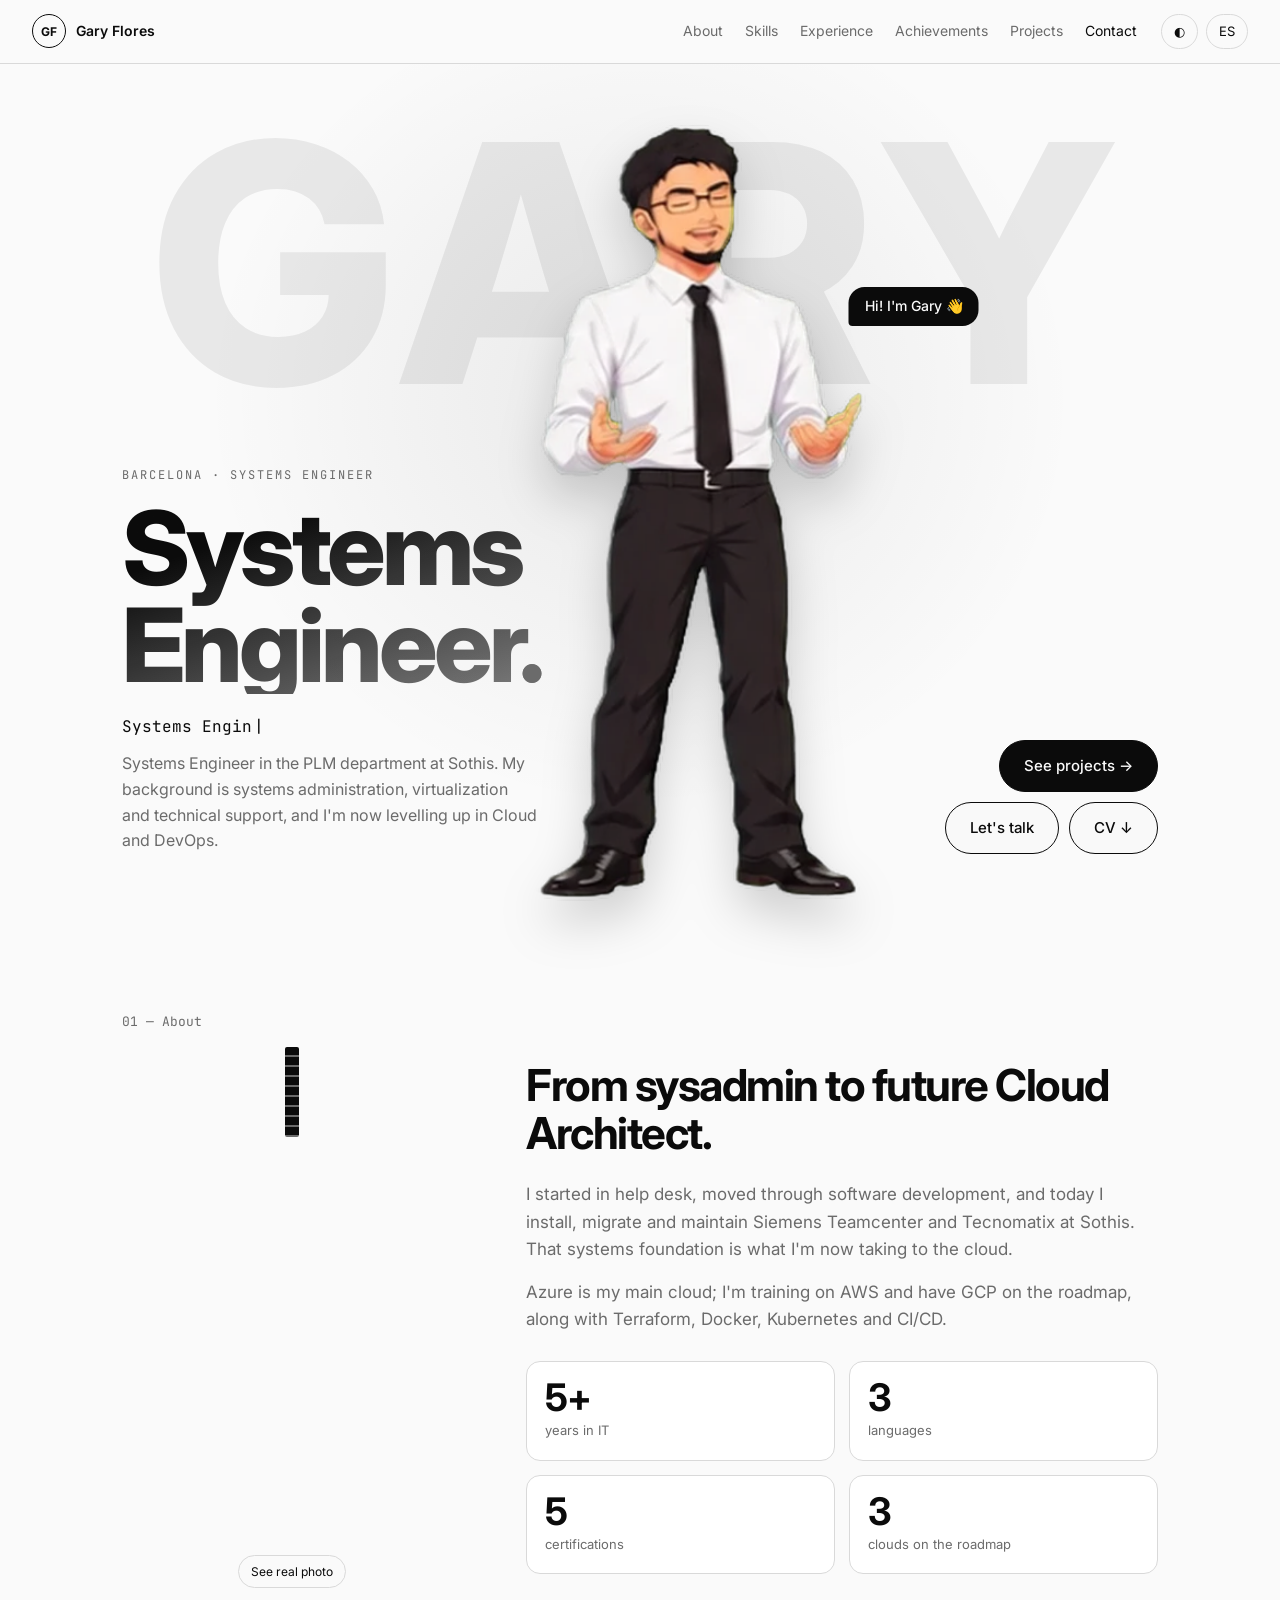
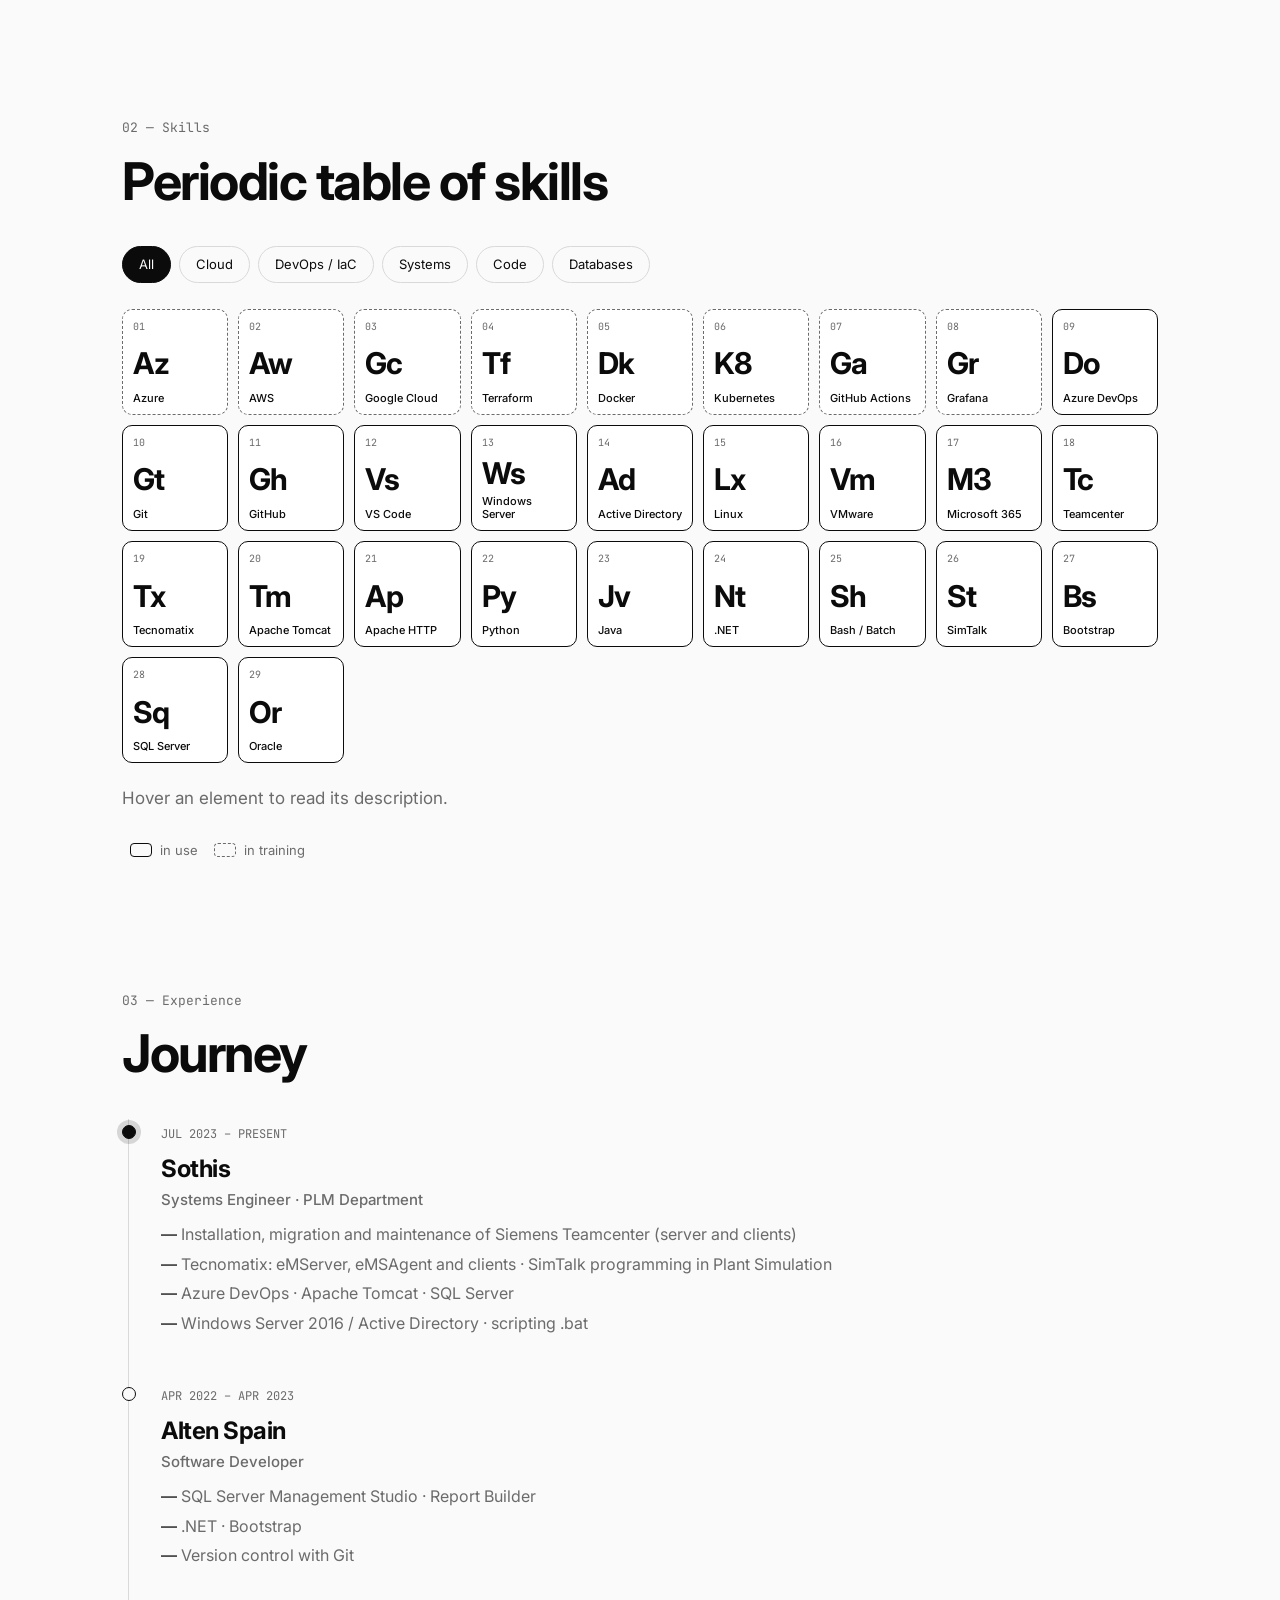
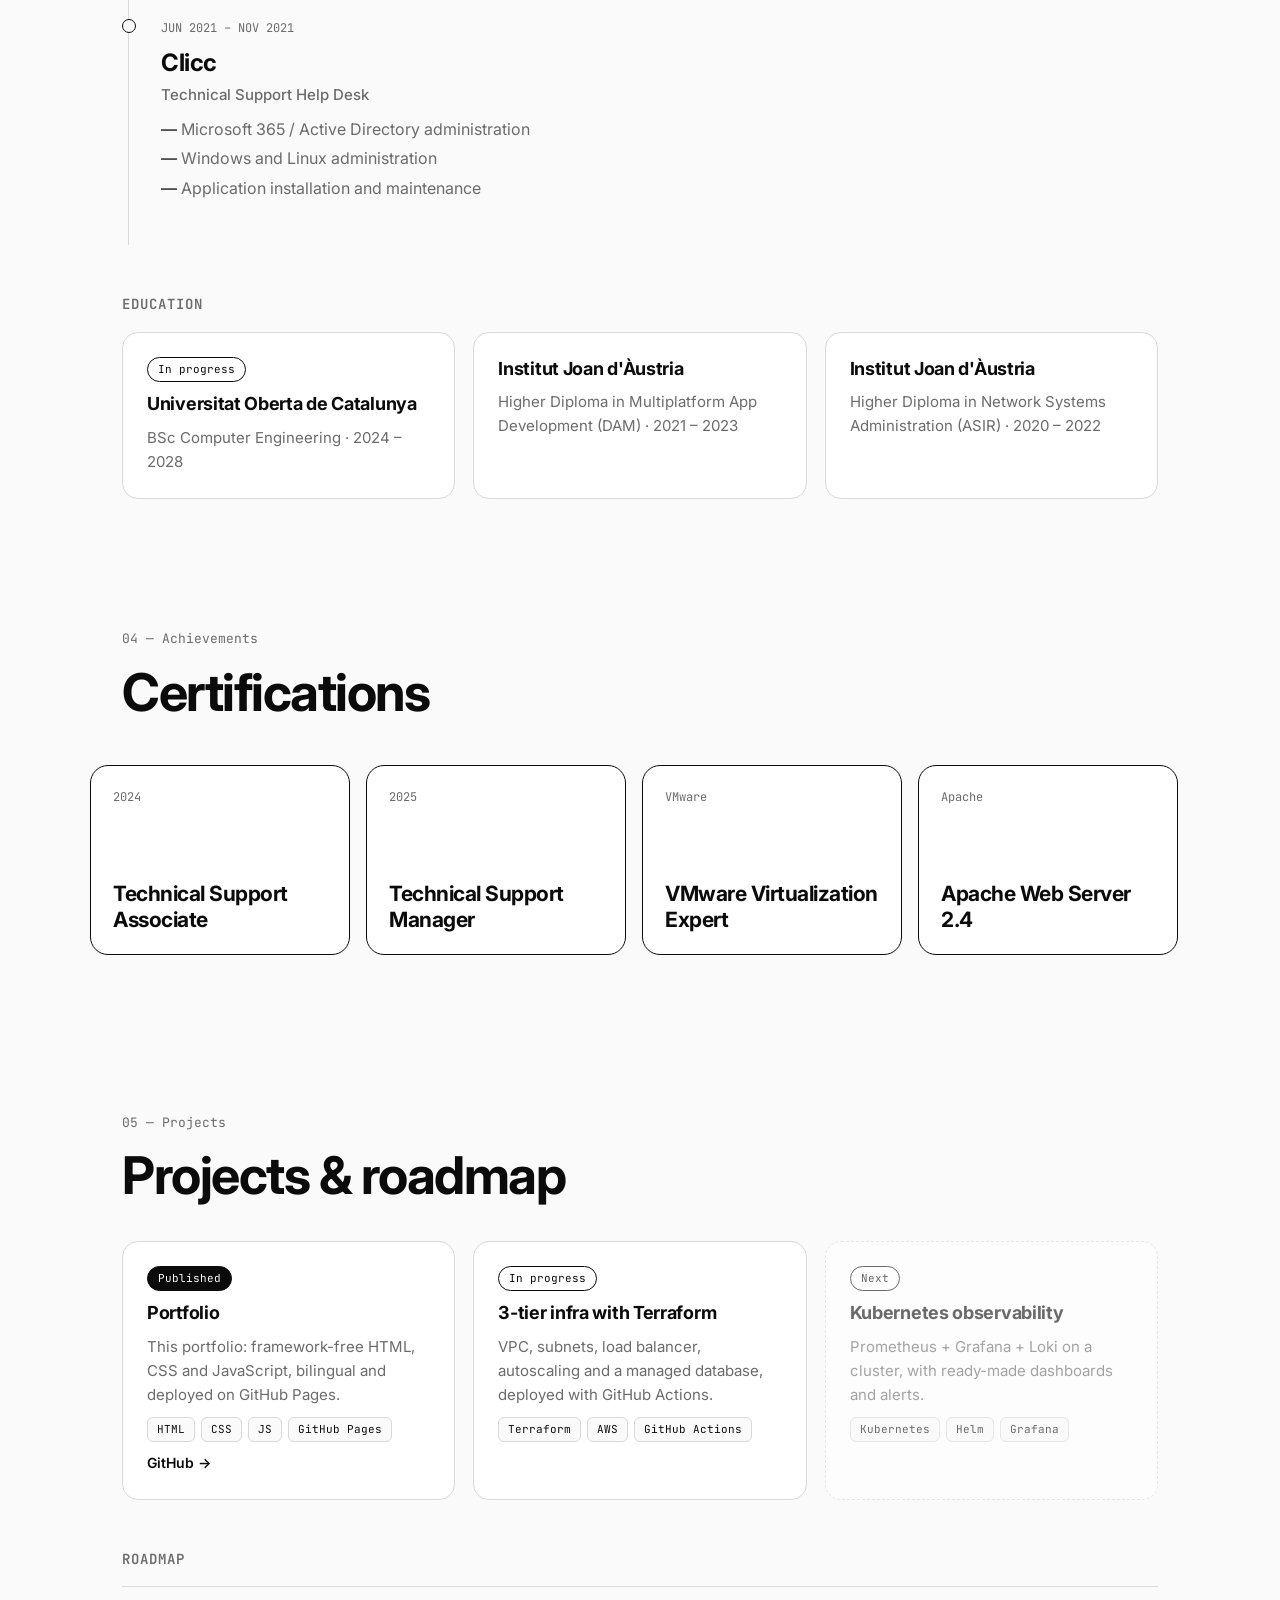
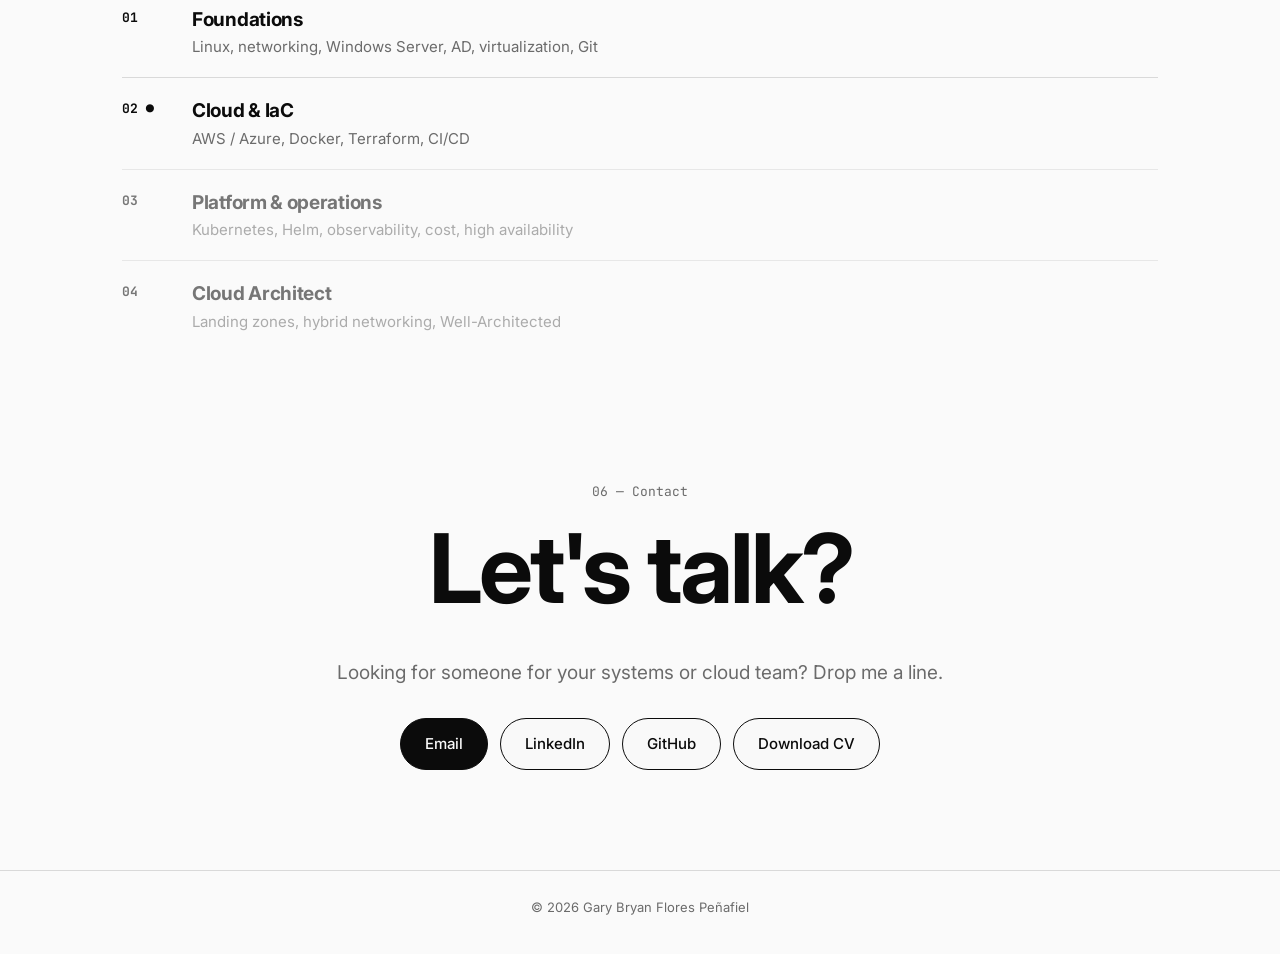
==== index.html @ 950c578e "Versiona recursos para evitar caché antigua en la tarjeta ID Co-Authored-By: Claude Sonnet 5.5 <nore" ====
<!DOCTYPE html>
<html lang="es">
<head>
  <meta charset="UTF-8" />
  <meta name="viewport" content="width=device-width, initial-scale=1.0" />
  <title>Gary Flores — Systems Engineer</title>
  <meta name="description" content="Portafolio de Gary Bryan Flores Peñafiel — Systems Engineer camino a Cloud Architect." />
  <link rel="icon" href="data:image/svg+xml,<svg xmlns='http://www.w3.org/2000/svg' viewBox='0 0 32 32'><rect width='32' height='32' rx='7' fill='%23111'/><text x='16' y='22' font-size='16' font-family='sans-serif' font-weight='700' text-anchor='middle' fill='%23fff'>G</text></svg>" />
  <link rel="preconnect" href="https://fonts.googleapis.com" />
  <link rel="preconnect" href="https://fonts.gstatic.com" crossorigin />
  <link href="https://fonts.googleapis.com/css2?family=Inter:wght@400;500;600;700;800&family=Playfair+Display:ital,wght@1,500&family=JetBrains+Mono:wght@400;600&display=swap" rel="stylesheet" />
  <link rel="stylesheet" href="styles.css?v=4" />
</head>
<body>
  <header class="nav">
    <a class="logo" href="#top"><span class="mark">GF</span><span class="who">Gary Flores</span></a>
    <nav aria-label="Secciones">
      <a href="#about" data-i18n="nav.about">Sobre mí</a>
      <a href="#skills" data-i18n="nav.skills">Skills</a>
      <a href="#experience" data-i18n="nav.exp">Experiencia</a>
      <a href="#achievements" data-i18n="nav.ach">Logros</a>
      <a href="#projects" data-i18n="nav.proj">Proyectos</a>
      <a href="#contact" data-i18n="nav.contact">Contacto</a>
    </nav>
    <div class="nav-actions">
      <button id="theme-btn" class="ghost" aria-label="Tema">◐</button>
      <button id="lang-btn" class="ghost" aria-label="Idioma">EN</button>
    </div>
  </header>

  <main id="top">
    <!-- HERO -->
    <section class="hero">
      <div class="ghost-name" aria-hidden="true">GARY</div>
      <div class="hero-stage" id="stage" aria-label="Gary">
        <canvas class="anim" id="anim" width="319" height="720" role="img" aria-label="Gary con los brazos cruzados"></canvas>
        <p class="bubble" id="bubble" aria-live="polite"></p>
      </div>
      <div class="hero-text">
        <p class="eyebrow" data-i18n="hero.eyebrow">Barcelona · Systems Engineer</p>
        <h1>Systems<br />Engineer<span class="dot">.</span></h1>
        <p class="role"><span id="typed"></span><span class="caret">|</span></p>
        <p class="lead" data-i18n="hero.lead">Systems Engineer en el departamento PLM de Sothis. Vengo de la administración de sistemas, la virtualización y el soporte técnico, y ahora subo de nivel en Cloud y DevOps.</p>
      </div>
      <div class="hero-cta">
        <a class="btn solid" href="#projects" data-i18n="hero.work">Ver proyectos →</a>
        <div class="row">
          <a class="btn" href="#contact" data-i18n="hero.contact">Hablemos</a>
          <a class="btn" href="cv-gary-flores.pdf" download data-i18n="cv.short">CV ↓</a>
        </div>
      </div>
    </section>

    <!-- ABOUT -->
    <section id="about" class="block">
      <p class="tag">01 — <span data-i18n="nav.about">Sobre mí</span></p>
      <div class="about">
        <div class="id-wrap">
          <div class="lanyard" aria-hidden="true"></div>
          <button class="id-card" id="id-card" aria-label="Girar tarjeta">
            <span class="id-inner">
              <span class="id-face id-front">
                <span class="id-top"><i></i><b>CLOUD ID</b></span>
                <span class="id-photo"><img id="id-img" src="assets/gary-id.webp?v=4" alt="Personaje de Gary" /></span>
                <span class="id-name">GARY BRYAN F. P.</span>
                <span class="id-sub">Systems Engineer</span>
                <span class="id-hint" data-i18n="id.hint">↻ toca para girar</span>
              </span>
              <span class="id-face id-back">
                <span class="id-top"><i></i><b>PROFILE</b></span>
                <dl>
                  <dt data-i18n="id.role">Rol</dt><dd>Systems Engineer · PLM</dd>
                  <dt data-i18n="id.at">Empresa</dt><dd>Sothis</dd>
                  <dt data-i18n="id.loc">Ubicación</dt><dd>Barcelona</dd>
                  <dt data-i18n="id.study">Estudio</dt><dd>Ing. Informática · UOC</dd>
                  <dt data-i18n="id.langs">Idiomas</dt><dd>ES · CA · EN</dd>
                  <dt data-i18n="id.next">Siguiente</dt><dd>Cloud Engineer → Architect</dd>
                </dl>
                <q data-i18n="id.quote">Siempre aprendiendo, siempre construyendo.</q>
              </span>
            </span>
          </button>
          <button id="photo-btn" class="ghost small" data-i18n="id.photo">Ver foto real</button>
        </div>
        <div>
          <h2 data-i18n="about.title">De sysadmin a futuro Cloud Architect.</h2>
          <p data-i18n="about.p1">Empecé en help desk, pasé por desarrollo de software y hoy instalo, migro y mantengo Siemens Teamcenter y Tecnomatix en Sothis. Esa base de sistemas es la que ahora llevo a la nube.</p>
          <p data-i18n="about.p2">Mi nube principal es Azure; entreno AWS y tengo GCP en la ruta, junto con Terraform, Docker, Kubernetes y CI/CD.</p>
          <ul class="stats">
            <li><b>5+</b><span data-i18n="st.years">años en IT</span></li>
            <li><b>3</b><span data-i18n="st.langs">idiomas</span></li>
            <li><b>5</b><span data-i18n="st.certs">certificaciones</span></li>
            <li><b>3</b><span data-i18n="st.clouds">nubes en la ruta</span></li>
          </ul>
        </div>
      </div>
    </section>

    <!-- SKILLS -->
    <section id="skills" class="block">
      <p class="tag">02 — Skills</p>
      <h2 data-i18n="sk.title">Tabla periódica de skills</h2>
      <div class="filters" id="filters" role="tablist"></div>
      <div class="periodic" id="periodic"></div>
      <p class="desc" id="sk-desc" aria-live="polite" data-i18n="sk.hint">Pasa el cursor por un elemento para ver su descripción.</p>
      <p class="legend"><span class="lg solid"></span><span data-i18n="sk.use">en uso</span> <span class="lg dashed"></span><span data-i18n="sk.train">en entrenamiento</span></p>
    </section>

    <!-- EXPERIENCE -->
    <section id="experience" class="block">
      <p class="tag">03 — <span data-i18n="nav.exp">Experiencia</span></p>
      <h2 data-i18n="exp.title">Recorrido</h2>
      <ol class="timeline">
        <li class="current">
          <time data-i18n="w3.date">JUL 2023 – ACTUALIDAD</time>
          <h3>Sothis <small data-i18n="w3.role">Systems Engineer · Departamento PLM</small></h3>
          <ul>
            <li data-i18n="w3.a">Instalación, migración y mantenimiento de Siemens Teamcenter (servidor y clientes)</li>
            <li data-i18n="w3.b">Tecnomatix: eMServer, eMSAgent y clientes · programación SimTalk en Plant Simulation</li>
            <li>Azure DevOps · Apache Tomcat · SQL Server</li>
            <li>Windows Server 2016 / Active Directory · scripting .bat</li>
          </ul>
        </li>
        <li>
          <time data-i18n="w2.date">ABR 2022 – ABR 2023</time>
          <h3>Alten Spain <small data-i18n="w2.role">Desarrollador de software</small></h3>
          <ul>
            <li>SQL Server Management Studio · Report Builder</li>
            <li>.NET · Bootstrap</li>
            <li data-i18n="w2.c">Control de versiones con Git</li>
          </ul>
        </li>
        <li>
          <time data-i18n="w1.date">JUN 2021 – NOV 2021</time>
          <h3>Clicc <small>Technical Support Help Desk</small></h3>
          <ul>
            <li data-i18n="w1.a">Administración de Microsoft 365 / Active Directory</li>
            <li data-i18n="w1.b">Administración de Windows y Linux</li>
            <li data-i18n="w1.c">Instalación y mantenimiento de aplicaciones</li>
          </ul>
        </li>
      </ol>

      <h3 class="sub" data-i18n="edu.title">Formación</h3>
      <div class="grid3">
        <div class="card"><span class="pill" data-i18n="badge.progress">En curso</span><h4>Universitat Oberta de Catalunya</h4><p data-i18n="edu.uoc">Grado en Ingeniería Informática · 2024 – 2028</p></div>
        <div class="card"><h4>Institut Joan d'Àustria</h4><p data-i18n="edu.dam">CFGS Desarrollo de Aplicaciones Multiplataforma (DAM) · 2021 – 2023</p></div>
        <div class="card"><h4>Institut Joan d'Àustria</h4><p data-i18n="edu.asir">CFGS Administración de Sistemas Informáticos en Red (ASIR) · 2020 – 2022</p></div>
      </div>
    </section>

    <!-- ACHIEVEMENTS -->
    <section id="achievements" class="block wide">
      <div class="inner">
        <p class="tag">04 — <span data-i18n="nav.ach">Logros</span></p>
        <h2 data-i18n="ach.title">Certificaciones</h2>
      </div>
      <div class="scroller" id="scroller">
        <div class="ach"><span>2024</span><h4>Technical Support Associate</h4></div>
        <div class="ach"><span>2025</span><h4>Technical Support Manager</h4></div>
        <div class="ach"><span>VMware</span><h4 data-i18n="cert.vmware">Experto en Virtualización VMware</h4></div>
        <div class="ach"><span>Apache</span><h4 data-i18n="cert.apache">Servidor Web Apache 2.4</h4></div>
        <div class="ach"><span>Backup</span><h4 data-i18n="cert.backup">Cómo planificar copias de seguridad</h4></div>
        <div class="ach next"><span data-i18n="cert.next">PRÓXIMO OBJETIVO</span><h4>AWS Cloud Practitioner</h4></div>
        <div class="ach next"><span data-i18n="cert.route">EN LA RUTA</span><h4>Azure AZ-104</h4></div>
        <div class="ach next"><span data-i18n="cert.route">EN LA RUTA</span><h4>HashiCorp Terraform Associate</h4></div>
      </div>
    </section>

    <!-- PROJECTS -->
    <section id="projects" class="block">
      <p class="tag">05 — <span data-i18n="nav.proj">Proyectos</span></p>
      <h2 data-i18n="q.title">Proyectos y roadmap</h2>
      <div class="grid3">
        <article class="card"><span class="pill dark" data-i18n="q.done">Publicado</span><h4>Portfolio</h4><p data-i18n="q1.desc">Este portafolio: HTML, CSS y JavaScript sin frameworks, bilingüe y desplegado en GitHub Pages.</p><div class="chips"><span>HTML</span><span>CSS</span><span>JS</span><span>GitHub Pages</span></div><a class="link" href="https://github.com/RyanCloudOps" target="_blank" rel="noopener">GitHub →</a></article>
        <article class="card"><span class="pill" data-i18n="badge.progress">En curso</span><h4 data-i18n="q2.title">Infra 3-tier con Terraform</h4><p data-i18n="q2.desc">VPC, subredes, balanceador, autoescalado y base de datos gestionada, desplegados con GitHub Actions.</p><div class="chips"><span>Terraform</span><span>AWS</span><span>GitHub Actions</span></div></article>
        <article class="card dim"><span class="pill" data-i18n="q.next">Próximo</span><h4 data-i18n="q3.title">Observabilidad en Kubernetes</h4><p data-i18n="q3.desc">Prometheus + Grafana + Loki en un clúster, con dashboards y alertas listos.</p><div class="chips"><span>Kubernetes</span><span>Helm</span><span>Grafana</span></div></article>
      </div>

      <h3 class="sub" data-i18n="q.roadmap">Roadmap</h3>
      <ol class="roadmap">
        <li class="done"><b>01</b><div><strong data-i18n="rm1.t">Fundamentos</strong><p data-i18n="rm1.d">Linux, redes, Windows Server, AD, virtualización, Git</p></div></li>
        <li class="now"><b>02</b><div><strong data-i18n="rm2.t">Nube &amp; IaC</strong><p data-i18n="rm2.d">AWS / Azure, Docker, Terraform, CI/CD</p></div></li>
        <li><b>03</b><div><strong data-i18n="rm3.t">Plataforma &amp; operación</strong><p data-i18n="rm3.d">Kubernetes, Helm, observabilidad, costes, alta disponibilidad</p></div></li>
        <li><b>04</b><div><strong data-i18n="rm4.t">Cloud Architect</strong><p data-i18n="rm4.d">Landing zones, redes híbridas, Well-Architected</p></div></li>
      </ol>
    </section>

    <!-- CONTACT -->
    <section id="contact" class="block contact">
      <p class="tag">06 — <span data-i18n="nav.contact">Contacto</span></p>
      <h2 data-i18n="c.title">¿Hablamos?</h2>
      <p class="lead" data-i18n="c.lead">¿Buscas a alguien para tu equipo de sistemas o cloud? Escríbeme.</p>
      <div class="cta center">
        <a class="btn solid" href="mailto:pflores.gary@gmail.com">Email</a>
        <a class="btn" href="https://www.linkedin.com/in/gary-bryan-flores-pe%C3%B1afiel" target="_blank" rel="noopener">LinkedIn</a>
        <a class="btn" href="https://github.com/RyanCloudOps" target="_blank" rel="noopener">GitHub</a>
        <a class="btn" href="cv-gary-flores.pdf" download data-i18n="cv">Descargar CV</a>
      </div>
    </section>
  </main>

  <footer class="footer">© 2026 Gary Bryan Flores Peñafiel</footer>
  <script src="script.js?v=4"></script>
</body>
</html>
---- styles.css ----
/* ====== Portfolio — Gary Flores (minimal black & white) ====== */
:root {
  --bg: #fafafa;
  --ink: #0b0b0b;
  --muted: #6b6b6b;
  --line: #d9d9d9;
  --card: #ffffff;
  --inv: #0b0b0b;
  --inv-ink: #ffffff;
  --sans: "Inter", system-ui, sans-serif;
  --serif: "Playfair Display", Georgia, serif;
  --mono: "JetBrains Mono", ui-monospace, monospace;
}
:root[data-theme="dark"] {
  --bg: #0b0b0b; --ink: #f2f2f2; --muted: #9a9a9a; --line: #2a2a2a;
  --card: #141414; --inv: #f2f2f2; --inv-ink: #0b0b0b;
}
* { box-sizing: border-box; margin: 0; padding: 0; }
html { scroll-behavior: smooth; scroll-padding-top: 76px; }
body { overflow-x: clip; background: var(--bg); color: var(--ink); font-family: var(--sans); font-size: 17px; line-height: 1.6; -webkit-font-smoothing: antialiased; }
a { color: inherit; }
button { font: inherit; color: inherit; cursor: pointer; }
:focus-visible { outline: 2px solid var(--ink); outline-offset: 3px; }

/* NAV */
.nav { position: sticky; top: 0; z-index: 50; display: flex; align-items: center; gap: 24px; padding: 14px 32px; background: color-mix(in srgb, var(--bg) 88%, transparent); backdrop-filter: blur(10px); border-bottom: 1px solid var(--line); }
.logo { display: flex; align-items: center; gap: 10px; text-decoration: none; font-weight: 600; font-size: 14px; }
.logo .mark { display: grid; place-items: center; width: 34px; height: 34px; border: 1px solid var(--ink); border-radius: 50%; font-size: 12px; font-weight: 700; }
.nav nav { display: flex; gap: 22px; margin-left: auto; }
.nav nav a { font-size: 14px; text-decoration: none; color: var(--muted); transition: color .15s; }
.nav nav a:hover, .nav nav a.active { color: var(--ink); }
.nav-actions { display: flex; gap: 8px; }
.ghost { background: none; border: 1px solid var(--line); border-radius: 999px; padding: 6px 12px; font-size: 13px; }
.ghost:hover { border-color: var(--ink); }
.ghost.small { font-size: 12px; margin-top: 18px; }

/* LAYOUT */
main { max-width: 1100px; margin: 0 auto; padding: 0 32px; }
.block { padding: 110px 0 20px; }
.tag { font-family: var(--mono); font-size: 13px; color: var(--muted); margin-bottom: 14px; }
h2 { font-size: clamp(30px, 4.6vw, 52px); line-height: 1.1; letter-spacing: -1.5px; font-weight: 700; margin-bottom: 36px; max-width: 16em; }
.sub { font-size: 14px; font-family: var(--mono); font-weight: 600; text-transform: uppercase; letter-spacing: 1px; color: var(--muted); margin: 48px 0 16px; }
.lead { font-size: 19px; color: var(--muted); max-width: 34em; }

/* HERO */
.hero { position: relative; min-height: calc(100vh - 62px); display: grid; grid-template-columns: 1fr 1fr; grid-template-rows: 1fr auto; align-items: end; padding: 0 0 48px; overflow: visible; isolation: isolate; }
.hero::before { content: ""; position: absolute; inset: 0; z-index: -3; background: radial-gradient(ellipse 60% 70% at 50% 40%, color-mix(in srgb, var(--ink) 7%, transparent), transparent 70%); }
.ghost-name { position: absolute; left: 50%; top: 4%; transform: translateX(-50%); z-index: -2; font-size: clamp(140px, 26vw, 380px); font-weight: 800; letter-spacing: .04em; line-height: 1; color: color-mix(in srgb, var(--ink) 7%, transparent); white-space: nowrap; user-select: none; }
.hero-stage { position: absolute; left: 56%; bottom: 0; transform: translateX(-50%); z-index: -1; height: min(94%, 880px); aspect-ratio: 319 / 720; animation: rise 1s cubic-bezier(.2,.8,.2,1) both; cursor: pointer; pointer-events: auto; }
@keyframes rise { from { opacity: 0; transform: translateX(-50%) translateY(60px); } to { opacity: 1; transform: translateX(-50%) translateY(0); } }
.anim { display: block; width: 100%; height: 100%; transform-origin: 50% 100%; animation: breathe 4.5s ease-in-out infinite; filter: drop-shadow(0 24px 24px rgba(0,0,0,.18)); }
@keyframes breathe { 50% { transform: scale(1.008, 1.012); } }
.bubble { position: absolute; left: 92%; top: 22%; width: max-content; max-width: 230px; margin: 0; padding: 10px 16px; background: var(--ink); color: var(--bg); font-size: 14px; font-weight: 500; line-height: 1.35; border-radius: 16px 16px 16px 4px; opacity: 0; transform: translateY(8px) scale(.94); transform-origin: 0 100%; transition: opacity .3s, transform .35s cubic-bezier(.2,.8,.2,1); pointer-events: none; }
.bubble.show { opacity: 1; transform: none; }
.hero-text { grid-column: 1; grid-row: 2; align-self: end; }
.eyebrow { font-family: var(--mono); font-size: 12px; letter-spacing: 2px; text-transform: uppercase; color: var(--muted); margin-bottom: 14px; }
h1 { font-size: clamp(48px, 8vw, 112px); line-height: .95; letter-spacing: -4px; font-weight: 800; background: linear-gradient(160deg, var(--ink) 20%, color-mix(in srgb, var(--ink) 45%, transparent)); -webkit-background-clip: text; background-clip: text; color: transparent; }
h1 .dot { color: var(--muted); -webkit-text-fill-color: var(--muted); }
.role { font-family: var(--mono); font-size: 16px; margin: 20px 0 10px; min-height: 1.7em; }
.hero .lead { font-size: 16px; max-width: 26em; }
.caret { animation: blink 1s steps(1) infinite; margin-left: 2px; }
@keyframes blink { 50% { opacity: 0; } }
.hero-cta { grid-column: 2; grid-row: 2; justify-self: end; align-self: end; display: grid; gap: 10px; justify-items: end; }
.hero-cta .row { display: flex; gap: 10px; }
.cta { display: flex; flex-wrap: wrap; gap: 12px; margin-top: 30px; }
.cta.center { justify-content: center; }
.btn { display: inline-block; padding: 13px 24px; border: 1px solid var(--ink); border-radius: 999px; text-decoration: none; font-weight: 500; font-size: 15px; background: color-mix(in srgb, var(--bg) 70%, transparent); transition: transform .12s, background .15s, color .15s; }
.btn:hover { transform: translateY(-2px); background: var(--ink); color: var(--bg); }
.btn.solid { background: var(--ink); color: var(--bg); }
.btn.solid:hover { background: transparent; color: var(--ink); }

/* ID CARD */
.id-wrap { display: grid; justify-items: center; }
.lanyard { width: 14px; height: 90px; background: repeating-linear-gradient(180deg, var(--ink) 0 8px, var(--muted) 8px 10px); border-radius: 2px; transform-origin: top center; animation: sway 4s ease-in-out infinite; }
@keyframes sway { 50% { transform: rotate(2deg); } }
.id-card { width: 280px; height: 400px; background: none; border: 0; perspective: 1100px; animation: sway 4s ease-in-out infinite; transform-origin: top center; }
.id-inner { display: block; position: relative; width: 100%; height: 100%; transform-style: preserve-3d; transition: transform .8s cubic-bezier(.4, .2, .2, 1); }
.id-card.flipped .id-inner { transform: rotateY(180deg); }
.id-face { position: absolute; inset: 0; display: flex; flex-direction: column; align-items: center; gap: 4px; padding: 18px 18px 16px; background: var(--card); border: 1.5px solid var(--ink); border-radius: 18px; box-shadow: 10px 10px 0 var(--ink); backface-visibility: hidden; -webkit-backface-visibility: hidden; text-align: center; }
.id-back { transform: rotateY(180deg); align-items: stretch; text-align: left; }
.id-top { display: flex; align-items: center; gap: 10px; width: 100%; font-family: var(--mono); font-size: 11px; letter-spacing: 2px; margin-bottom: 10px; }
.id-top i { flex: 0 0 38px; height: 7px; background: var(--ink); border-radius: 4px; }
.id-photo { width: 100%; height: 250px; border-radius: 12px; background: #fff; border: 1px solid var(--line); overflow: hidden; display: block; }
.id-photo img { width: 100%; height: 100%; object-fit: cover; object-position: 50% 12%; display: block; }
.id-name { font-weight: 800; font-size: 17px; letter-spacing: .5px; margin-top: 10px; }
.id-sub { font-family: var(--mono); font-size: 12px; color: var(--muted); }
.id-hint { font-size: 11px; color: var(--muted); margin-top: auto; }
.id-back dl { display: grid; grid-template-columns: auto 1fr; gap: 10px 12px; font-size: 13px; margin-top: 6px; }
.id-back dt { font-family: var(--mono); font-size: 11px; color: var(--muted); text-transform: uppercase; padding-top: 2px; }
.id-back dd { font-weight: 500; }
.id-back q { margin-top: auto; font-family: var(--serif); font-style: italic; font-size: 17px; line-height: 1.35; }

/* ABOUT */
.about { display: grid; grid-template-columns: 340px 1fr; gap: 64px; align-items: center; }
.about h2 { margin: 0 0 24px; font-size: clamp(28px, 4vw, 44px); }
.about p { color: var(--muted); margin-bottom: 16px; }
.stats { list-style: none; display: grid; grid-template-columns: repeat(2, 1fr); gap: 14px; margin-top: 28px; }
.stats li { border: 1px solid var(--line); border-radius: 14px; padding: 16px 18px; background: var(--card); }
.stats b { display: block; font-size: 38px; line-height: 1; letter-spacing: -1.5px; }
.stats span { font-size: 13px; color: var(--muted); }

/* SKILLS — periodic table */
.filters { display: flex; flex-wrap: wrap; gap: 8px; margin-bottom: 26px; }
.filter { background: none; border: 1px solid var(--line); border-radius: 999px; padding: 7px 16px; font-size: 13px; }
.filter:hover { border-color: var(--ink); }
.filter.active { background: var(--ink); color: var(--bg); border-color: var(--ink); }
.periodic { display: grid; grid-template-columns: repeat(auto-fill, minmax(104px, 1fr)); gap: 10px; }
.el { position: relative; aspect-ratio: 1; display: flex; flex-direction: column; justify-content: space-between; padding: 9px 10px; text-align: left; background: var(--card); border: 1.5px solid var(--ink); border-radius: 10px; transition: transform .12s, background .15s, color .15s, opacity .2s; }
.el:hover, .el:focus-visible { transform: translateY(-4px); background: var(--inv); color: var(--inv-ink); }
.el.train { border-style: dashed; border-color: var(--muted); }
.el.off { opacity: .18; }
.el .n { font-family: var(--mono); font-size: 10px; color: var(--muted); }
.el:hover .n { color: inherit; opacity: .7; }
.el .s { font-size: 30px; font-weight: 700; letter-spacing: -1px; line-height: 1; }
.el .m { font-size: 11px; line-height: 1.2; font-weight: 500; }
.desc { margin-top: 22px; min-height: 3.2em; color: var(--muted); }
.desc strong { color: var(--ink); }
.legend { font-size: 13px; color: var(--muted); display: flex; align-items: center; gap: 8px; flex-wrap: wrap; }
.lg { width: 22px; height: 14px; border-radius: 4px; border: 1.5px solid var(--ink); margin-left: 8px; }
.lg.dashed { border-style: dashed; border-color: var(--muted); }

/* TIMELINE */
.timeline { list-style: none; border-left: 1.5px solid var(--line); margin-left: 6px; }
.timeline > li { position: relative; padding: 0 0 44px 32px; }
.timeline > li::before { content: ""; position: absolute; left: -7px; top: 6px; width: 12px; height: 12px; border-radius: 50%; background: var(--bg); border: 1.5px solid var(--ink); }
.timeline > li.current::before { background: var(--ink); box-shadow: 0 0 0 5px color-mix(in srgb, var(--ink) 15%, transparent); }
.timeline time { font-family: var(--mono); font-size: 12px; color: var(--muted); }
.timeline h3 { font-size: 24px; letter-spacing: -.5px; margin: 4px 0 10px; }
.timeline h3 small { display: block; font-size: 15px; font-weight: 500; color: var(--muted); letter-spacing: 0; }
.timeline ul { list-style: none; display: grid; gap: 4px; color: var(--muted); font-size: 16px; }
.timeline ul li::before { content: "— "; color: var(--ink); }

.grid3 { display: grid; grid-template-columns: repeat(3, 1fr); gap: 18px; }
.card { background: var(--card); border: 1px solid var(--line); border-radius: 16px; padding: 24px; display: flex; flex-direction: column; gap: 10px; transition: transform .15s, border-color .15s; }
.card:hover { transform: translateY(-3px); border-color: var(--ink); }
.card h4 { font-size: 18px; letter-spacing: -.3px; line-height: 1.3; }
.card p { color: var(--muted); font-size: 15px; }
.card.dim { opacity: .6; border-style: dashed; }
.pill { align-self: flex-start; font-family: var(--mono); font-size: 11px; padding: 3px 10px; border: 1px solid var(--ink); border-radius: 999px; }
.pill.dark { background: var(--ink); color: var(--bg); }
.chips { display: flex; flex-wrap: wrap; gap: 6px; }
.chips span { font-family: var(--mono); font-size: 11px; padding: 3px 9px; background: var(--bg); border: 1px solid var(--line); border-radius: 6px; }
.link { margin-top: auto; font-weight: 600; font-size: 14px; text-decoration: none; }
.link:hover { text-decoration: underline; }

/* ACHIEVEMENTS — horizontal scroll */
.block.wide { max-width: none; margin: 0 -32px; padding-left: 0; padding-right: 0; }
.block.wide .inner { max-width: 1100px; margin: 0 auto; padding: 0 32px; }
.scroller { display: flex; gap: 16px; overflow-x: auto; scroll-snap-type: x mandatory; padding: 8px max(32px, calc((100vw - 1100px) / 2 + 32px)) 28px; scrollbar-width: thin; cursor: grab; }
.scroller.drag { cursor: grabbing; scroll-snap-type: none; }
.ach { flex: 0 0 260px; scroll-snap-align: start; min-height: 190px; display: flex; flex-direction: column; justify-content: space-between; padding: 22px; border: 1.5px solid var(--ink); border-radius: 18px; background: var(--card); user-select: none; }
.ach span { font-family: var(--mono); font-size: 12px; color: var(--muted); }
.ach h4 { font-size: 21px; line-height: 1.2; letter-spacing: -.5px; }
.ach.next { border-style: dashed; border-color: var(--muted); background: transparent; }
.ach.next h4 { color: var(--muted); }

/* ROADMAP */
.roadmap { list-style: none; display: grid; gap: 0; }
.roadmap li { display: grid; grid-template-columns: 56px 1fr; gap: 14px; padding: 18px 0; border-top: 1px solid var(--line); opacity: .55; }
.roadmap li.done, .roadmap li.now { opacity: 1; }
.roadmap b { font-family: var(--mono); font-size: 13px; padding-top: 3px; }
.roadmap li.now b::after { content: " ●"; }
.roadmap strong { font-size: 19px; letter-spacing: -.3px; }
.roadmap p { color: var(--muted); font-size: 15px; }

/* CONTACT */
.contact { text-align: center; padding-bottom: 100px; }
.contact h2 { margin-left: auto; margin-right: auto; font-size: clamp(40px, 8vw, 96px); letter-spacing: -3px; }
.contact .lead { margin: 0 auto; }
.footer { border-top: 1px solid var(--line); text-align: center; padding: 26px 16px 36px; font-size: 13px; color: var(--muted); }

/* reveal */
.reveal { opacity: 0; transform: translateY(24px); transition: opacity .7s, transform .7s; }
.reveal.in { opacity: 1; transform: none; }

/* RESPONSIVE */
@media (max-width: 900px) {
  .nav nav { display: none; }
  .nav-actions { margin-left: auto; }
  .hero { grid-template-columns: 1fr; grid-template-rows: auto; min-height: 0; padding-top: 40px; gap: 18px; }
  .ghost-name { top: 0; }
  .hero-stage { position: relative; left: auto; bottom: auto; transform: none; grid-row: 1; justify-self: center; height: 420px; animation: none; }
  .bubble { left: 78%; top: 16%; max-width: 170px; font-size: 12px; }
  .hero-text { grid-row: 2; }
  .hero-cta { grid-column: 1; grid-row: 3; justify-self: start; justify-items: start; }
  .about { grid-template-columns: 1fr; gap: 28px; }
  .grid3 { grid-template-columns: 1fr; }
  .block { padding-top: 80px; }
  .lanyard { height: 50px; }
}
@media (max-width: 560px) {
  main, .nav { padding-left: 18px; padding-right: 18px; }
  .block.wide { margin: 0 -18px; }
  .block.wide .inner { padding: 0 18px; }
  .scroller { padding-left: 18px; padding-right: 18px; }
  .periodic { grid-template-columns: repeat(auto-fill, minmax(86px, 1fr)); gap: 8px; }
  .el .s { font-size: 24px; }
  .id-card { width: 250px; height: 380px; }
  .id-photo { height: 230px; }
}
@media (prefers-reduced-motion: reduce) {
  *, *::before, *::after { animation: none !important; transition: none !important; }
  html { scroll-behavior: auto; }
  .reveal { opacity: 1; transform: none; }
  .hero-stage { transform: translateX(-50%); }
}
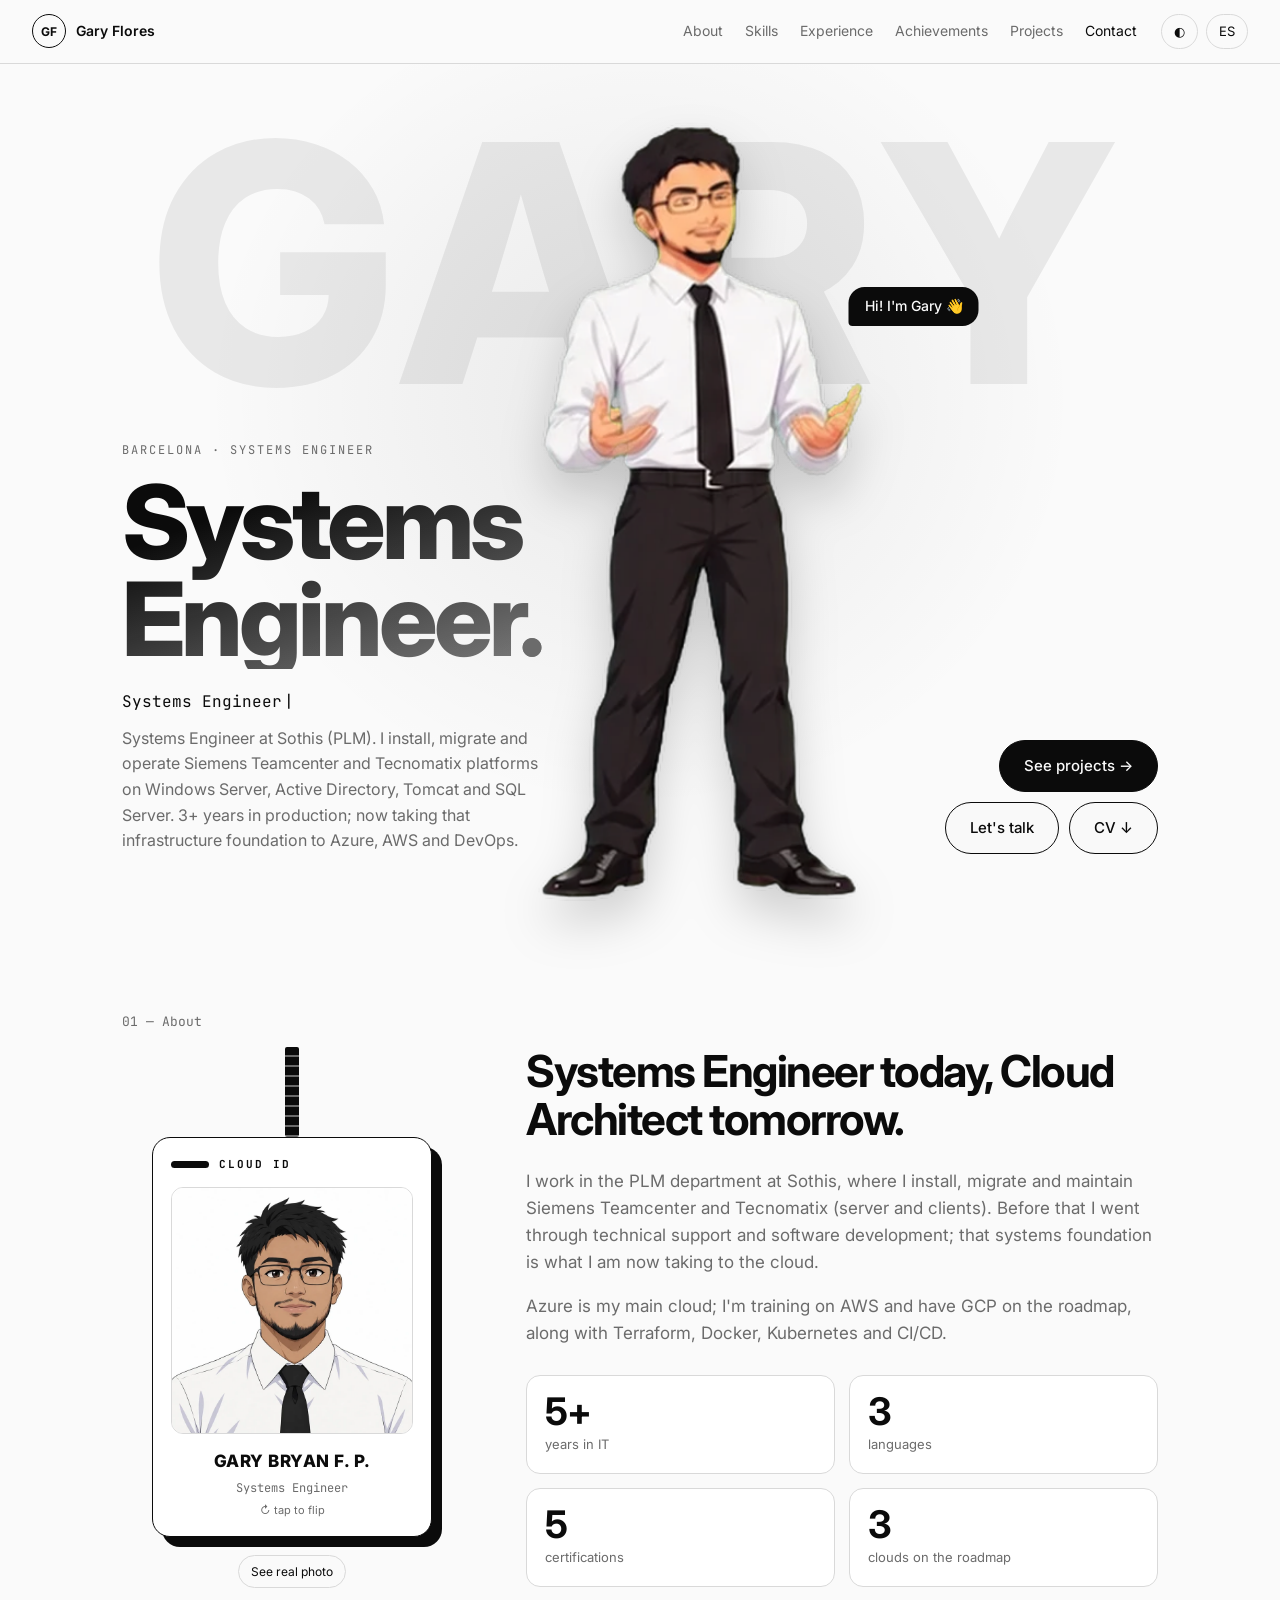
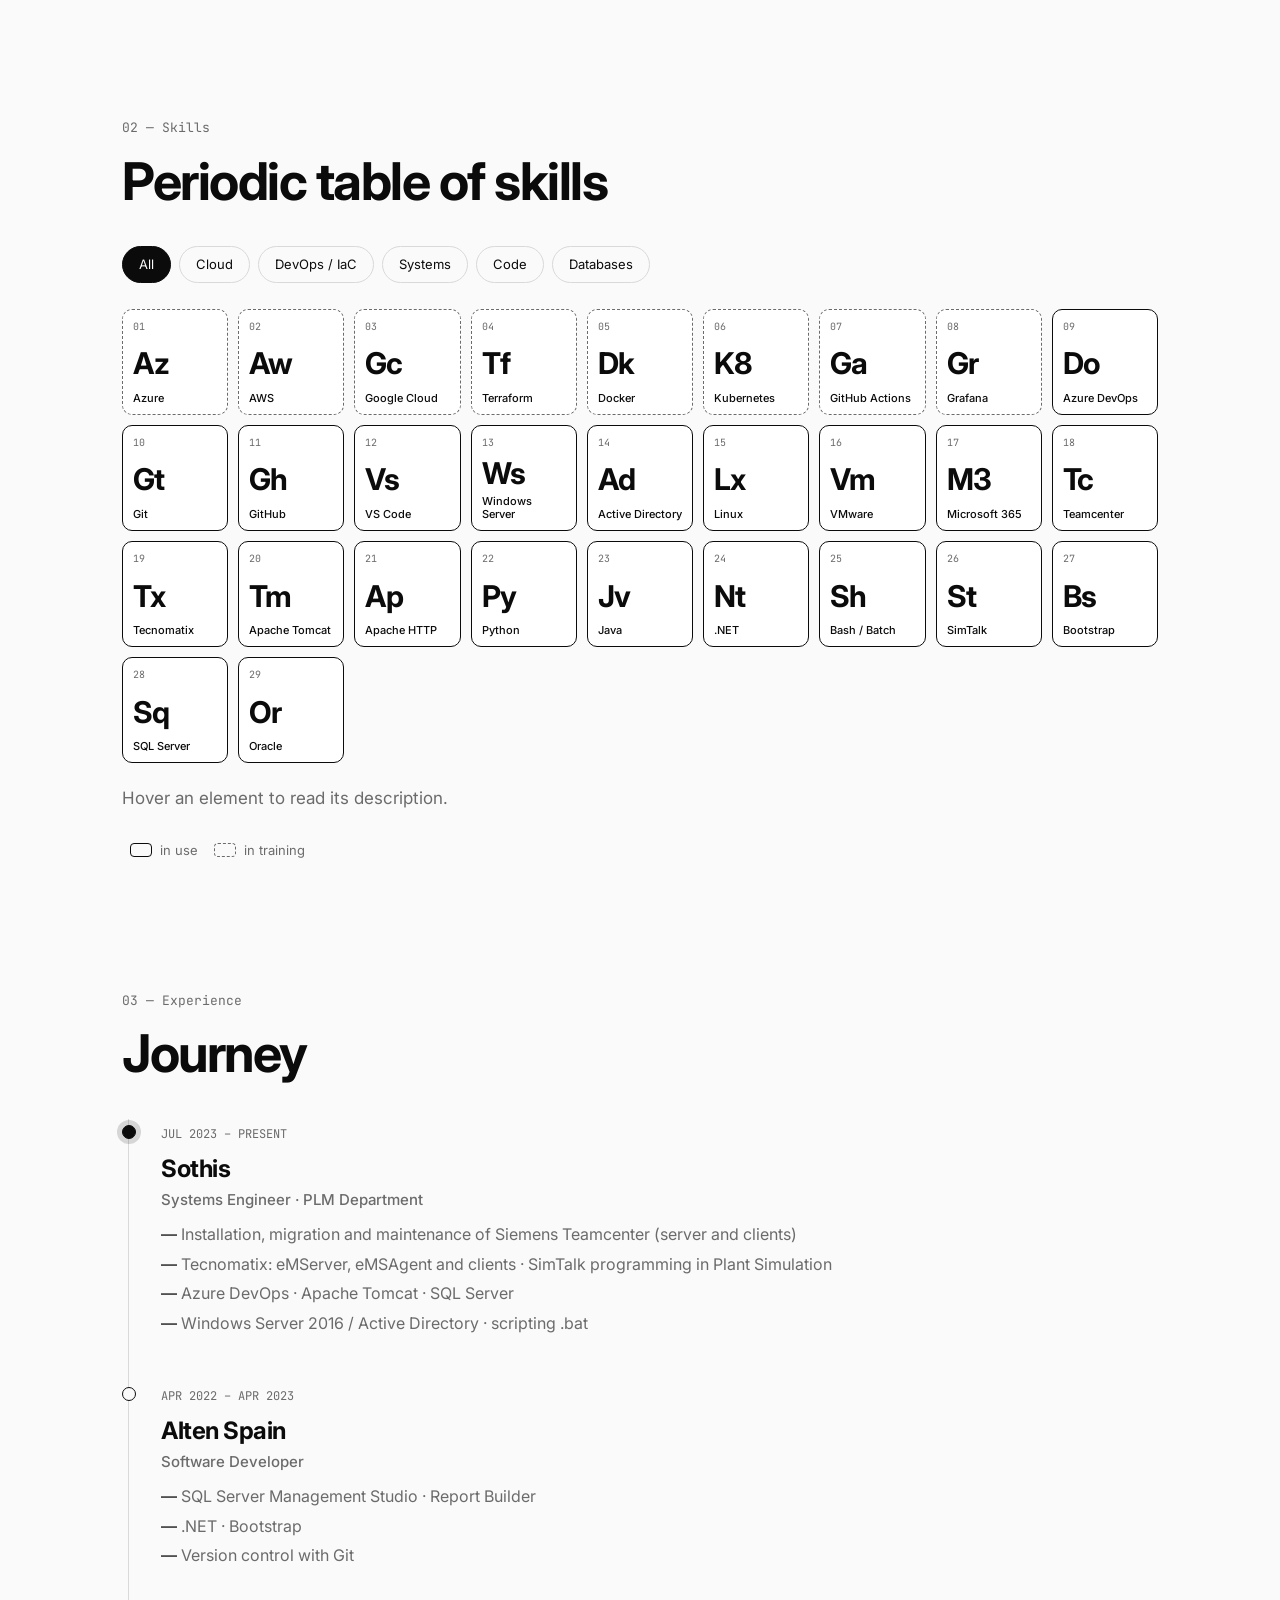
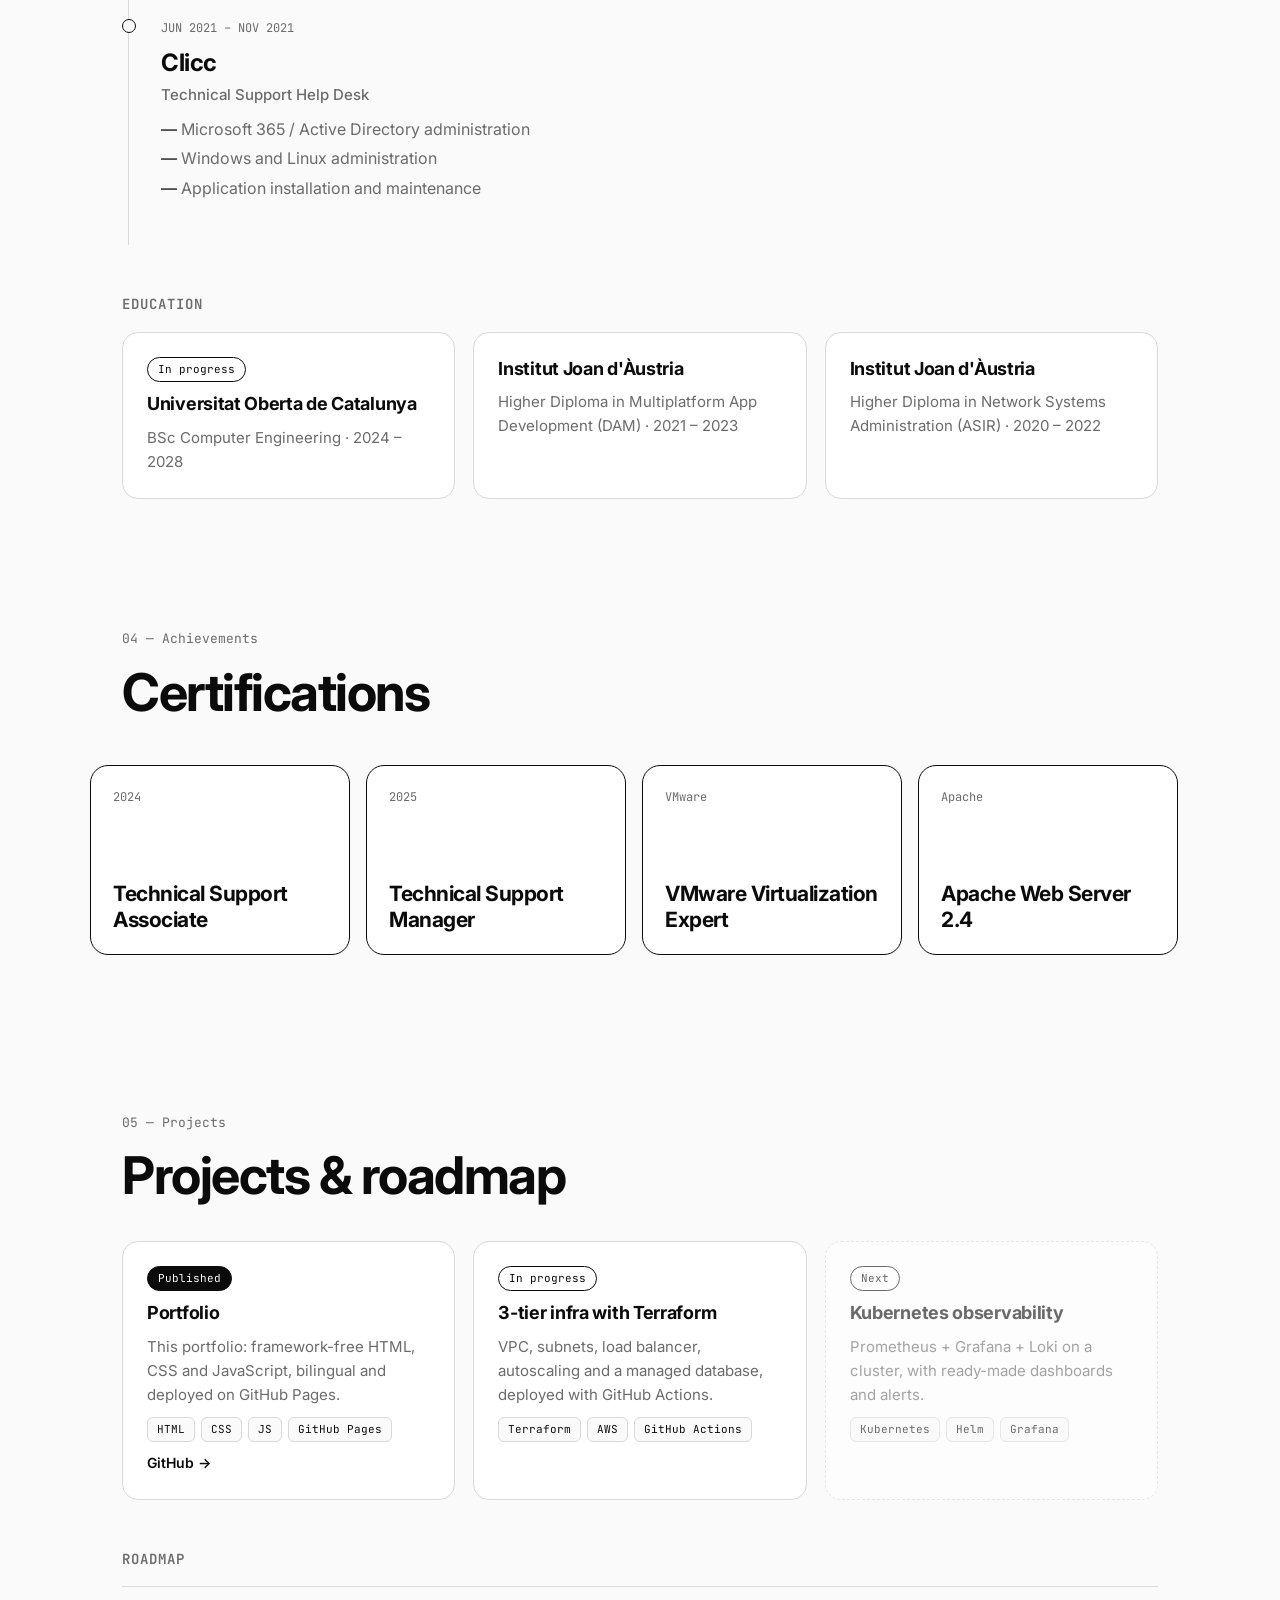
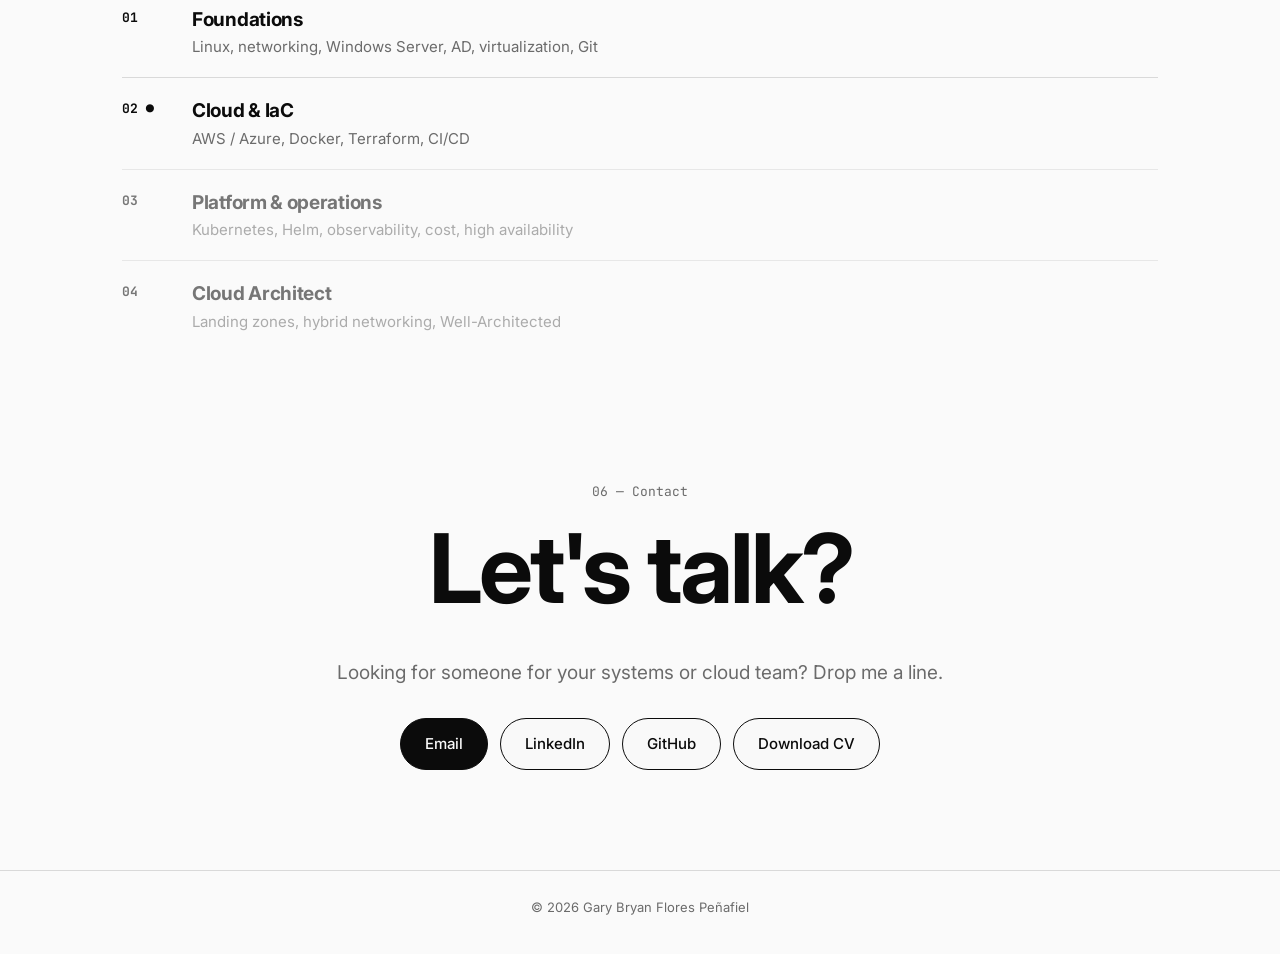
==== commit 09f16217: "Textos: presentación como Systems Engineer (hero, sobre mí, bocadillo) Co-Authored-By: Claude Sonnet" ====
--- a/index.html
+++ b/index.html
@@ -9,7 +9,7 @@
   <link rel="preconnect" href="https://fonts.googleapis.com" />
   <link rel="preconnect" href="https://fonts.gstatic.com" crossorigin />
   <link href="https://fonts.googleapis.com/css2?family=Inter:wght@400;500;600;700;800&family=Playfair+Display:ital,wght@1,500&family=JetBrains+Mono:wght@400;600&display=swap" rel="stylesheet" />
-  <link rel="stylesheet" href="styles.css?v=4" />
+  <link rel="stylesheet" href="styles.css?v=5" />
 </head>
 <body>
   <header class="nav">
@@ -40,7 +40,7 @@
         <p class="eyebrow" data-i18n="hero.eyebrow">Barcelona · Systems Engineer</p>
         <h1>Systems<br />Engineer<span class="dot">.</span></h1>
         <p class="role"><span id="typed"></span><span class="caret">|</span></p>
-        <p class="lead" data-i18n="hero.lead">Systems Engineer en el departamento PLM de Sothis. Vengo de la administración de sistemas, la virtualización y el soporte técnico, y ahora subo de nivel en Cloud y DevOps.</p>
+        <p class="lead" data-i18n="hero.lead">Systems Engineer en Sothis (PLM). Instalo, migro y opero plataformas Siemens Teamcenter y Tecnomatix sobre Windows Server, Active Directory, Tomcat y SQL Server. Más de 3 años en producción; ahora llevo esa base de infraestructura a Azure, AWS y DevOps.</p>
       </div>
       <div class="hero-cta">
         <a class="btn solid" href="#projects" data-i18n="hero.work">Ver proyectos →</a>
@@ -83,8 +83,8 @@
           <button id="photo-btn" class="ghost small" data-i18n="id.photo">Ver foto real</button>
         </div>
         <div>
-          <h2 data-i18n="about.title">De sysadmin a futuro Cloud Architect.</h2>
-          <p data-i18n="about.p1">Empecé en help desk, pasé por desarrollo de software y hoy instalo, migro y mantengo Siemens Teamcenter y Tecnomatix en Sothis. Esa base de sistemas es la que ahora llevo a la nube.</p>
+          <h2 data-i18n="about.title">Systems Engineer hoy, Cloud Architect mañana.</h2>
+          <p data-i18n="about.p1">Trabajo en el departamento PLM de Sothis, donde instalo, migro y mantengo Siemens Teamcenter y Tecnomatix (servidor y clientes). Antes pasé por soporte técnico y desarrollo de software; esa base de sistemas es la que ahora llevo a la nube.</p>
           <p data-i18n="about.p2">Mi nube principal es Azure; entreno AWS y tengo GCP en la ruta, junto con Terraform, Docker, Kubernetes y CI/CD.</p>
           <ul class="stats">
             <li><b>5+</b><span data-i18n="st.years">años en IT</span></li>
@@ -201,6 +201,6 @@
   </main>
 
   <footer class="footer">© 2026 Gary Bryan Flores Peñafiel</footer>
-  <script src="script.js?v=4"></script>
+  <script src="script.js?v=5"></script>
 </body>
 </html>
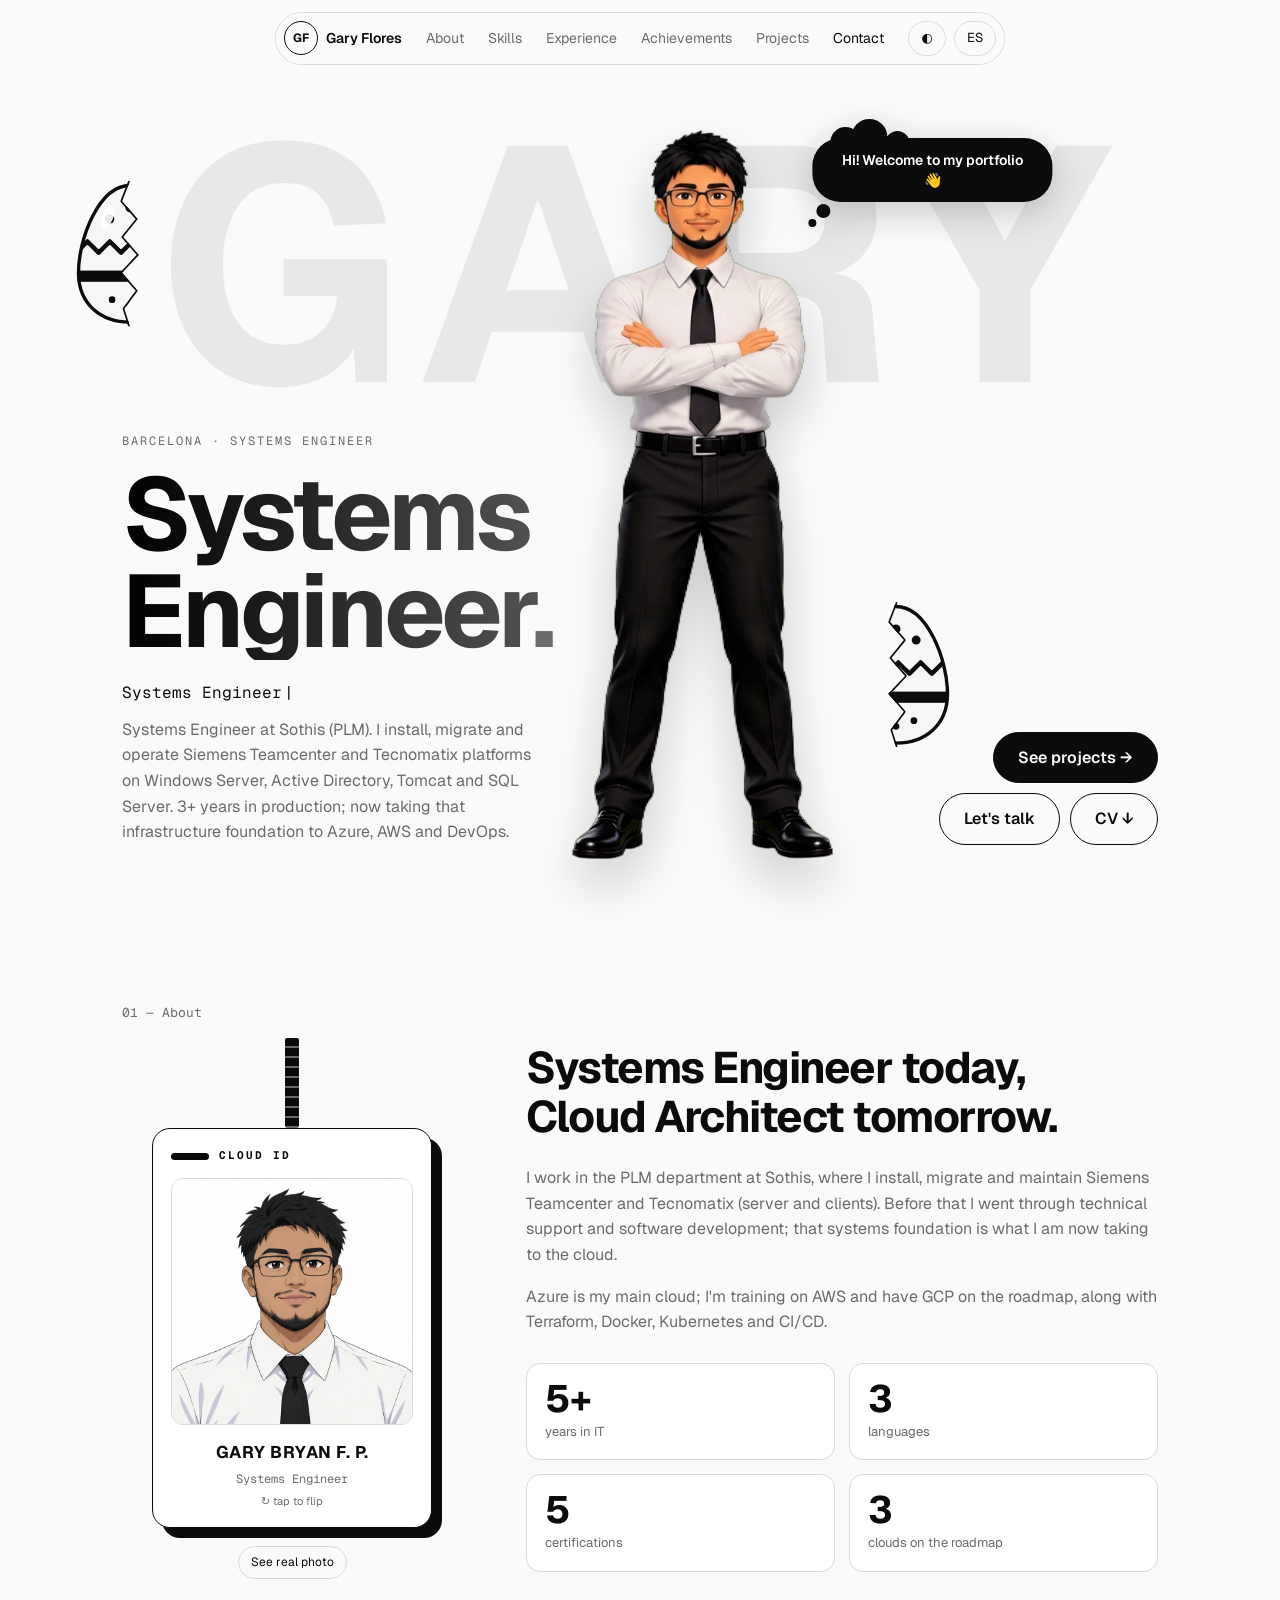
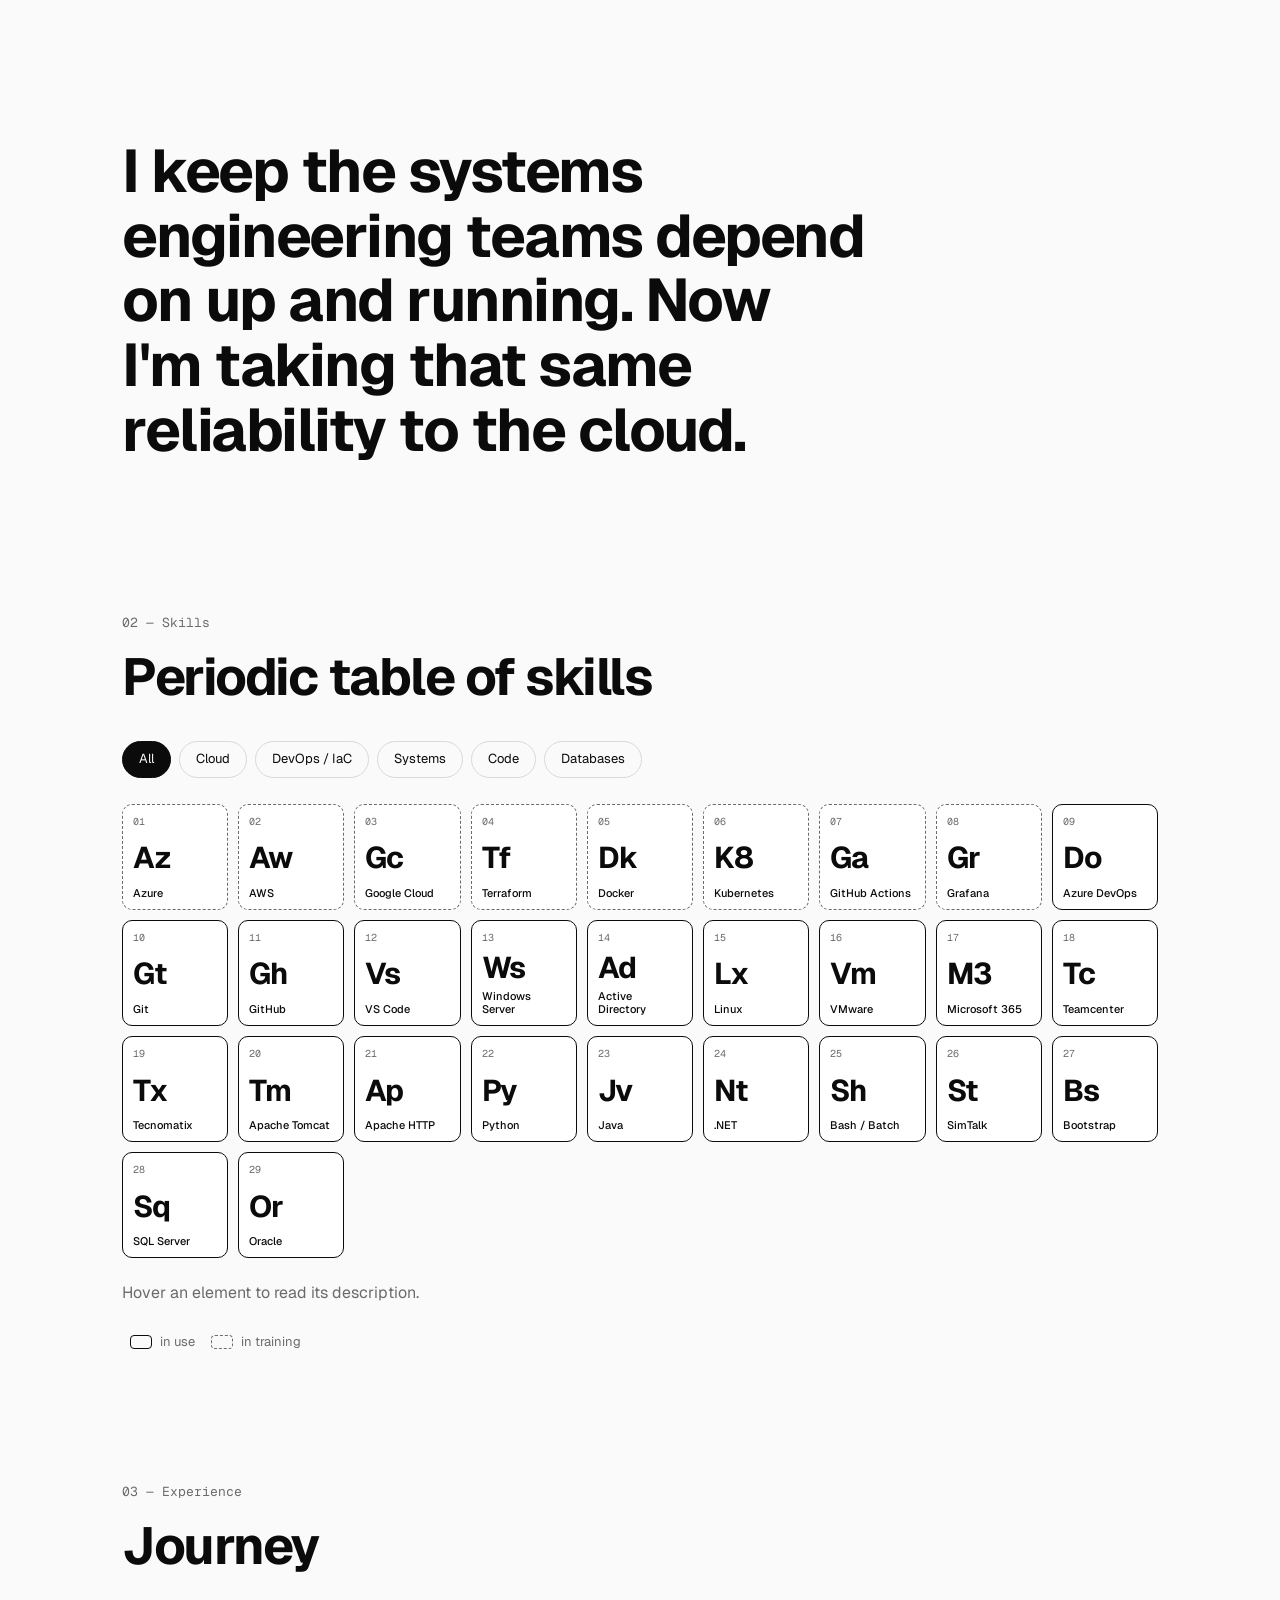
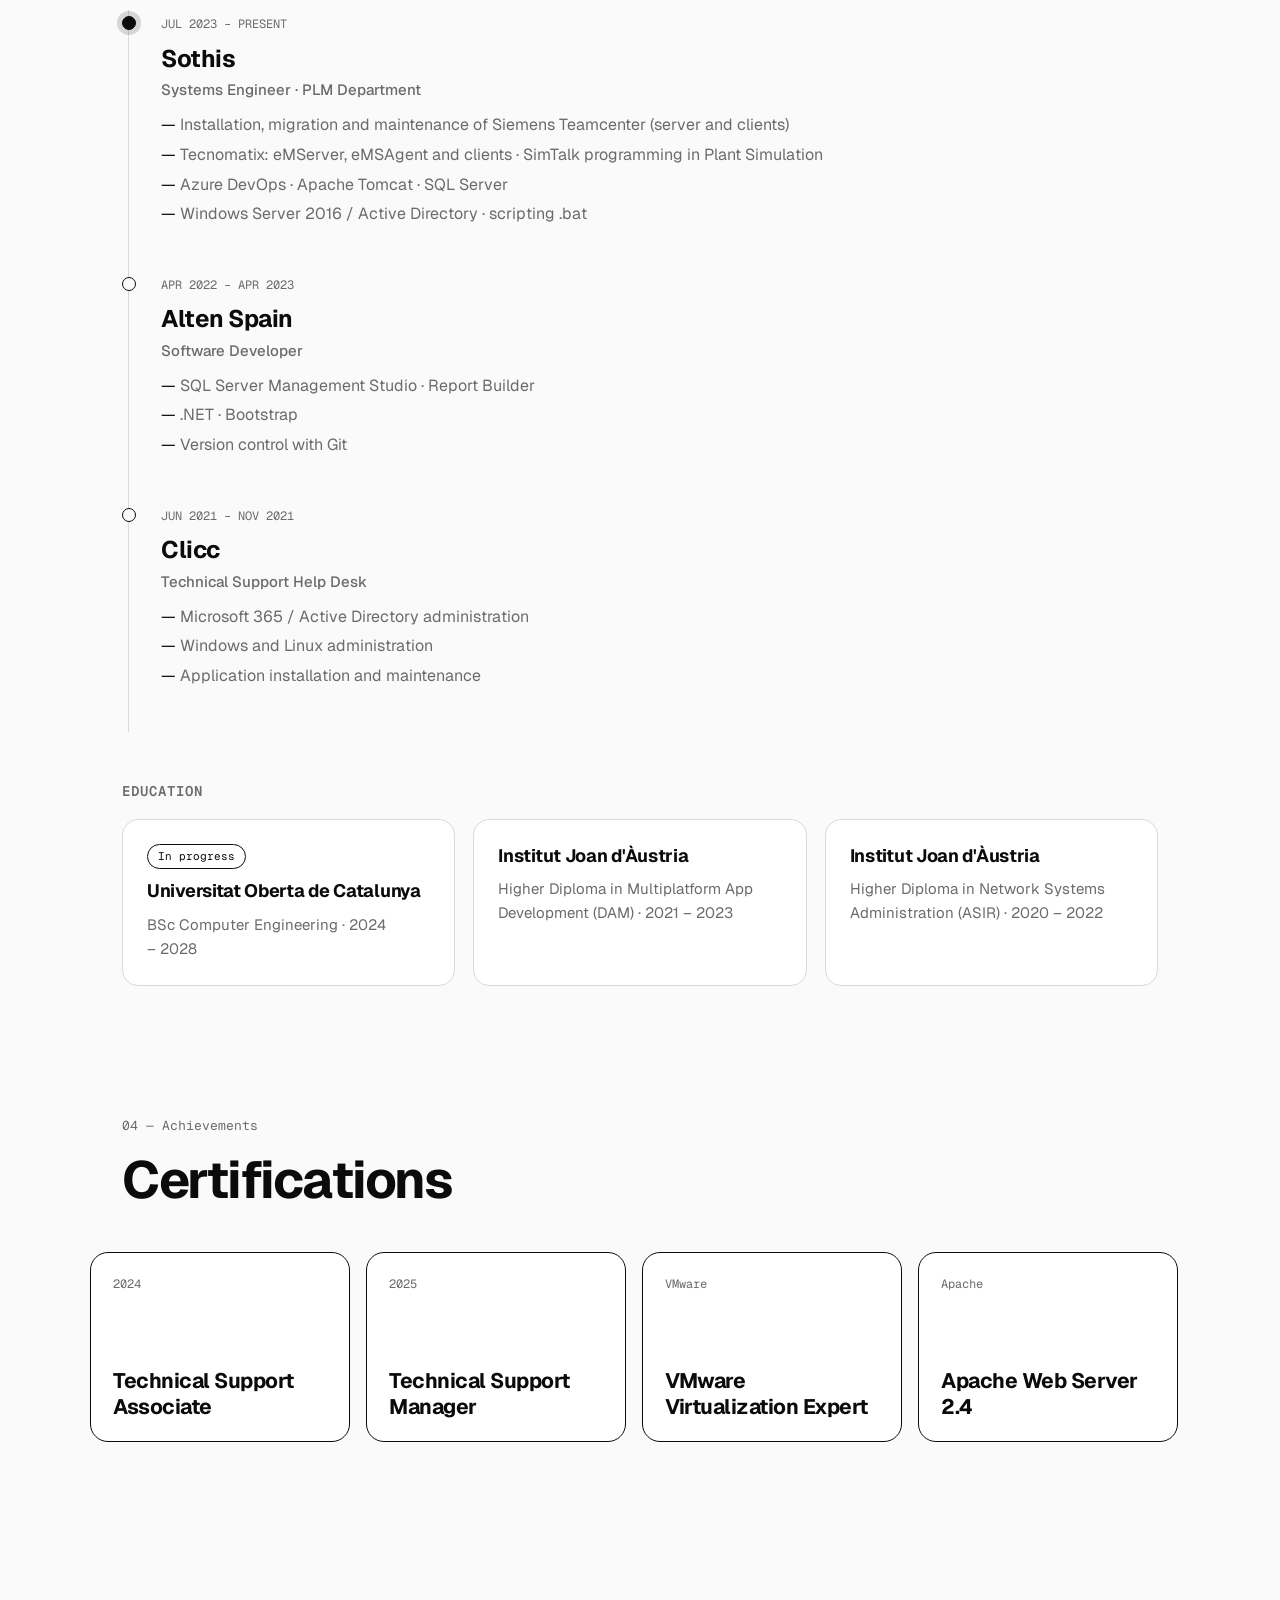
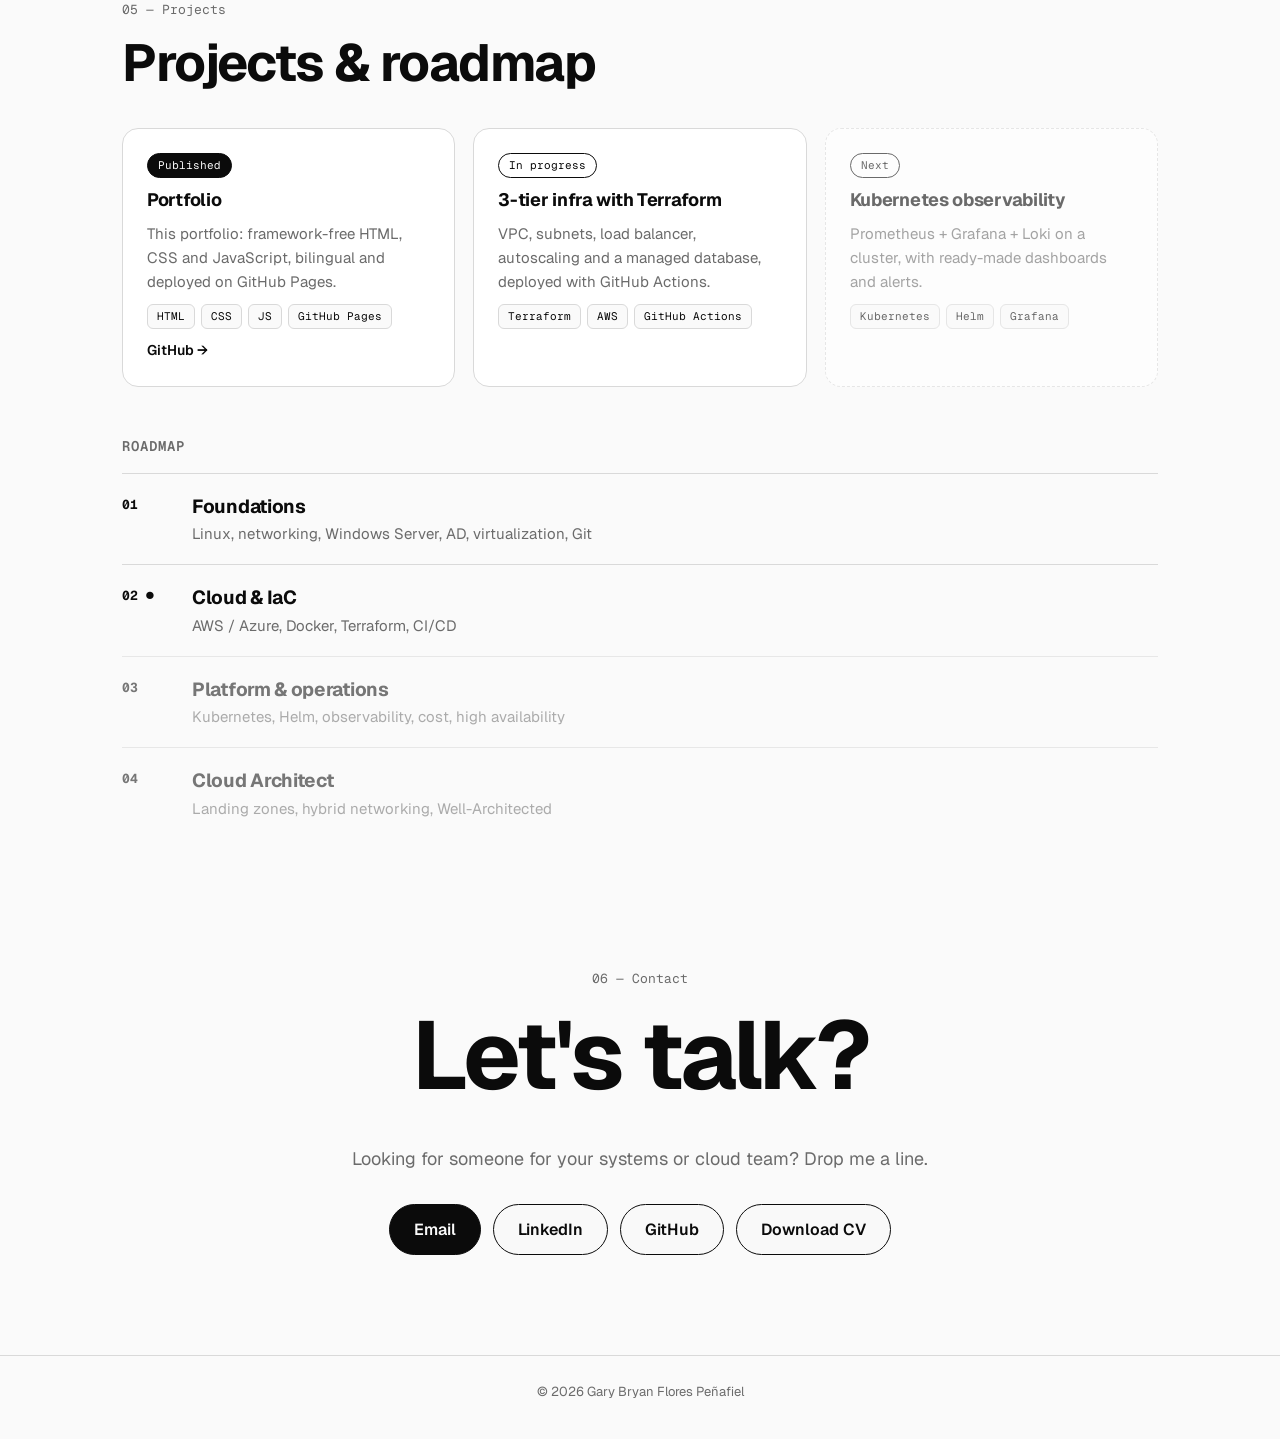
==== commit f9bf4b4d: "Hero 3D con vídeo recortado, nubes sincronizadas y huevo de Pascua - Personaje 3D (clip de vídeo) re" ====
--- a/index.html
+++ b/index.html
@@ -8,13 +8,18 @@
   <link rel="icon" href="data:image/svg+xml,<svg xmlns='http://www.w3.org/2000/svg' viewBox='0 0 32 32'><rect width='32' height='32' rx='7' fill='%23111'/><text x='16' y='22' font-size='16' font-family='sans-serif' font-weight='700' text-anchor='middle' fill='%23fff'>G</text></svg>" />
   <link rel="preconnect" href="https://fonts.googleapis.com" />
   <link rel="preconnect" href="https://fonts.gstatic.com" crossorigin />
-  <link href="https://fonts.googleapis.com/css2?family=Inter:wght@400;500;600;700;800&family=Playfair+Display:ital,wght@1,500&family=JetBrains+Mono:wght@400;600&display=swap" rel="stylesheet" />
-  <link rel="stylesheet" href="styles.css?v=5" />
+  <meta property="og:title" content="Gary Flores — Systems Engineer" />
+  <meta property="og:description" content="Systems Engineer en Sothis (PLM), camino a Cloud Architect." />
+  <meta property="og:image" content="https://ryancloudops.github.io/Page/assets/gary-hero.webp" />
+  <meta property="og:type" content="website" />
+  <link href="https://fonts.googleapis.com/css2?family=Geist:wght@400;500;600;700&family=Geist+Mono:wght@400;600&display=swap" rel="stylesheet" />
+  <link rel="stylesheet" href="styles.css?v=9" />
 </head>
 <body>
-  <header class="nav">
+  <a class="skip" href="#top" data-i18n="skip">Saltar al contenido</a>
+  <header class="nav" id="nav">
     <a class="logo" href="#top"><span class="mark">GF</span><span class="who">Gary Flores</span></a>
-    <nav aria-label="Secciones">
+    <nav id="menu" aria-label="Secciones">
       <a href="#about" data-i18n="nav.about">Sobre mí</a>
       <a href="#skills" data-i18n="nav.skills">Skills</a>
       <a href="#experience" data-i18n="nav.exp">Experiencia</a>
@@ -25,15 +30,27 @@
     <div class="nav-actions">
       <button id="theme-btn" class="ghost" aria-label="Tema">◐</button>
       <button id="lang-btn" class="ghost" aria-label="Idioma">EN</button>
+      <button id="menu-btn" class="ghost menu-btn" aria-label="Menú" aria-expanded="false" aria-controls="menu"><i></i><i></i></button>
     </div>
   </header>
 
   <main id="top">
     <!-- HERO -->
-    <section class="hero">
+    <section class="hero" id="hero">
       <div class="ghost-name" aria-hidden="true">GARY</div>
-      <div class="hero-stage" id="stage" aria-label="Gary">
-        <canvas class="anim" id="anim" width="319" height="720" role="img" aria-label="Gary con los brazos cruzados"></canvas>
+
+      <!-- Easter egg: two halves to join, then break with the hammer -->
+      <button class="egg-half egg-l" id="egg-l" type="button" data-i18n-label="egg.half" aria-label="Mitad de un huevo de Pascua: arrástrala hasta la otra"></button>
+      <button class="egg-half egg-r" id="egg-r" type="button" data-i18n-label="egg.half" aria-label="Mitad de un huevo de Pascua: arrástrala hasta la otra"></button>
+      <p class="egg-tip" id="egg-tip" data-i18n="egg.tip" hidden>¡Rómpelo!</p>
+      <button class="hammer" id="hammer" type="button" data-i18n-label="egg.hammer" aria-label="Martillo: golpea el huevo" hidden>
+        <svg viewBox="0 0 64 64" aria-hidden="true"><rect x="28" y="24" width="8" height="38" rx="3" fill="#9a6a3a" stroke="#0b0b0b" stroke-width="2" /><rect x="10" y="8" width="44" height="18" rx="4" fill="#3b3b3b" stroke="#0b0b0b" stroke-width="2" /><rect x="14" y="11" width="18" height="4" rx="2" fill="#8a8a8a" /></svg>
+      </button>
+
+      <div class="hero-stage" id="stage">
+        <img class="anim poster" id="hero-poster" src="assets/gary-hero.webp?v=9" alt="" />
+        <canvas class="anim" id="anim" width="640" height="1080" role="img" aria-label="Gary, personaje 3D"></canvas>
+        <video class="vid-src" id="hero-vid" src="assets/gary-hero.mp4?v=9" muted playsinline loop preload="auto" aria-hidden="true"></video>
         <p class="bubble" id="bubble" aria-live="polite"></p>
       </div>
       <div class="hero-text">
@@ -61,7 +78,7 @@
             <span class="id-inner">
               <span class="id-face id-front">
                 <span class="id-top"><i></i><b>CLOUD ID</b></span>
-                <span class="id-photo"><img id="id-img" src="assets/gary-id.webp?v=4" alt="Personaje de Gary" /></span>
+                <span class="id-photo"><img id="id-img" src="assets/gary-id.webp?v=9" alt="Personaje de Gary" /></span>
                 <span class="id-name">GARY BRYAN F. P.</span>
                 <span class="id-sub">Systems Engineer</span>
                 <span class="id-hint" data-i18n="id.hint">↻ toca para girar</span>
@@ -96,6 +113,11 @@
       </div>
     </section>
 
+    <!-- TAGLINE -->
+    <section class="block tagline" aria-label="Tagline">
+      <p class="tagline-text" id="tagline" data-i18n="tagline">Mantengo en pie los sistemas de los que dependen equipos de ingeniería. Ahora llevo esa misma fiabilidad a la nube.</p>
+    </section>
+
     <!-- SKILLS -->
     <section id="skills" class="block">
       <p class="tag">02 — Skills</p>
@@ -201,6 +223,16 @@
   </main>
 
   <footer class="footer">© 2026 Gary Bryan Flores Peñafiel</footer>
-  <script src="script.js?v=5"></script>
+
+  <!-- Easter egg reward -->
+  <div class="egg-reveal" id="egg-reveal" role="dialog" aria-modal="true" aria-labelledby="egg-quote" hidden>
+    <button class="ghost egg-close" id="egg-close" data-i18n-label="egg.close" aria-label="Cerrar">✕</button>
+    <div class="egg-card">
+      <span class="egg-chick" aria-hidden="true">🐣</span>
+      <p class="egg-quote" id="egg-quote">Si puedes imaginarlo, puedes programarlo.</p>
+      <a class="btn solid egg-link" href="https://www.youtube.com/channel/UC7QoKU6bj1QbXQuNIjan82Q" target="_blank" rel="noopener">▶ Programación ATS</a>
+    </div>
+  </div>
+  <script src="script.js?v=9"></script>
 </body>
 </html>
--- a/styles.css
+++ b/styles.css
@@ -7,31 +7,47 @@
   --card: #ffffff;
   --inv: #0b0b0b;
   --inv-ink: #ffffff;
-  --sans: "Inter", system-ui, sans-serif;
-  --serif: "Playfair Display", Georgia, serif;
-  --mono: "JetBrains Mono", ui-monospace, monospace;
+  --sans: "Geist", system-ui, sans-serif;
+  --mono: "Geist Mono", ui-monospace, monospace;
+  --ease: cubic-bezier(.22, 1, .36, 1);
+  --h-from: #000000; --h-to: #666666;
+  --gut: max(32px, calc((100vw - 1100px) / 2 + 32px));   /* distance from viewport edge to main content */
 }
 :root[data-theme="dark"] {
-  --bg: #0b0b0b; --ink: #f2f2f2; --muted: #9a9a9a; --line: #2a2a2a;
-  --card: #141414; --inv: #f2f2f2; --inv-ink: #0b0b0b;
+  --bg: #000000; --ink: #f2f2f2; --muted: #9a9a9a; --line: #272727;
+  --card: #181818; --inv: #f2f2f2; --inv-ink: #0b0b0b;
+  --h-from: #ffffff; --h-to: #9b9b9b;
 }
 * { box-sizing: border-box; margin: 0; padding: 0; }
-html { scroll-behavior: smooth; scroll-padding-top: 76px; }
-body { overflow-x: clip; background: var(--bg); color: var(--ink); font-family: var(--sans); font-size: 17px; line-height: 1.6; -webkit-font-smoothing: antialiased; }
+html { scroll-behavior: smooth; scroll-padding-top: 88px; }
+body { overflow-x: clip; background: var(--bg); color: var(--ink); font-family: var(--sans); font-size: 16px; line-height: 1.6; -webkit-font-smoothing: antialiased; }
+body.lock { overflow: hidden; }
 a { color: inherit; }
 button { font: inherit; color: inherit; cursor: pointer; }
 :focus-visible { outline: 2px solid var(--ink); outline-offset: 3px; }
-
-/* NAV */
-.nav { position: sticky; top: 0; z-index: 50; display: flex; align-items: center; gap: 24px; padding: 14px 32px; background: color-mix(in srgb, var(--bg) 88%, transparent); backdrop-filter: blur(10px); border-bottom: 1px solid var(--line); }
-.logo { display: flex; align-items: center; gap: 10px; text-decoration: none; font-weight: 600; font-size: 14px; }
+h1, h2, h3 { text-wrap: balance; }
+p, li { text-wrap: pretty; }
+.skip { position: absolute; left: 16px; top: -60px; z-index: 100; padding: 8px 12px; border-radius: 8px; background: var(--ink); color: var(--bg); font-size: 14px; font-weight: 600; text-decoration: none; transition: transform .3s var(--ease); }
+.skip:focus { transform: translateY(76px); }
+
+/* NAV — floating pill */
+.nav { position: sticky; top: 12px; z-index: 50; display: flex; align-items: center; gap: 24px; width: fit-content; max-width: calc(100% - 32px); margin: 12px auto 0; padding: 8px 8px 8px 8px; border: 1px solid var(--line); border-radius: 999px; }
+.nav::before { content: ""; position: absolute; inset: 0; z-index: -1; border-radius: inherit; background: color-mix(in srgb, var(--bg) 72%, transparent); backdrop-filter: blur(14px); -webkit-backdrop-filter: blur(14px); }
+.logo { display: flex; align-items: center; gap: 8px; text-decoration: none; font-weight: 600; font-size: 14px; }
 .logo .mark { display: grid; place-items: center; width: 34px; height: 34px; border: 1px solid var(--ink); border-radius: 50%; font-size: 12px; font-weight: 700; }
-.nav nav { display: flex; gap: 22px; margin-left: auto; }
-.nav nav a { font-size: 14px; text-decoration: none; color: var(--muted); transition: color .15s; }
+.nav nav { display: flex; gap: 24px; }
+.nav nav a { font-size: 14px; text-decoration: none; color: var(--muted); transition: color .3s var(--ease); }
 .nav nav a:hover, .nav nav a.active { color: var(--ink); }
 .nav-actions { display: flex; gap: 8px; }
-.ghost { background: none; border: 1px solid var(--line); border-radius: 999px; padding: 6px 12px; font-size: 13px; }
+.ghost { background: none; border: 1px solid var(--line); border-radius: 999px; padding: 6px 12px; font-size: 13px; transition: border-color .3s var(--ease), transform .2s var(--ease); }
 .ghost:hover { border-color: var(--ink); }
+.ghost:active { transform: scale(.98); }
+.menu-btn { display: none; position: relative; width: 36px; }
+.menu-btn i { position: absolute; left: 11px; right: 11px; height: 1.5px; background: currentColor; border-radius: 2px; transition: transform .5s var(--ease); }
+.menu-btn i:first-child { transform: translateY(-3px); }
+.menu-btn i:last-child { transform: translateY(3px); }
+.nav.open .menu-btn i:first-child { transform: rotate(45deg); }
+.nav.open .menu-btn i:last-child { transform: rotate(-45deg); }
 .ghost.small { font-size: 12px; margin-top: 18px; }
 
 /* LAYOUT */
@@ -40,21 +56,81 @@
 .tag { font-family: var(--mono); font-size: 13px; color: var(--muted); margin-bottom: 14px; }
 h2 { font-size: clamp(30px, 4.6vw, 52px); line-height: 1.1; letter-spacing: -1.5px; font-weight: 700; margin-bottom: 36px; max-width: 16em; }
 .sub { font-size: 14px; font-family: var(--mono); font-weight: 600; text-transform: uppercase; letter-spacing: 1px; color: var(--muted); margin: 48px 0 16px; }
-.lead { font-size: 19px; color: var(--muted); max-width: 34em; }
+.lead { font-size: 18px; color: var(--muted); max-width: 34em; }
 
 /* HERO */
-.hero { position: relative; min-height: calc(100vh - 62px); display: grid; grid-template-columns: 1fr 1fr; grid-template-rows: 1fr auto; align-items: end; padding: 0 0 48px; overflow: visible; isolation: isolate; }
-.hero::before { content: ""; position: absolute; inset: 0; z-index: -3; background: radial-gradient(ellipse 60% 70% at 50% 40%, color-mix(in srgb, var(--ink) 7%, transparent), transparent 70%); }
-.ghost-name { position: absolute; left: 50%; top: 4%; transform: translateX(-50%); z-index: -2; font-size: clamp(140px, 26vw, 380px); font-weight: 800; letter-spacing: .04em; line-height: 1; color: color-mix(in srgb, var(--ink) 7%, transparent); white-space: nowrap; user-select: none; }
-.hero-stage { position: absolute; left: 56%; bottom: 0; transform: translateX(-50%); z-index: -1; height: min(94%, 880px); aspect-ratio: 319 / 720; animation: rise 1s cubic-bezier(.2,.8,.2,1) both; cursor: pointer; pointer-events: auto; }
+.hero { position: relative; min-height: calc(100vh - 72px); display: grid; grid-template-columns: 1fr 1fr; grid-template-rows: 1fr auto; align-items: end; padding: 0 0 48px; overflow: visible; isolation: isolate; }
+.ghost-name { position: absolute; left: 50%; top: 4%; transform: translateX(-50%); z-index: -2; font-size: clamp(140px, 26vw, 380px); font-weight: 700; letter-spacing: .04em; line-height: 1; color: color-mix(in srgb, var(--ink) 7%, transparent); white-space: nowrap; user-select: none; }
+.hero-stage { position: absolute; left: 56%; bottom: 0; transform: translateX(-50%); z-index: -1; height: min(94%, 880px); aspect-ratio: 640 / 1080; animation: rise 1s var(--ease) both; }
 @keyframes rise { from { opacity: 0; transform: translateX(-50%) translateY(60px); } to { opacity: 1; transform: translateX(-50%) translateY(0); } }
-.anim { display: block; width: 100%; height: 100%; transform-origin: 50% 100%; animation: breathe 4.5s ease-in-out infinite; filter: drop-shadow(0 24px 24px rgba(0,0,0,.18)); }
-@keyframes breathe { 50% { transform: scale(1.008, 1.012); } }
-.bubble { position: absolute; left: 92%; top: 22%; width: max-content; max-width: 230px; margin: 0; padding: 10px 16px; background: var(--ink); color: var(--bg); font-size: 14px; font-weight: 500; line-height: 1.35; border-radius: 16px 16px 16px 4px; opacity: 0; transform: translateY(8px) scale(.94); transform-origin: 0 100%; transition: opacity .3s, transform .35s cubic-bezier(.2,.8,.2,1); pointer-events: none; }
+.anim { position: absolute; inset: 0; display: block; width: 100%; height: 100%; filter: drop-shadow(0 24px 24px rgba(0,0,0,.18)); }
+.poster { object-fit: contain; transition: opacity .4s var(--ease); }
+.hero.live .poster { opacity: 0; }
+.vid-src { position: absolute; width: 1px; height: 1px; opacity: 0; pointer-events: none; }
+
+/* Speech clouds: a rounded body, puffs on top and a trail of two dots towards the speaker */
+.bubble { --c: var(--inv); position: absolute; z-index: 2; left: 74%; top: 3%; width: max-content; max-width: 240px; margin: 0; padding: 12px 20px; background: var(--c); color: var(--inv-ink); font-size: 14px; font-weight: 600; line-height: 20px; text-align: center; border-radius: 28px; opacity: 0; transform: translateY(8px) scale(.9); transform-origin: 0 100%; transition: opacity .3s var(--ease), transform .5s var(--ease); pointer-events: none; filter: drop-shadow(0 10px 18px rgba(0,0,0,.2)); }
+.bubble::before { content: ""; position: absolute; z-index: -1; left: 18px; top: -11px; width: 30px; height: 30px; border-radius: 50%; background: var(--c); box-shadow: 24px -5px 0 3px var(--c), 52px 1px 0 -3px var(--c); }
+.bubble::after { content: ""; position: absolute; left: 4px; bottom: -16px; width: 14px; height: 14px; border-radius: 50%; background: var(--c); box-shadow: -11px 12px 0 -3px var(--c); }
 .bubble.show { opacity: 1; transform: none; }
+.bubble.b-down { left: auto; right: 74%; top: 22%; transform-origin: 100% 100%; }
+.bubble.b-down::after { left: auto; right: 4px; box-shadow: 11px 12px 0 -3px var(--c); }
+.bubble.b-egg { left: 84%; top: 13%; padding: 8px 16px; font-size: 13px; }
 .hero-text { grid-column: 1; grid-row: 2; align-self: end; }
 .eyebrow { font-family: var(--mono); font-size: 12px; letter-spacing: 2px; text-transform: uppercase; color: var(--muted); margin-bottom: 14px; }
-h1 { font-size: clamp(48px, 8vw, 112px); line-height: .95; letter-spacing: -4px; font-weight: 800; background: linear-gradient(160deg, var(--ink) 20%, color-mix(in srgb, var(--ink) 45%, transparent)); -webkit-background-clip: text; background-clip: text; color: transparent; }
+h1 { font-size: clamp(48px, 8vw, 112px); line-height: .95; letter-spacing: -4px; font-weight: 700; background: linear-gradient(90deg, var(--h-from), var(--h-to)); -webkit-background-clip: text; background-clip: text; color: transparent; }
+
+/* EASTER EGG */
+.egg-half { position: absolute; z-index: 3; width: 112px; aspect-ratio: 100 / 130; padding: 0; border: 0; background: none; touch-action: none; cursor: grab; animation: bob 3.4s var(--ease) infinite alternate; transition: filter .5s var(--ease); }
+.egg-half svg { display: block; width: 100%; height: 100%; overflow: visible; }
+.egg-l { left: max(-48px, calc(12px - var(--gut))); top: 14%; --tilt: -14deg; }
+.egg-r { right: max(-48px, calc(12px - var(--gut))); top: 8%; --tilt: 12deg; animation-delay: -1.7s; }
+@keyframes bob { from { transform: translateY(0) rotate(var(--tilt)); } to { transform: translateY(-10px) rotate(calc(var(--tilt) * .6)); } }
+.egg-half .shell { fill: #f6f6f6; }
+.egg-half .deco { fill: #0b0b0b; }
+.egg-half .zz { fill: none; stroke: #0b0b0b; stroke-width: 4; stroke-linejoin: round; }
+.egg-half .shine { fill: #ffffff; opacity: .9; }
+.egg-half .outline { fill: none; stroke: #0b0b0b; stroke-width: 3; }
+.egg-half .seam { fill: none; stroke: #0b0b0b; stroke-width: 3; stroke-linejoin: round; }
+.egg-half .crack { fill: none; stroke: #0b0b0b; stroke-width: 2.5; stroke-linecap: round; stroke-linejoin: round; opacity: 0; transition: opacity .15s; }
+.hero[data-cracks] .c1, .hero[data-cracks="2"] .c2, .hero[data-cracks="3"] .c2, .hero[data-cracks="3"] .c3 { opacity: 1; }
+.hero.peek .egg-half, .egg-half.near { filter: drop-shadow(0 0 16px color-mix(in srgb, var(--ink) 55%, transparent)); }
+.egg-half.dragging { z-index: 5; cursor: grabbing; animation-play-state: paused; }
+.egg-half.wiggle { animation: wiggle .5s var(--ease); }
+@keyframes wiggle { 25% { transform: rotate(calc(var(--tilt) - 12deg)); } 60% { transform: rotate(calc(var(--tilt) + 10deg)); } }
+.hero.egg-joined .egg-half { animation: none; transform: none; cursor: url("data:image/svg+xml,%3Csvg xmlns='http://www.w3.org/2000/svg' width='32' height='32' viewBox='0 0 64 64'%3E%3Crect x='28' y='24' width='8' height='38' rx='3' fill='%239a6a3a' stroke='%230b0b0b' stroke-width='3'/%3E%3Crect x='10' y='8' width='44' height='18' rx='4' fill='%233b3b3b' stroke='%230b0b0b' stroke-width='3'/%3E%3C/svg%3E") 16 8, pointer; }
+.egg-half.snap { transition: translate .4s var(--ease), filter .5s var(--ease); }
+.hero.egg-joined .egg-half.shake { animation: shake .3s var(--ease); }
+@keyframes shake { 25% { transform: translateX(-4px) rotate(-3deg); } 60% { transform: translateX(4px) rotate(3deg); } }
+.hero.egg-joined .egg-half.burst { pointer-events: none; transition: opacity .5s var(--ease), transform .6s var(--ease); opacity: 0; }
+.hero.egg-joined .egg-l.burst { transform: translate(-40px, 30px) rotate(-50deg); }
+.hero.egg-joined .egg-r.burst { transform: translate(40px, 30px) rotate(50deg); }
+.shard { position: absolute; z-index: 4; width: 14px; height: 12px; margin: -6px 0 0 -7px; background: #f6f6f6; border: 2px solid #0b0b0b; clip-path: polygon(50% 0, 100% 100%, 0 80%); pointer-events: none; animation: shard 1s var(--ease) forwards; }
+.shard:nth-child(odd) { background: #0b0b0b; }
+@keyframes shard { to { transform: translate(var(--dx), var(--dy)) rotate(var(--r)); opacity: 0; } }
+.egg-tip { position: absolute; z-index: 4; margin: 0; padding: 6px 14px; border-radius: 999px; background: var(--inv); color: var(--inv-ink); font-size: 14px; font-weight: 700; white-space: nowrap; opacity: 0; transform: translate(-50%, -100%) translateY(8px) scale(.9); transition: opacity .3s var(--ease), transform .5s var(--ease); pointer-events: none; }
+.egg-tip.show { opacity: 1; transform: translate(-50%, -100%); animation: pulse 1.2s var(--ease) .5s infinite alternate; }
+@keyframes pulse { to { transform: translate(-50%, -100%) scale(1.08); } }
+.hammer { position: absolute; z-index: 4; width: 56px; height: 56px; padding: 0; border: 0; background: none; opacity: 0; transition: opacity .3s var(--ease); }
+.hammer.show { opacity: 1; }
+.hammer.flip { transform: scaleX(-1); }
+.hammer svg { display: block; width: 100%; height: 100%; transform-origin: 50% 92%; transform: rotate(28deg); filter: drop-shadow(0 6px 8px rgba(0,0,0,.25)); }
+.hammer.show svg { animation: ready 1s var(--ease) infinite alternate; }
+@keyframes ready { to { transform: rotate(18deg); } }
+.hammer.swing svg { animation: swing .34s var(--ease); }
+@keyframes swing { 0% { transform: rotate(28deg); } 45% { transform: rotate(-62deg); } 100% { transform: rotate(28deg); } }
+
+/* Reward overlay */
+.egg-reveal { position: fixed; inset: 0; z-index: 90; display: grid; place-items: center; padding: 24px; background: color-mix(in srgb, var(--bg) 88%, transparent); backdrop-filter: blur(16px); -webkit-backdrop-filter: blur(16px); opacity: 0; transition: opacity .4s var(--ease); }
+.egg-reveal[hidden] { display: none; }
+.egg-reveal.open { opacity: 1; }
+.egg-card { display: grid; justify-items: center; gap: 24px; max-width: 760px; text-align: center; transform: translateY(32px) scale(.96); transition: transform .6s var(--ease); }
+.egg-reveal.open .egg-card { transform: none; }
+.egg-chick { font-size: 60px; line-height: 1; animation: hatch .8s var(--ease) both .2s; }
+@keyframes hatch { from { transform: scale(0) rotate(-30deg); } to { transform: none; } }
+.egg-quote { font-size: clamp(36px, 6vw, 60px); line-height: 1.05; font-weight: 700; letter-spacing: -1.5px; background: linear-gradient(90deg, var(--h-from), var(--h-to)); -webkit-background-clip: text; background-clip: text; color: transparent; text-wrap: balance; }
+.egg-link { font-size: 16px; font-weight: 600; }
+.egg-close { position: absolute; top: 16px; right: 16px; width: 40px; height: 40px; padding: 0; font-size: 16px; }
 h1 .dot { color: var(--muted); -webkit-text-fill-color: var(--muted); }
 .role { font-family: var(--mono); font-size: 16px; margin: 20px 0 10px; min-height: 1.7em; }
 .hero .lead { font-size: 16px; max-width: 26em; }
@@ -64,8 +140,9 @@
 .hero-cta .row { display: flex; gap: 10px; }
 .cta { display: flex; flex-wrap: wrap; gap: 12px; margin-top: 30px; }
 .cta.center { justify-content: center; }
-.btn { display: inline-block; padding: 13px 24px; border: 1px solid var(--ink); border-radius: 999px; text-decoration: none; font-weight: 500; font-size: 15px; background: color-mix(in srgb, var(--bg) 70%, transparent); transition: transform .12s, background .15s, color .15s; }
+.btn { display: inline-block; padding: 12px 24px; border: 1px solid var(--ink); border-radius: 999px; text-decoration: none; font-weight: 600; font-size: 16px; background: color-mix(in srgb, var(--bg) 70%, transparent); transition: transform .3s var(--ease), background .3s var(--ease), color .3s var(--ease); }
 .btn:hover { transform: translateY(-2px); background: var(--ink); color: var(--bg); }
+.btn:active { transform: translateY(1px); }
 .btn.solid { background: var(--ink); color: var(--bg); }
 .btn.solid:hover { background: transparent; color: var(--ink); }
 
@@ -82,13 +159,19 @@
 .id-top i { flex: 0 0 38px; height: 7px; background: var(--ink); border-radius: 4px; }
 .id-photo { width: 100%; height: 250px; border-radius: 12px; background: #fff; border: 1px solid var(--line); overflow: hidden; display: block; }
 .id-photo img { width: 100%; height: 100%; object-fit: cover; object-position: 50% 12%; display: block; }
-.id-name { font-weight: 800; font-size: 17px; letter-spacing: .5px; margin-top: 10px; }
+.id-name { font-weight: 700; font-size: 17px; letter-spacing: .5px; margin-top: 10px; }
 .id-sub { font-family: var(--mono); font-size: 12px; color: var(--muted); }
 .id-hint { font-size: 11px; color: var(--muted); margin-top: auto; }
 .id-back dl { display: grid; grid-template-columns: auto 1fr; gap: 10px 12px; font-size: 13px; margin-top: 6px; }
 .id-back dt { font-family: var(--mono); font-size: 11px; color: var(--muted); text-transform: uppercase; padding-top: 2px; }
 .id-back dd { font-weight: 500; }
-.id-back q { margin-top: auto; font-family: var(--serif); font-style: italic; font-size: 17px; line-height: 1.35; }
+.id-back q { margin-top: auto; font-size: 16px; font-weight: 600; line-height: 1.35; }
+
+/* TAGLINE — words light up one by one */
+.tagline { padding-top: 140px; padding-bottom: 40px; }
+.tagline-text { max-width: 820px; font-size: clamp(36px, 5.2vw, 60px); line-height: 1.08; font-weight: 700; letter-spacing: -1.5px; text-wrap: balance; }
+.tagline-text .w { opacity: .28; transition: opacity .6s var(--ease); }
+.tagline-text .w.on { opacity: 1; }
 
 /* ABOUT */
 .about { display: grid; grid-template-columns: 340px 1fr; gap: 64px; align-items: center; }
@@ -170,17 +253,27 @@
 .footer { border-top: 1px solid var(--line); text-align: center; padding: 26px 16px 36px; font-size: 13px; color: var(--muted); }
 
 /* reveal */
-.reveal { opacity: 0; transform: translateY(24px); transition: opacity .7s, transform .7s; }
+.reveal { opacity: 0; transform: translateY(32px); transition: opacity .7s var(--ease), transform .7s var(--ease); }
 .reveal.in { opacity: 1; transform: none; }
 
 /* RESPONSIVE */
 @media (max-width: 900px) {
-  .nav nav { display: none; }
+  .nav { width: calc(100% - 32px); padding-left: 8px; }
   .nav-actions { margin-left: auto; }
+  .menu-btn { display: block; }
+  .nav nav { position: fixed; inset: 0; z-index: -2; flex-direction: column; justify-content: center; align-items: center; gap: 24px; background: color-mix(in srgb, var(--bg) 94%, transparent); backdrop-filter: blur(24px); -webkit-backdrop-filter: blur(24px); opacity: 0; visibility: hidden; transition: opacity .4s var(--ease), visibility 0s .4s; }
+  .nav nav a { font-size: 30px; font-weight: 600; color: var(--ink); opacity: 0; transform: translateY(24px); transition: opacity .5s var(--ease), transform .5s var(--ease); }
+  .nav.open nav { opacity: 1; visibility: visible; transition: opacity .4s var(--ease); }
+  .nav.open nav a { opacity: 1; transform: none; transition-delay: calc(var(--i) * 60ms); }
   .hero { grid-template-columns: 1fr; grid-template-rows: auto; min-height: 0; padding-top: 40px; gap: 18px; }
   .ghost-name { top: 0; }
-  .hero-stage { position: relative; left: auto; bottom: auto; transform: none; grid-row: 1; justify-self: center; height: 420px; animation: none; }
-  .bubble { left: 78%; top: 16%; max-width: 170px; font-size: 12px; }
+  .hero-stage { position: relative; left: auto; bottom: auto; transform: none; grid-row: 1; justify-self: center; height: 440px; animation: none; }
+  .bubble, .bubble.b-down, .bubble.b-egg { left: 56%; right: auto; top: 0; max-width: min(170px, 44vw); padding: 8px 14px; font-size: 12px; line-height: 16px; transform-origin: 0 100%; }
+  .bubble.b-down::after { left: 4px; right: auto; box-shadow: -11px 12px 0 -3px var(--c); }
+  .bubble::before { width: 22px; height: 22px; top: -8px; left: 12px; box-shadow: 18px -4px 0 2px var(--c), 38px 1px 0 -3px var(--c); }
+  .egg-half { width: 72px; }
+  .egg-l { left: -6px; top: 210px; }
+  .egg-r { right: -6px; top: 310px; }
   .hero-text { grid-row: 2; }
   .hero-cta { grid-column: 1; grid-row: 3; justify-self: start; justify-items: start; }
   .about { grid-template-columns: 1fr; gap: 28px; }
@@ -204,3 +297,6 @@
   .reveal { opacity: 1; transform: none; }
   .hero-stage { transform: translateX(-50%); }
 }
+@media (prefers-reduced-motion: reduce) and (max-width: 900px) {
+  .hero-stage { transform: none; }
+}
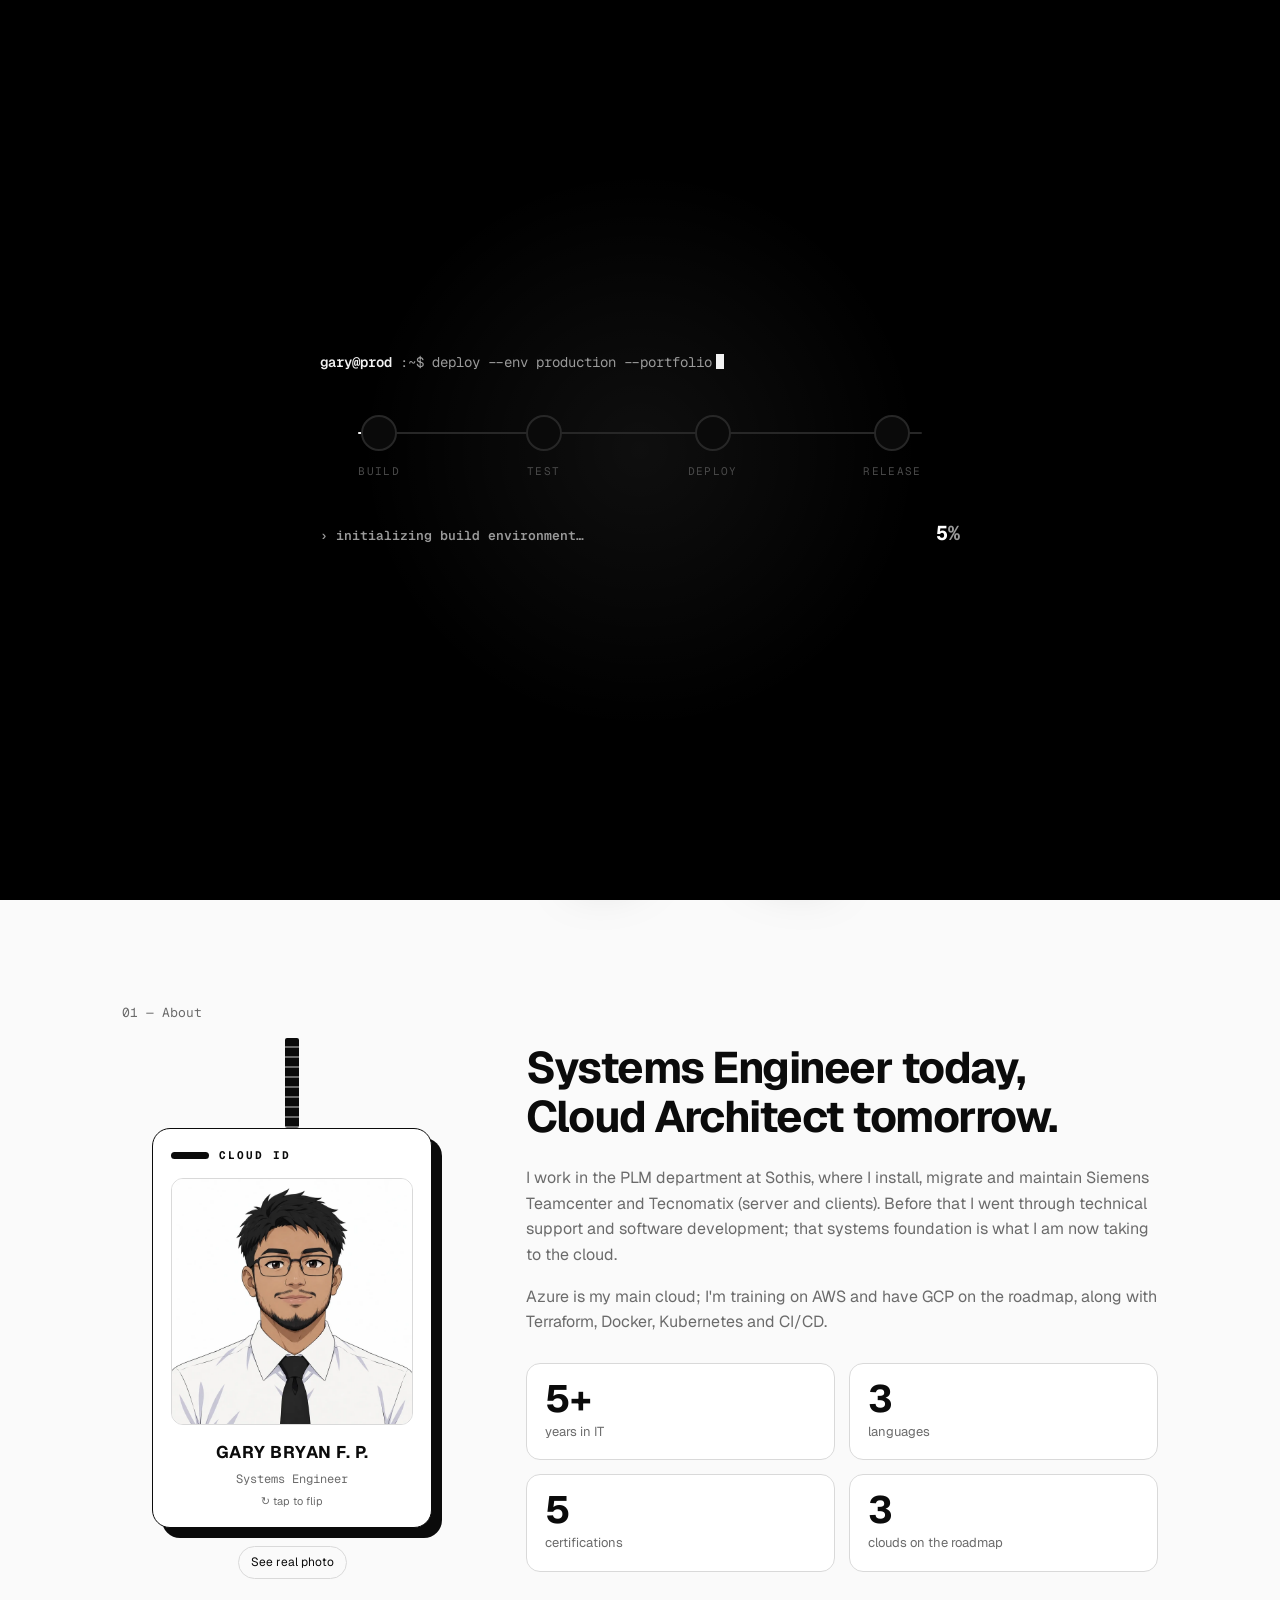
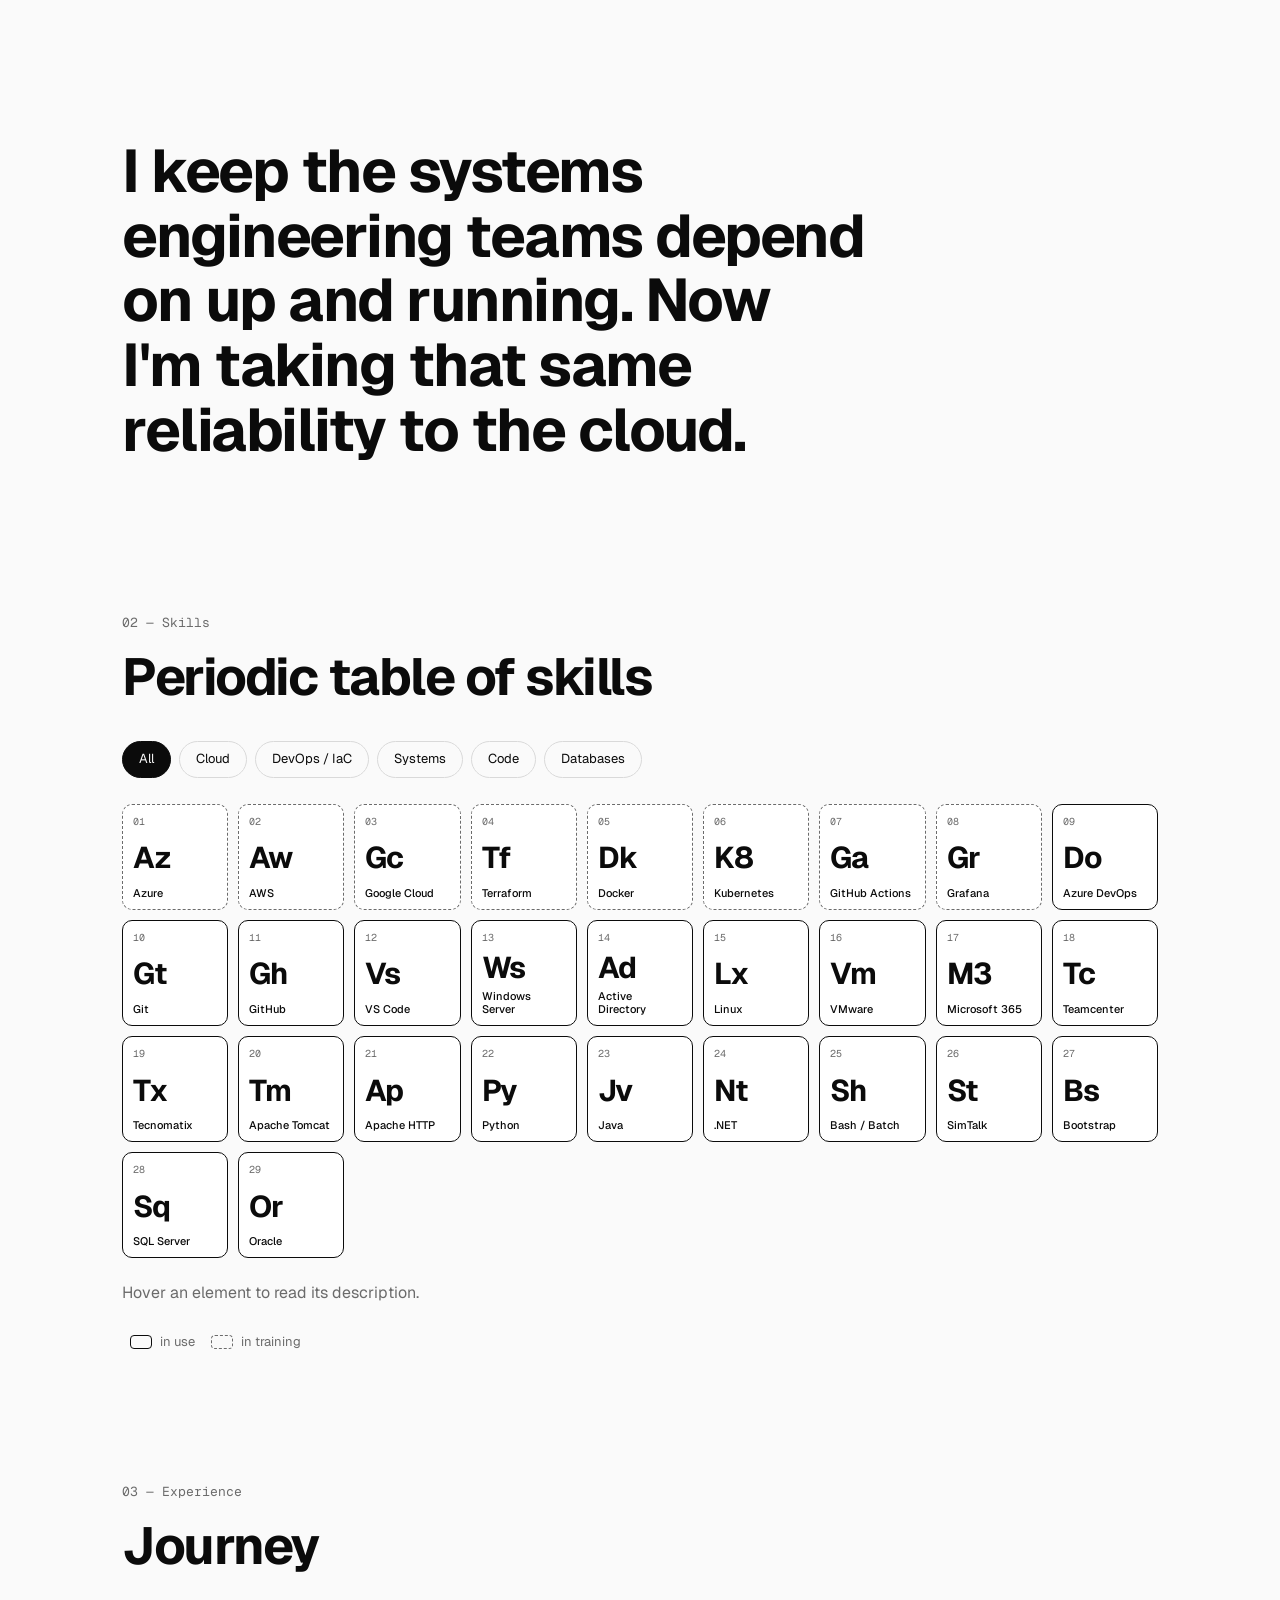
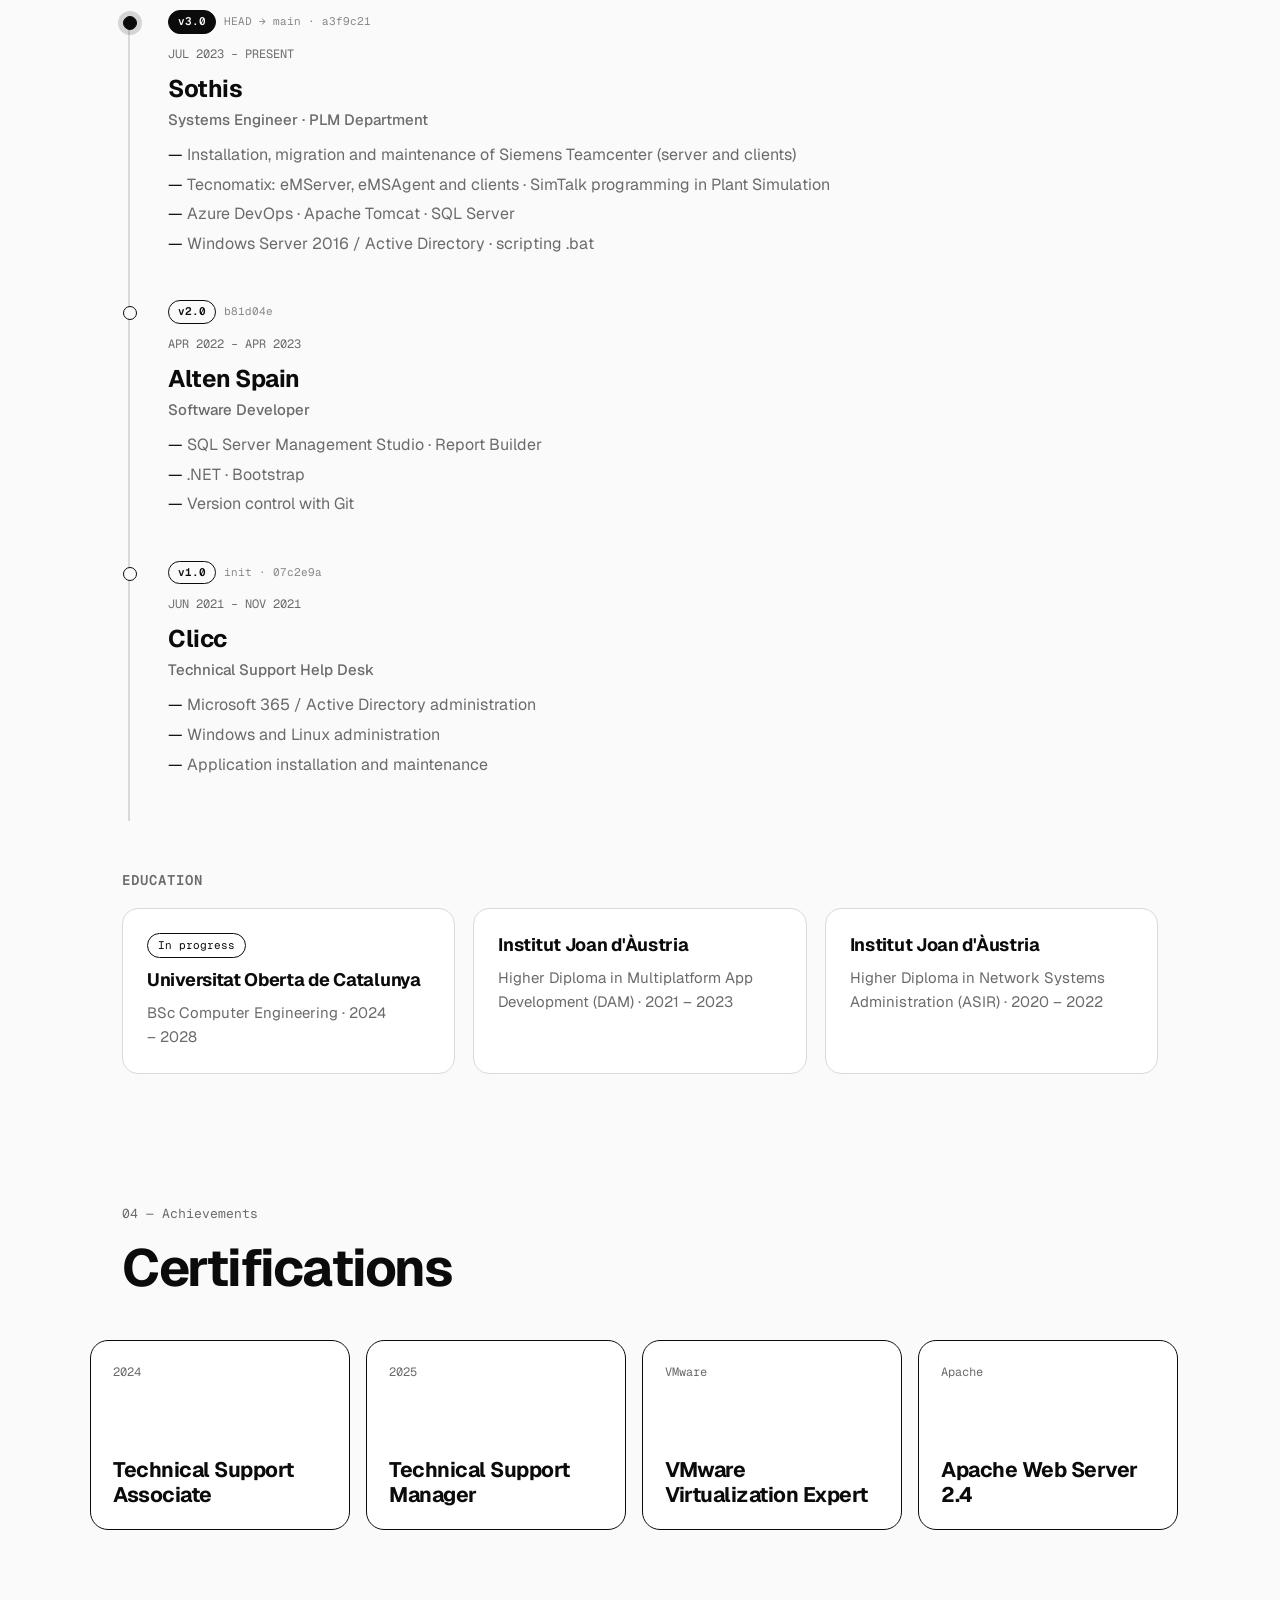
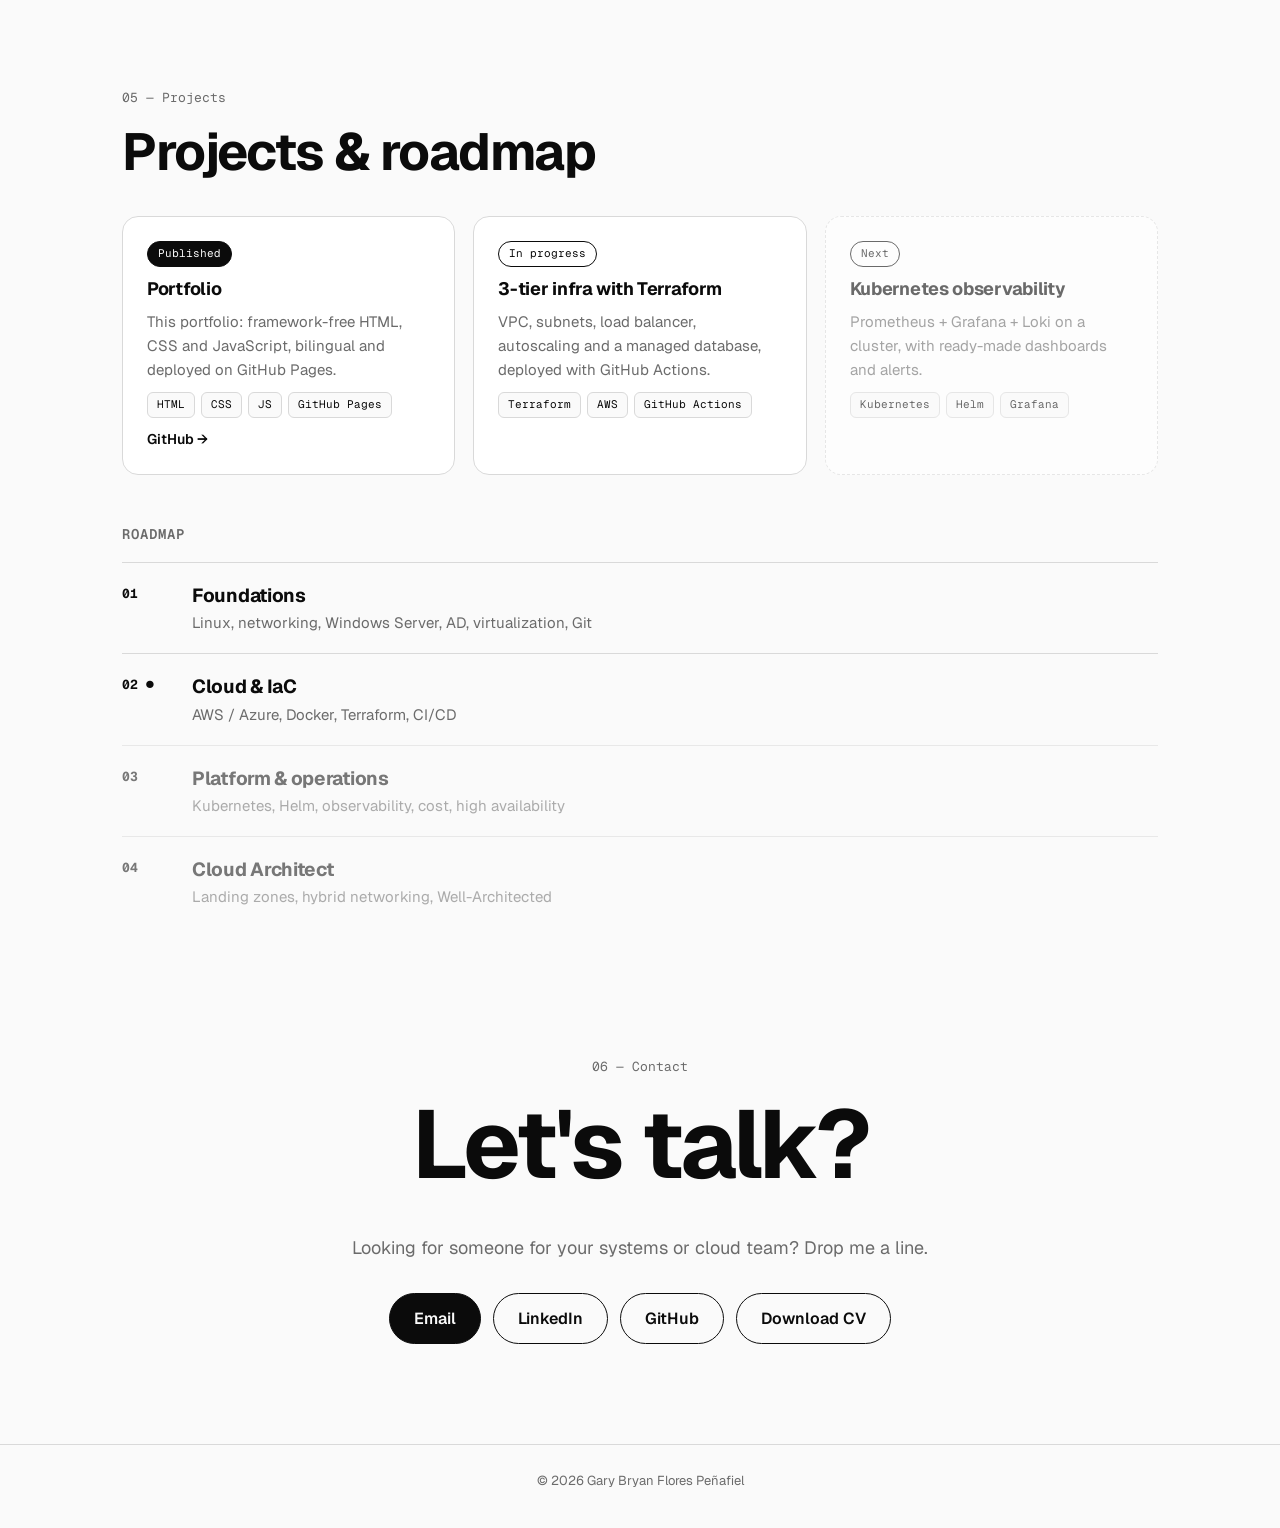
==== commit 7731ec27: "Intro tipo terminal, cursor y constelaciones, historial git, huevo de sistemas con homenaje y huevo " ====
--- a/index.html
+++ b/index.html
@@ -1,238 +1,260 @@
-<!DOCTYPE html>
-<html lang="es">
-<head>
-  <meta charset="UTF-8" />
-  <meta name="viewport" content="width=device-width, initial-scale=1.0" />
-  <title>Gary Flores — Systems Engineer</title>
-  <meta name="description" content="Portafolio de Gary Bryan Flores Peñafiel — Systems Engineer camino a Cloud Architect." />
-  <link rel="icon" href="data:image/svg+xml,<svg xmlns='http://www.w3.org/2000/svg' viewBox='0 0 32 32'><rect width='32' height='32' rx='7' fill='%23111'/><text x='16' y='22' font-size='16' font-family='sans-serif' font-weight='700' text-anchor='middle' fill='%23fff'>G</text></svg>" />
-  <link rel="preconnect" href="https://fonts.googleapis.com" />
-  <link rel="preconnect" href="https://fonts.gstatic.com" crossorigin />
-  <meta property="og:title" content="Gary Flores — Systems Engineer" />
-  <meta property="og:description" content="Systems Engineer en Sothis (PLM), camino a Cloud Architect." />
-  <meta property="og:image" content="https://ryancloudops.github.io/Page/assets/gary-hero.webp" />
-  <meta property="og:type" content="website" />
-  <link href="https://fonts.googleapis.com/css2?family=Geist:wght@400;500;600;700&family=Geist+Mono:wght@400;600&display=swap" rel="stylesheet" />
-  <link rel="stylesheet" href="styles.css?v=9" />
-</head>
-<body>
-  <a class="skip" href="#top" data-i18n="skip">Saltar al contenido</a>
-  <header class="nav" id="nav">
-    <a class="logo" href="#top"><span class="mark">GF</span><span class="who">Gary Flores</span></a>
-    <nav id="menu" aria-label="Secciones">
-      <a href="#about" data-i18n="nav.about">Sobre mí</a>
-      <a href="#skills" data-i18n="nav.skills">Skills</a>
-      <a href="#experience" data-i18n="nav.exp">Experiencia</a>
-      <a href="#achievements" data-i18n="nav.ach">Logros</a>
-      <a href="#projects" data-i18n="nav.proj">Proyectos</a>
-      <a href="#contact" data-i18n="nav.contact">Contacto</a>
-    </nav>
-    <div class="nav-actions">
-      <button id="theme-btn" class="ghost" aria-label="Tema">◐</button>
-      <button id="lang-btn" class="ghost" aria-label="Idioma">EN</button>
-      <button id="menu-btn" class="ghost menu-btn" aria-label="Menú" aria-expanded="false" aria-controls="menu"><i></i><i></i></button>
-    </div>
-  </header>
-
-  <main id="top">
-    <!-- HERO -->
-    <section class="hero" id="hero">
-      <div class="ghost-name" aria-hidden="true">GARY</div>
-
-      <!-- Easter egg: two halves to join, then break with the hammer -->
-      <button class="egg-half egg-l" id="egg-l" type="button" data-i18n-label="egg.half" aria-label="Mitad de un huevo de Pascua: arrástrala hasta la otra"></button>
-      <button class="egg-half egg-r" id="egg-r" type="button" data-i18n-label="egg.half" aria-label="Mitad de un huevo de Pascua: arrástrala hasta la otra"></button>
-      <p class="egg-tip" id="egg-tip" data-i18n="egg.tip" hidden>¡Rómpelo!</p>
-      <button class="hammer" id="hammer" type="button" data-i18n-label="egg.hammer" aria-label="Martillo: golpea el huevo" hidden>
-        <svg viewBox="0 0 64 64" aria-hidden="true"><rect x="28" y="24" width="8" height="38" rx="3" fill="#9a6a3a" stroke="#0b0b0b" stroke-width="2" /><rect x="10" y="8" width="44" height="18" rx="4" fill="#3b3b3b" stroke="#0b0b0b" stroke-width="2" /><rect x="14" y="11" width="18" height="4" rx="2" fill="#8a8a8a" /></svg>
-      </button>
-
-      <div class="hero-stage" id="stage">
-        <img class="anim poster" id="hero-poster" src="assets/gary-hero.webp?v=9" alt="" />
-        <canvas class="anim" id="anim" width="640" height="1080" role="img" aria-label="Gary, personaje 3D"></canvas>
-        <video class="vid-src" id="hero-vid" src="assets/gary-hero.mp4?v=9" muted playsinline loop preload="auto" aria-hidden="true"></video>
-        <p class="bubble" id="bubble" aria-live="polite"></p>
-      </div>
-      <div class="hero-text">
-        <p class="eyebrow" data-i18n="hero.eyebrow">Barcelona · Systems Engineer</p>
-        <h1>Systems<br />Engineer<span class="dot">.</span></h1>
-        <p class="role"><span id="typed"></span><span class="caret">|</span></p>
-        <p class="lead" data-i18n="hero.lead">Systems Engineer en Sothis (PLM). Instalo, migro y opero plataformas Siemens Teamcenter y Tecnomatix sobre Windows Server, Active Directory, Tomcat y SQL Server. Más de 3 años en producción; ahora llevo esa base de infraestructura a Azure, AWS y DevOps.</p>
-      </div>
-      <div class="hero-cta">
-        <a class="btn solid" href="#projects" data-i18n="hero.work">Ver proyectos →</a>
-        <div class="row">
-          <a class="btn" href="#contact" data-i18n="hero.contact">Hablemos</a>
-          <a class="btn" href="cv-gary-flores.pdf" download data-i18n="cv.short">CV ↓</a>
-        </div>
-      </div>
-    </section>
-
-    <!-- ABOUT -->
-    <section id="about" class="block">
-      <p class="tag">01 — <span data-i18n="nav.about">Sobre mí</span></p>
-      <div class="about">
-        <div class="id-wrap">
-          <div class="lanyard" aria-hidden="true"></div>
-          <button class="id-card" id="id-card" aria-label="Girar tarjeta">
-            <span class="id-inner">
-              <span class="id-face id-front">
-                <span class="id-top"><i></i><b>CLOUD ID</b></span>
-                <span class="id-photo"><img id="id-img" src="assets/gary-id.webp?v=9" alt="Personaje de Gary" /></span>
-                <span class="id-name">GARY BRYAN F. P.</span>
-                <span class="id-sub">Systems Engineer</span>
-                <span class="id-hint" data-i18n="id.hint">↻ toca para girar</span>
-              </span>
-              <span class="id-face id-back">
-                <span class="id-top"><i></i><b>PROFILE</b></span>
-                <dl>
-                  <dt data-i18n="id.role">Rol</dt><dd>Systems Engineer · PLM</dd>
-                  <dt data-i18n="id.at">Empresa</dt><dd>Sothis</dd>
-                  <dt data-i18n="id.loc">Ubicación</dt><dd>Barcelona</dd>
-                  <dt data-i18n="id.study">Estudio</dt><dd>Ing. Informática · UOC</dd>
-                  <dt data-i18n="id.langs">Idiomas</dt><dd>ES · CA · EN</dd>
-                  <dt data-i18n="id.next">Siguiente</dt><dd>Cloud Engineer → Architect</dd>
-                </dl>
-                <q data-i18n="id.quote">Siempre aprendiendo, siempre construyendo.</q>
-              </span>
-            </span>
-          </button>
-          <button id="photo-btn" class="ghost small" data-i18n="id.photo">Ver foto real</button>
-        </div>
-        <div>
-          <h2 data-i18n="about.title">Systems Engineer hoy, Cloud Architect mañana.</h2>
-          <p data-i18n="about.p1">Trabajo en el departamento PLM de Sothis, donde instalo, migro y mantengo Siemens Teamcenter y Tecnomatix (servidor y clientes). Antes pasé por soporte técnico y desarrollo de software; esa base de sistemas es la que ahora llevo a la nube.</p>
-          <p data-i18n="about.p2">Mi nube principal es Azure; entreno AWS y tengo GCP en la ruta, junto con Terraform, Docker, Kubernetes y CI/CD.</p>
-          <ul class="stats">
-            <li><b>5+</b><span data-i18n="st.years">años en IT</span></li>
-            <li><b>3</b><span data-i18n="st.langs">idiomas</span></li>
-            <li><b>5</b><span data-i18n="st.certs">certificaciones</span></li>
-            <li><b>3</b><span data-i18n="st.clouds">nubes en la ruta</span></li>
-          </ul>
-        </div>
-      </div>
-    </section>
-
-    <!-- TAGLINE -->
-    <section class="block tagline" aria-label="Tagline">
-      <p class="tagline-text" id="tagline" data-i18n="tagline">Mantengo en pie los sistemas de los que dependen equipos de ingeniería. Ahora llevo esa misma fiabilidad a la nube.</p>
-    </section>
-
-    <!-- SKILLS -->
-    <section id="skills" class="block">
-      <p class="tag">02 — Skills</p>
-      <h2 data-i18n="sk.title">Tabla periódica de skills</h2>
-      <div class="filters" id="filters" role="tablist"></div>
-      <div class="periodic" id="periodic"></div>
-      <p class="desc" id="sk-desc" aria-live="polite" data-i18n="sk.hint">Pasa el cursor por un elemento para ver su descripción.</p>
-      <p class="legend"><span class="lg solid"></span><span data-i18n="sk.use">en uso</span> <span class="lg dashed"></span><span data-i18n="sk.train">en entrenamiento</span></p>
-    </section>
-
-    <!-- EXPERIENCE -->
-    <section id="experience" class="block">
-      <p class="tag">03 — <span data-i18n="nav.exp">Experiencia</span></p>
-      <h2 data-i18n="exp.title">Recorrido</h2>
-      <ol class="timeline">
-        <li class="current">
-          <time data-i18n="w3.date">JUL 2023 – ACTUALIDAD</time>
-          <h3>Sothis <small data-i18n="w3.role">Systems Engineer · Departamento PLM</small></h3>
-          <ul>
-            <li data-i18n="w3.a">Instalación, migración y mantenimiento de Siemens Teamcenter (servidor y clientes)</li>
-            <li data-i18n="w3.b">Tecnomatix: eMServer, eMSAgent y clientes · programación SimTalk en Plant Simulation</li>
-            <li>Azure DevOps · Apache Tomcat · SQL Server</li>
-            <li>Windows Server 2016 / Active Directory · scripting .bat</li>
-          </ul>
-        </li>
-        <li>
-          <time data-i18n="w2.date">ABR 2022 – ABR 2023</time>
-          <h3>Alten Spain <small data-i18n="w2.role">Desarrollador de software</small></h3>
-          <ul>
-            <li>SQL Server Management Studio · Report Builder</li>
-            <li>.NET · Bootstrap</li>
-            <li data-i18n="w2.c">Control de versiones con Git</li>
-          </ul>
-        </li>
-        <li>
-          <time data-i18n="w1.date">JUN 2021 – NOV 2021</time>
-          <h3>Clicc <small>Technical Support Help Desk</small></h3>
-          <ul>
-            <li data-i18n="w1.a">Administración de Microsoft 365 / Active Directory</li>
-            <li data-i18n="w1.b">Administración de Windows y Linux</li>
-            <li data-i18n="w1.c">Instalación y mantenimiento de aplicaciones</li>
-          </ul>
-        </li>
-      </ol>
-
-      <h3 class="sub" data-i18n="edu.title">Formación</h3>
-      <div class="grid3">
-        <div class="card"><span class="pill" data-i18n="badge.progress">En curso</span><h4>Universitat Oberta de Catalunya</h4><p data-i18n="edu.uoc">Grado en Ingeniería Informática · 2024 – 2028</p></div>
-        <div class="card"><h4>Institut Joan d'Àustria</h4><p data-i18n="edu.dam">CFGS Desarrollo de Aplicaciones Multiplataforma (DAM) · 2021 – 2023</p></div>
-        <div class="card"><h4>Institut Joan d'Àustria</h4><p data-i18n="edu.asir">CFGS Administración de Sistemas Informáticos en Red (ASIR) · 2020 – 2022</p></div>
-      </div>
-    </section>
-
-    <!-- ACHIEVEMENTS -->
-    <section id="achievements" class="block wide">
-      <div class="inner">
-        <p class="tag">04 — <span data-i18n="nav.ach">Logros</span></p>
-        <h2 data-i18n="ach.title">Certificaciones</h2>
-      </div>
-      <div class="scroller" id="scroller">
-        <div class="ach"><span>2024</span><h4>Technical Support Associate</h4></div>
-        <div class="ach"><span>2025</span><h4>Technical Support Manager</h4></div>
-        <div class="ach"><span>VMware</span><h4 data-i18n="cert.vmware">Experto en Virtualización VMware</h4></div>
-        <div class="ach"><span>Apache</span><h4 data-i18n="cert.apache">Servidor Web Apache 2.4</h4></div>
-        <div class="ach"><span>Backup</span><h4 data-i18n="cert.backup">Cómo planificar copias de seguridad</h4></div>
-        <div class="ach next"><span data-i18n="cert.next">PRÓXIMO OBJETIVO</span><h4>AWS Cloud Practitioner</h4></div>
-        <div class="ach next"><span data-i18n="cert.route">EN LA RUTA</span><h4>Azure AZ-104</h4></div>
-        <div class="ach next"><span data-i18n="cert.route">EN LA RUTA</span><h4>HashiCorp Terraform Associate</h4></div>
-      </div>
-    </section>
-
-    <!-- PROJECTS -->
-    <section id="projects" class="block">
-      <p class="tag">05 — <span data-i18n="nav.proj">Proyectos</span></p>
-      <h2 data-i18n="q.title">Proyectos y roadmap</h2>
-      <div class="grid3">
-        <article class="card"><span class="pill dark" data-i18n="q.done">Publicado</span><h4>Portfolio</h4><p data-i18n="q1.desc">Este portafolio: HTML, CSS y JavaScript sin frameworks, bilingüe y desplegado en GitHub Pages.</p><div class="chips"><span>HTML</span><span>CSS</span><span>JS</span><span>GitHub Pages</span></div><a class="link" href="https://github.com/RyanCloudOps" target="_blank" rel="noopener">GitHub →</a></article>
-        <article class="card"><span class="pill" data-i18n="badge.progress">En curso</span><h4 data-i18n="q2.title">Infra 3-tier con Terraform</h4><p data-i18n="q2.desc">VPC, subredes, balanceador, autoescalado y base de datos gestionada, desplegados con GitHub Actions.</p><div class="chips"><span>Terraform</span><span>AWS</span><span>GitHub Actions</span></div></article>
-        <article class="card dim"><span class="pill" data-i18n="q.next">Próximo</span><h4 data-i18n="q3.title">Observabilidad en Kubernetes</h4><p data-i18n="q3.desc">Prometheus + Grafana + Loki en un clúster, con dashboards y alertas listos.</p><div class="chips"><span>Kubernetes</span><span>Helm</span><span>Grafana</span></div></article>
-      </div>
-
-      <h3 class="sub" data-i18n="q.roadmap">Roadmap</h3>
-      <ol class="roadmap">
-        <li class="done"><b>01</b><div><strong data-i18n="rm1.t">Fundamentos</strong><p data-i18n="rm1.d">Linux, redes, Windows Server, AD, virtualización, Git</p></div></li>
-        <li class="now"><b>02</b><div><strong data-i18n="rm2.t">Nube &amp; IaC</strong><p data-i18n="rm2.d">AWS / Azure, Docker, Terraform, CI/CD</p></div></li>
-        <li><b>03</b><div><strong data-i18n="rm3.t">Plataforma &amp; operación</strong><p data-i18n="rm3.d">Kubernetes, Helm, observabilidad, costes, alta disponibilidad</p></div></li>
-        <li><b>04</b><div><strong data-i18n="rm4.t">Cloud Architect</strong><p data-i18n="rm4.d">Landing zones, redes híbridas, Well-Architected</p></div></li>
-      </ol>
-    </section>
-
-    <!-- CONTACT -->
-    <section id="contact" class="block contact">
-      <p class="tag">06 — <span data-i18n="nav.contact">Contacto</span></p>
-      <h2 data-i18n="c.title">¿Hablamos?</h2>
-      <p class="lead" data-i18n="c.lead">¿Buscas a alguien para tu equipo de sistemas o cloud? Escríbeme.</p>
-      <div class="cta center">
-        <a class="btn solid" href="mailto:pflores.gary@gmail.com">Email</a>
-        <a class="btn" href="https://www.linkedin.com/in/gary-bryan-flores-pe%C3%B1afiel" target="_blank" rel="noopener">LinkedIn</a>
-        <a class="btn" href="https://github.com/RyanCloudOps" target="_blank" rel="noopener">GitHub</a>
-        <a class="btn" href="cv-gary-flores.pdf" download data-i18n="cv">Descargar CV</a>
-      </div>
-    </section>
-  </main>
-
-  <footer class="footer">© 2026 Gary Bryan Flores Peñafiel</footer>
-
-  <!-- Easter egg reward -->
-  <div class="egg-reveal" id="egg-reveal" role="dialog" aria-modal="true" aria-labelledby="egg-quote" hidden>
-    <button class="ghost egg-close" id="egg-close" data-i18n-label="egg.close" aria-label="Cerrar">✕</button>
-    <div class="egg-card">
-      <span class="egg-chick" aria-hidden="true">🐣</span>
-      <p class="egg-quote" id="egg-quote">Si puedes imaginarlo, puedes programarlo.</p>
-      <a class="btn solid egg-link" href="https://www.youtube.com/channel/UC7QoKU6bj1QbXQuNIjan82Q" target="_blank" rel="noopener">▶ Programación ATS</a>
-    </div>
-  </div>
-  <script src="script.js?v=9"></script>
-</body>
-</html>
+<!DOCTYPE html>
+<html lang="es">
+<head>
+  <meta charset="UTF-8" />
+  <meta name="viewport" content="width=device-width, initial-scale=1.0" />
+  <title>Gary Flores — Systems Engineer</title>
+  <meta name="description" content="Portafolio de Gary Bryan Flores Peñafiel — Systems Engineer camino a Cloud Architect." />
+  <link rel="icon" href="data:image/svg+xml,<svg xmlns='http://www.w3.org/2000/svg' viewBox='0 0 32 32'><rect width='32' height='32' rx='7' fill='%23111'/><text x='16' y='22' font-size='16' font-family='sans-serif' font-weight='700' text-anchor='middle' fill='%23fff'>G</text></svg>" />
+  <link rel="preconnect" href="https://fonts.googleapis.com" />
+  <link rel="preconnect" href="https://fonts.gstatic.com" crossorigin />
+  <meta property="og:title" content="Gary Flores — Systems Engineer" />
+  <meta property="og:description" content="Systems Engineer en Sothis (PLM), camino a Cloud Architect." />
+  <meta property="og:image" content="https://ryancloudops.github.io/Page/assets/gary-hero.webp" />
+  <meta property="og:type" content="website" />
+  <link href="https://fonts.googleapis.com/css2?family=Geist:wght@400;500;600;700&family=Geist+Mono:wght@400;600&display=swap" rel="stylesheet" />
+  <link rel="stylesheet" href="styles.css?v=13" />
+  <script>try{if(sessionStorage.getItem("intro"))document.documentElement.classList.add("no-intro")}catch(e){}</script>
+</head>
+<body>
+  <div class="intro" id="intro" role="status" aria-label="Cargando">
+    <div class="intro-box">
+      <p class="intro-cmd"><span class="u">gary@prod</span><span class="d"> :~$ </span><span id="intro-typed"></span><i class="caret"></i></p>
+      <ol class="intro-steps" id="intro-steps">
+        <li><b><svg viewBox="0 0 16 16"><path d="M3 8.5l3.2 3L13 4.5"/></svg></b><span>BUILD</span></li>
+        <li><b><svg viewBox="0 0 16 16"><path d="M3 8.5l3.2 3L13 4.5"/></svg></b><span>TEST</span></li>
+        <li><b><svg viewBox="0 0 16 16"><path d="M3 8.5l3.2 3L13 4.5"/></svg></b><span>DEPLOY</span></li>
+        <li><b><svg viewBox="0 0 16 16"><path d="M3 8.5l3.2 3L13 4.5"/></svg></b><span>RELEASE</span></li>
+      </ol>
+      <div class="intro-line"><span id="intro-status">› initializing build environment…</span><strong><span id="intro-pct">0</span><em>%</em></strong></div>
+    </div>
+  </div>
+  <canvas class="stars" id="stars" aria-hidden="true"></canvas>
+  <div class="cur-ring" id="cur-ring" aria-hidden="true"></div>
+  <div class="cur-dot" id="cur-dot" aria-hidden="true"></div>
+    <a class="skip" href="#top" data-i18n="skip">Saltar al contenido</a>
+  <header class="nav" id="nav">
+    <a class="logo" href="#top"><span class="mark">GF</span><span class="who">Gary Flores</span></a>
+    <nav id="menu" aria-label="Secciones">
+      <a href="#about" data-i18n="nav.about">Sobre mí</a>
+      <a href="#skills" data-i18n="nav.skills">Skills</a>
+      <a href="#experience" data-i18n="nav.exp">Experiencia</a>
+      <a href="#achievements" data-i18n="nav.ach">Logros</a>
+      <a href="#projects" data-i18n="nav.proj">Proyectos</a>
+      <a href="#contact" data-i18n="nav.contact">Contacto</a>
+    </nav>
+    <div class="nav-actions">
+      <button id="theme-btn" class="ghost" aria-label="Tema">◐</button>
+      <button id="lang-btn" class="ghost" aria-label="Idioma">EN</button>
+      <button id="menu-btn" class="ghost menu-btn" aria-label="Menú" aria-expanded="false" aria-controls="menu"><i></i><i></i></button>
+    </div>
+  </header>
+
+  <main id="top">
+    <!-- HERO -->
+    <section class="hero" id="hero">
+      <div class="ghost-name" aria-hidden="true">GARY</div>
+
+      <!-- Easter egg: two halves to join, then break with the hammer -->
+      <button class="egg-half egg-l" id="egg-l" type="button" data-i18n-label="egg.half" aria-label="Mitad de un huevo de Pascua: arrástrala hasta la otra"></button>
+      <button class="egg-half egg-r" id="egg-r" type="button" data-i18n-label="egg.half" aria-label="Mitad de un huevo de Pascua: arrástrala hasta la otra"></button>
+      <p class="egg-tip" id="egg-tip" data-i18n="egg.tip" hidden>¡Rómpelo!</p>
+      <button class="hammer" id="hammer" type="button" data-i18n-label="egg.hammer" aria-label="Martillo: golpea el huevo" hidden>
+        <svg viewBox="0 0 64 64" aria-hidden="true"><rect x="28" y="24" width="8" height="38" rx="3" fill="#9a6a3a" stroke="#0b0b0b" stroke-width="2" /><rect x="10" y="8" width="44" height="18" rx="4" fill="#3b3b3b" stroke="#0b0b0b" stroke-width="2" /><rect x="14" y="11" width="18" height="4" rx="2" fill="#8a8a8a" /></svg>
+      </button>
+
+      <div class="hero-stage" id="stage">
+        <img class="anim poster" id="hero-poster" src="assets/gary-hero.webp?v=9" alt="" />
+        <canvas class="anim" id="anim" width="640" height="1080" role="img" aria-label="Gary, personaje 3D"></canvas>
+        <video class="vid-src" id="hero-vid" src="assets/gary-hero.mp4?v=9" muted playsinline loop preload="auto" aria-hidden="true"></video>
+        <p class="bubble" id="bubble" aria-live="polite"></p>
+      </div>
+      <div class="hero-text">
+        <p class="eyebrow" data-i18n="hero.eyebrow">Barcelona · Systems Engineer</p>
+        <h1>Systems<br />Engineer<span class="dot">.</span></h1>
+        <p class="role"><span id="typed"></span><span class="caret">|</span></p>
+        <p class="lead" data-i18n="hero.lead">Systems Engineer en Sothis (PLM). Instalo, migro y opero plataformas Siemens Teamcenter y Tecnomatix sobre Windows Server, Active Directory, Tomcat y SQL Server. Más de 3 años en producción; ahora llevo esa base de infraestructura a Azure, AWS y DevOps.</p>
+      </div>
+      <div class="hero-cta">
+        <a class="btn solid" href="#projects" data-i18n="hero.work">Ver proyectos →</a>
+        <div class="row">
+          <a class="btn" href="#contact" data-i18n="hero.contact">Hablemos</a>
+          <a class="btn" href="cv-gary-flores.pdf" download data-i18n="cv.short">CV ↓</a>
+        </div>
+      </div>
+    </section>
+
+    <!-- ABOUT -->
+    <section id="about" class="block">
+      <p class="tag">01 — <span data-i18n="nav.about">Sobre mí</span></p>
+      <div class="about">
+        <div class="id-wrap">
+          <div class="lanyard" aria-hidden="true"></div>
+          <button class="id-card" id="id-card" aria-label="Girar tarjeta">
+            <span class="id-inner">
+              <span class="id-face id-front">
+                <span class="id-top"><i></i><b>CLOUD ID</b></span>
+                <span class="id-photo"><img id="id-img" src="assets/gary-id.webp?v=9" alt="Personaje de Gary" /></span>
+                <span class="id-name">GARY BRYAN F. P.</span>
+                <span class="id-sub">Systems Engineer</span>
+                <span class="id-hint" data-i18n="id.hint">↻ toca para girar</span>
+              </span>
+              <span class="id-face id-back">
+                <span class="id-top"><i></i><b>PROFILE</b></span>
+                <dl>
+                  <dt data-i18n="id.role">Rol</dt><dd>Systems Engineer · PLM</dd>
+                  <dt data-i18n="id.at">Empresa</dt><dd>Sothis</dd>
+                  <dt data-i18n="id.loc">Ubicación</dt><dd>Barcelona</dd>
+                  <dt data-i18n="id.study">Estudio</dt><dd>Ing. Informática · UOC</dd>
+                  <dt data-i18n="id.langs">Idiomas</dt><dd>ES · CA · EN</dd>
+                  <dt data-i18n="id.next">Siguiente</dt><dd>Cloud Engineer → Architect</dd>
+                </dl>
+                <q data-i18n="id.quote">Siempre aprendiendo, siempre construyendo.</q>
+              </span>
+            </span>
+          </button>
+          <button id="photo-btn" class="ghost small" data-i18n="id.photo">Ver foto real</button>
+        </div>
+        <div>
+          <h2 data-i18n="about.title">Systems Engineer hoy, Cloud Architect mañana.</h2>
+          <p data-i18n="about.p1">Trabajo en el departamento PLM de Sothis, donde instalo, migro y mantengo Siemens Teamcenter y Tecnomatix (servidor y clientes). Antes pasé por soporte técnico y desarrollo de software; esa base de sistemas es la que ahora llevo a la nube.</p>
+          <p data-i18n="about.p2">Mi nube principal es Azure; entreno AWS y tengo GCP en la ruta, junto con Terraform, Docker, Kubernetes y CI/CD.</p>
+          <ul class="stats">
+            <li><b>5+</b><span data-i18n="st.years">años en IT</span></li>
+            <li><b>3</b><span data-i18n="st.langs">idiomas</span></li>
+            <li><b>5</b><span data-i18n="st.certs">certificaciones</span></li>
+            <li><b>3</b><span data-i18n="st.clouds">nubes en la ruta</span></li>
+          </ul>
+        </div>
+      </div>
+    </section>
+
+    <!-- TAGLINE -->
+    <section class="block tagline" aria-label="Tagline">
+      <p class="tagline-text" id="tagline" data-i18n="tagline">Mantengo en pie los sistemas de los que dependen equipos de ingeniería. Ahora llevo esa misma fiabilidad a la nube.</p>
+    </section>
+
+    <!-- SKILLS -->
+    <section id="skills" class="block">
+      <p class="tag">02 — Skills</p>
+      <h2 data-i18n="sk.title">Tabla periódica de skills</h2>
+      <div class="filters" id="filters" role="tablist"></div>
+      <div class="periodic" id="periodic"></div>
+      <p class="desc" id="sk-desc" aria-live="polite" data-i18n="sk.hint">Pasa el cursor por un elemento para ver su descripción.</p>
+      <p class="legend"><span class="lg solid"></span><span data-i18n="sk.use">en uso</span> <span class="lg dashed"></span><span data-i18n="sk.train">en entrenamiento</span></p>
+    </section>
+
+    <!-- EXPERIENCE -->
+    <section id="experience" class="block">
+      <p class="tag">03 — <span data-i18n="nav.exp">Experiencia</span></p>
+      <h2 data-i18n="exp.title">Recorrido</h2>
+      <ol class="timeline">
+        <li class="current">
+          <p class="git"><b>v3.0</b><span class="ref">HEAD → main · a3f9c21</span></p>
+          <time data-i18n="w3.date">JUL 2023 – ACTUALIDAD</time>
+          <h3>Sothis <small data-i18n="w3.role">Systems Engineer · Departamento PLM</small></h3>
+          <ul>
+            <li data-i18n="w3.a">Instalación, migración y mantenimiento de Siemens Teamcenter (servidor y clientes)</li>
+            <li data-i18n="w3.b">Tecnomatix: eMServer, eMSAgent y clientes · programación SimTalk en Plant Simulation</li>
+            <li>Azure DevOps · Apache Tomcat · SQL Server</li>
+            <li>Windows Server 2016 / Active Directory · scripting .bat</li>
+          </ul>
+        </li>
+        <li>
+          <p class="git"><b>v2.0</b><span class="ref">b81d04e</span></p>
+          <time data-i18n="w2.date">ABR 2022 – ABR 2023</time>
+          <h3>Alten Spain <small data-i18n="w2.role">Desarrollador de software</small></h3>
+          <ul>
+            <li>SQL Server Management Studio · Report Builder</li>
+            <li>.NET · Bootstrap</li>
+            <li data-i18n="w2.c">Control de versiones con Git</li>
+          </ul>
+        </li>
+        <li>
+          <p class="git"><b>v1.0</b><span class="ref">init · 07c2e9a</span></p>
+          <time data-i18n="w1.date">JUN 2021 – NOV 2021</time>
+          <h3>Clicc <small>Technical Support Help Desk</small></h3>
+          <ul>
+            <li data-i18n="w1.a">Administración de Microsoft 365 / Active Directory</li>
+            <li data-i18n="w1.b">Administración de Windows y Linux</li>
+            <li data-i18n="w1.c">Instalación y mantenimiento de aplicaciones</li>
+          </ul>
+        </li>
+      </ol>
+
+      <h3 class="sub" data-i18n="edu.title">Formación</h3>
+      <div class="grid3">
+        <div class="card"><span class="pill" data-i18n="badge.progress">En curso</span><h4>Universitat Oberta de Catalunya</h4><p data-i18n="edu.uoc">Grado en Ingeniería Informática · 2024 – 2028</p></div>
+        <div class="card"><h4>Institut Joan d'Àustria</h4><p data-i18n="edu.dam">CFGS Desarrollo de Aplicaciones Multiplataforma (DAM) · 2021 – 2023</p></div>
+        <div class="card"><h4>Institut Joan d'Àustria</h4><p data-i18n="edu.asir">CFGS Administración de Sistemas Informáticos en Red (ASIR) · 2020 – 2022</p></div>
+      </div>
+    </section>
+
+    <!-- ACHIEVEMENTS -->
+    <section id="achievements" class="block wide">
+      <div class="inner">
+        <p class="tag">04 — <span data-i18n="nav.ach">Logros</span></p>
+        <h2 data-i18n="ach.title">Certificaciones</h2>
+      </div>
+      <div class="scroller" id="scroller">
+        <div class="ach"><span>2024</span><h4>Technical Support Associate</h4></div>
+        <div class="ach"><span>2025</span><h4>Technical Support Manager</h4></div>
+        <div class="ach"><span>VMware</span><h4 data-i18n="cert.vmware">Experto en Virtualización VMware</h4></div>
+        <div class="ach"><span>Apache</span><h4 data-i18n="cert.apache">Servidor Web Apache 2.4</h4></div>
+        <div class="ach"><span>Backup</span><h4 data-i18n="cert.backup">Cómo planificar copias de seguridad</h4></div>
+        <div class="ach next"><span data-i18n="cert.next">PRÓXIMO OBJETIVO</span><h4>AWS Cloud Practitioner</h4></div>
+        <div class="ach next"><span data-i18n="cert.route">EN LA RUTA</span><h4>Azure AZ-104</h4></div>
+        <div class="ach next"><span data-i18n="cert.route">EN LA RUTA</span><h4>HashiCorp Terraform Associate</h4></div>
+      </div>
+    </section>
+
+    <!-- PROJECTS -->
+    <section id="projects" class="block">
+      <p class="tag">05 — <span data-i18n="nav.proj">Proyectos</span></p>
+      <h2 data-i18n="q.title">Proyectos y roadmap</h2>
+      <div class="grid3">
+        <article class="card"><span class="pill dark" data-i18n="q.done">Publicado</span><h4>Portfolio</h4><p data-i18n="q1.desc">Este portafolio: HTML, CSS y JavaScript sin frameworks, bilingüe y desplegado en GitHub Pages.</p><div class="chips"><span>HTML</span><span>CSS</span><span>JS</span><span>GitHub Pages</span></div><a class="link" href="https://github.com/RyanCloudOps" target="_blank" rel="noopener">GitHub →</a></article>
+        <article class="card"><span class="pill" data-i18n="badge.progress">En curso</span><h4 data-i18n="q2.title">Infra 3-tier con Terraform</h4><p data-i18n="q2.desc">VPC, subredes, balanceador, autoescalado y base de datos gestionada, desplegados con GitHub Actions.</p><div class="chips"><span>Terraform</span><span>AWS</span><span>GitHub Actions</span></div></article>
+        <article class="card dim"><span class="pill" data-i18n="q.next">Próximo</span><h4 data-i18n="q3.title">Observabilidad en Kubernetes</h4><p data-i18n="q3.desc">Prometheus + Grafana + Loki en un clúster, con dashboards y alertas listos.</p><div class="chips"><span>Kubernetes</span><span>Helm</span><span>Grafana</span></div></article>
+      </div>
+
+      <h3 class="sub" data-i18n="q.roadmap">Roadmap</h3>
+      <ol class="roadmap">
+        <li class="done"><b>01</b><div><strong data-i18n="rm1.t">Fundamentos</strong><p data-i18n="rm1.d">Linux, redes, Windows Server, AD, virtualización, Git</p></div></li>
+        <li class="now"><b>02</b><div><strong data-i18n="rm2.t">Nube &amp; IaC</strong><p data-i18n="rm2.d">AWS / Azure, Docker, Terraform, CI/CD</p></div></li>
+        <li><b>03</b><div><strong data-i18n="rm3.t">Plataforma &amp; operación</strong><p data-i18n="rm3.d">Kubernetes, Helm, observabilidad, costes, alta disponibilidad</p></div></li>
+        <li><b>04</b><div><strong data-i18n="rm4.t">Cloud Architect</strong><p data-i18n="rm4.d">Landing zones, redes híbridas, Well-Architected</p></div></li>
+      </ol>
+    </section>
+
+    <!-- CONTACT -->
+    <section id="contact" class="block contact">
+      <p class="tag">06 — <span data-i18n="nav.contact">Contacto</span></p>
+      <h2 data-i18n="c.title">¿Hablamos?</h2>
+      <p class="lead" data-i18n="c.lead">¿Buscas a alguien para tu equipo de sistemas o cloud? Escríbeme.</p>
+      <div class="cta center">
+        <a class="btn solid" href="mailto:pflores.gary@gmail.com">Email</a>
+        <a class="btn" href="https://www.linkedin.com/in/gary-bryan-flores-pe%C3%B1afiel" target="_blank" rel="noopener">LinkedIn</a>
+        <a class="btn" href="https://github.com/RyanCloudOps" target="_blank" rel="noopener">GitHub</a>
+        <a class="btn" href="cv-gary-flores.pdf" download data-i18n="cv">Descargar CV</a>
+      </div>
+    </section>
+  </main>
+
+  <footer class="footer">© 2026 Gary Bryan Flores Peñafiel</footer>
+
+  <!-- Easter egg reward -->
+  <div class="egg-reveal" id="egg-reveal" role="dialog" aria-modal="true" aria-labelledby="egg-quote" hidden>
+    <button class="ghost egg-close" id="egg-close" data-i18n-label="egg.close" aria-label="Cerrar">✕</button>
+    <div class="egg-card">
+      <svg class="egg-ribbon" viewBox="0 0 60 80" aria-hidden="true"><path d="M30 31C8 2 2 26 30 33C58 26 52 2 30 31Z"/><path d="M30 32L13 73L24 66L28 77L35 35Z"/><path d="M30 32L47 73L36 66L32 77L25 35Z"/></svg>
+      <p class="egg-tribute"><span data-i18n="egg.honor">En honor a</span> <strong>Alejandro Taboada Sánchez</strong></p>
+      <p class="egg-quote" id="egg-quote" data-i18n="egg.quote">Si puedes imaginarlo, puedes programarlo.</p>
+      <a class="btn solid egg-link" href="https://www.youtube.com/channel/UC7QoKU6bj1QbXQuNIjan82Q" target="_blank" rel="noopener">▶ Programación ATS</a>
+      <p class="egg-sig" aria-hidden="true">$ echo "gracias por enseñarnos a imaginar" <i class="caret"></i></p>
+    </div>
+  </div>
+  <script src="intro.js?v=13"></script>
+  <script src="script.js?v=13"></script>
+</body>
+</html>
--- a/styles.css
+++ b/styles.css
@@ -81,13 +81,17 @@
 h1 { font-size: clamp(48px, 8vw, 112px); line-height: .95; letter-spacing: -4px; font-weight: 700; background: linear-gradient(90deg, var(--h-from), var(--h-to)); -webkit-background-clip: text; background-clip: text; color: transparent; }
 
 /* EASTER EGG */
-.egg-half { position: absolute; z-index: 3; width: 112px; aspect-ratio: 100 / 130; padding: 0; border: 0; background: none; touch-action: none; cursor: grab; animation: bob 3.4s var(--ease) infinite alternate; transition: filter .5s var(--ease); }
+.egg-half { position: absolute; z-index: 3; width: 112px; aspect-ratio: 100 / 130; padding: 0; border: 0; background: none; touch-action: none; cursor: grab; animation: bob 3.4s var(--ease) infinite alternate; transition: filter .5s var(--ease), opacity .5s var(--ease); opacity: .16; }
+.egg-half:hover, .egg-half:focus-visible, .egg-half.dragging, .egg-half.near, .hero.egg-joined .egg-half { opacity: 1; }
+@media (hover: none) { .egg-half { opacity: .28; } }
 .egg-half svg { display: block; width: 100%; height: 100%; overflow: visible; }
 .egg-l { left: max(-48px, calc(12px - var(--gut))); top: 14%; --tilt: -14deg; }
 .egg-r { right: max(-48px, calc(12px - var(--gut))); top: 8%; --tilt: 12deg; animation-delay: -1.7s; }
 @keyframes bob { from { transform: translateY(0) rotate(var(--tilt)); } to { transform: translateY(-10px) rotate(calc(var(--tilt) * .6)); } }
 .egg-half .shell { fill: #f6f6f6; }
 .egg-half .deco { fill: #0b0b0b; }
+.egg-half .led { fill: #f6f6f6; }
+.egg-half .bin { fill: #0b0b0b; stroke: none; font: 700 13px "Geist Mono", ui-monospace, monospace; }
 .egg-half .zz { fill: none; stroke: #0b0b0b; stroke-width: 4; stroke-linejoin: round; }
 .egg-half .shine { fill: #ffffff; opacity: .9; }
 .egg-half .outline { fill: none; stroke: #0b0b0b; stroke-width: 3; }
@@ -121,7 +125,7 @@
 @keyframes swing { 0% { transform: rotate(28deg); } 45% { transform: rotate(-62deg); } 100% { transform: rotate(28deg); } }
 
 /* Reward overlay */
-.egg-reveal { position: fixed; inset: 0; z-index: 90; display: grid; place-items: center; padding: 24px; background: color-mix(in srgb, var(--bg) 88%, transparent); backdrop-filter: blur(16px); -webkit-backdrop-filter: blur(16px); opacity: 0; transition: opacity .4s var(--ease); }
+.egg-reveal { overflow: hidden; position: fixed; inset: 0; z-index: 90; display: grid; place-items: center; padding: 24px; background: color-mix(in srgb, var(--bg) 88%, transparent); backdrop-filter: blur(16px); -webkit-backdrop-filter: blur(16px); opacity: 0; transition: opacity .4s var(--ease); }
 .egg-reveal[hidden] { display: none; }
 .egg-reveal.open { opacity: 1; }
 .egg-card { display: grid; justify-items: center; gap: 24px; max-width: 760px; text-align: center; transform: translateY(32px) scale(.96); transition: transform .6s var(--ease); }
@@ -300,3 +304,67 @@
 @media (prefers-reduced-motion: reduce) and (max-width: 900px) {
   .hero-stage { transform: none; }
 }
+
+/* ====== Intro (terminal deploy) ====== */
+.intro { position: fixed; inset: 0; z-index: 200; display: grid; place-items: center; padding: 24px; background: #000; color: #9a9a9a; font-family: var(--mono); transition: opacity .6s var(--ease), visibility 0s .6s; }
+.intro::before { content: ""; position: absolute; width: 560px; height: 560px; max-width: 100%; border-radius: 50%; background: radial-gradient(closest-side, rgba(255, 255, 255, .06), transparent); pointer-events: none; }
+.intro.done { opacity: 0; visibility: hidden; }
+.no-intro .intro { display: none; }
+.intro-box { position: relative; width: min(640px, 100%); }
+.intro-cmd { font-size: 14px; min-height: 24px; white-space: nowrap; overflow: hidden; }
+.intro-cmd .u { color: #f2f2f2; font-weight: 600; }
+.intro-cmd .d { color: #9a9a9a; }
+.caret { display: inline-block; width: 8px; height: 15px; margin-left: 4px; vertical-align: -2px; background: #f2f2f2; animation: blink 1s steps(1) infinite; }
+@keyframes blink { 50% { opacity: 0; } }
+.intro-steps { position: relative; display: flex; justify-content: space-between; list-style: none; margin: 40px 0 36px; padding: 0 6%; }
+.intro-steps::before, .intro-steps::after { content: ""; position: absolute; left: 6%; top: 17px; height: 2px; border-radius: 2px; }
+.intro-steps::before { right: 6%; background: #272727; }
+.intro-steps::after { width: calc(var(--p, 0) * 88%); background: #f2f2f2; transition: width .3s linear; }
+.intro-steps li { position: relative; z-index: 1; display: flex; flex-direction: column; align-items: center; gap: 12px; font-size: 11px; letter-spacing: .12em; color: #4a4a4a; transition: color .4s var(--ease); }
+.intro-steps b { display: grid; place-items: center; width: 36px; height: 36px; border-radius: 50%; background: #0a0a0a; border: 2px solid #272727; transition: background .4s var(--ease), border-color .4s var(--ease), box-shadow .4s var(--ease); }
+.intro-steps svg { width: 16px; height: 16px; fill: none; stroke: #000; stroke-width: 2; stroke-linecap: round; stroke-linejoin: round; stroke-dasharray: 16; stroke-dashoffset: 16; transition: stroke-dashoffset .4s .1s var(--ease); }
+.intro-steps li.on { color: #f2f2f2; }
+.intro-steps li.on b { background: #f2f2f2; border-color: #f2f2f2; box-shadow: 0 0 0 5px rgba(255, 255, 255, .12); }
+.intro-steps li.on svg { stroke-dashoffset: 0; }
+.intro-line { display: flex; justify-content: space-between; align-items: baseline; gap: 16px; font-size: 13px; font-weight: 600; }
+.intro-line strong { font-size: 20px; color: #fff; }
+.intro-line em { font-style: normal; color: #9a9a9a; }
+html:not(.no-intro) body.loading { overflow: hidden; }
+@media (max-width: 520px) { .intro-cmd { font-size: 12px; } .intro-steps { padding: 0 2%; } .intro-steps::before, .intro-steps::after { left: 2%; } .intro-steps::before { right: 2%; } }
+
+/* ====== Custom cursor (mouse only) ====== */
+.cur-ring, .cur-dot { display: none; }
+@media (hover: hover) and (pointer: fine) {
+  html.has-cur, html.has-cur a, html.has-cur button, html.has-cur [role="button"] { cursor: none; }
+  html.has-cur .egg-half, html.has-cur .scroller, html.has-cur .hero.egg-joined .egg-half { cursor: auto; }
+  .cur-ring, .cur-dot { display: block; position: fixed; left: 0; top: 0; z-index: 300; pointer-events: none; border-radius: 50%; opacity: 0; transition: opacity .3s var(--ease); mix-blend-mode: difference; }
+  .cur-ring { width: 34px; height: 34px; margin: -17px 0 0 -17px; border: 1px solid #fff; transition: opacity .3s var(--ease), width .35s var(--ease), height .35s var(--ease), margin .35s var(--ease), background .35s var(--ease); }
+  .cur-dot { width: 6px; height: 6px; margin: -3px 0 0 -3px; background: #fff; }
+  html.has-cur.cur-on .cur-ring, html.has-cur.cur-on .cur-dot { opacity: 1; }
+  .cur-ring.link { width: 58px; height: 58px; margin: -29px 0 0 -29px; background: rgba(255, 255, 255, .9); }
+  .cur-ring.down { width: 24px; height: 24px; margin: -12px 0 0 -12px; }
+  .cur-ring.link.down { width: 46px; height: 46px; margin: -23px 0 0 -23px; }
+}
+
+/* ====== Constellations (fixed background) ====== */
+.stars { position: fixed; inset: 0; z-index: -1; width: 100%; height: 100%; pointer-events: none; opacity: .9; }
+
+/* ====== Experience as a git history ====== */
+.timeline { position: relative; border-left: 0; margin-left: 6px; }
+.timeline::before { content: ""; position: absolute; left: 0; top: 6px; bottom: 0; width: 1.5px; background: var(--line); }
+.timeline::after { content: ""; position: absolute; left: 0; top: 6px; width: 1.5px; height: calc(var(--tl, 0) * (100% - 6px)); background: var(--ink); }
+.timeline > li { padding-left: 40px; }
+.timeline > li::before { left: -5px; z-index: 1; transition: background .5s var(--ease), box-shadow .5s var(--ease); }
+.timeline > li.lit::before { background: var(--ink); }
+.git { display: flex; flex-wrap: wrap; align-items: center; gap: 8px; margin-bottom: 6px; font-family: var(--mono); font-size: 11px; color: var(--muted); }
+.git b { font-weight: 600; padding: 2px 9px; border-radius: 999px; border: 1px solid var(--ink); color: var(--ink); }
+.timeline > li.current .git b { background: var(--ink); color: var(--bg); }
+.git .ref { opacity: .8; }
+
+/* Tribute */
+.egg-ribbon { width: 54px; height: 72px; fill: #0b0b0b; stroke: var(--ink); stroke-width: 1.6; stroke-linejoin: round; animation: hatch .8s var(--ease) both .2s; }
+.egg-tribute { font-size: 15px; letter-spacing: .02em; color: var(--muted); margin-top: -8px; }
+.egg-tribute strong { display: block; margin-top: 2px; font-size: clamp(18px, 2.4vw, 24px); font-weight: 600; color: var(--ink); letter-spacing: -.3px; }
+.egg-sig { font-family: var(--mono); font-size: 12px; color: var(--muted); }
+.egg-sig .caret { background: var(--ink); width: 7px; height: 13px; }
+.egg-reveal::before { content: ""; position: absolute; top: 34px; left: -62px; width: 240px; height: 26px; background: #0b0b0b; border-block: 1px solid color-mix(in srgb, var(--ink) 40%, transparent); transform: rotate(-45deg); }
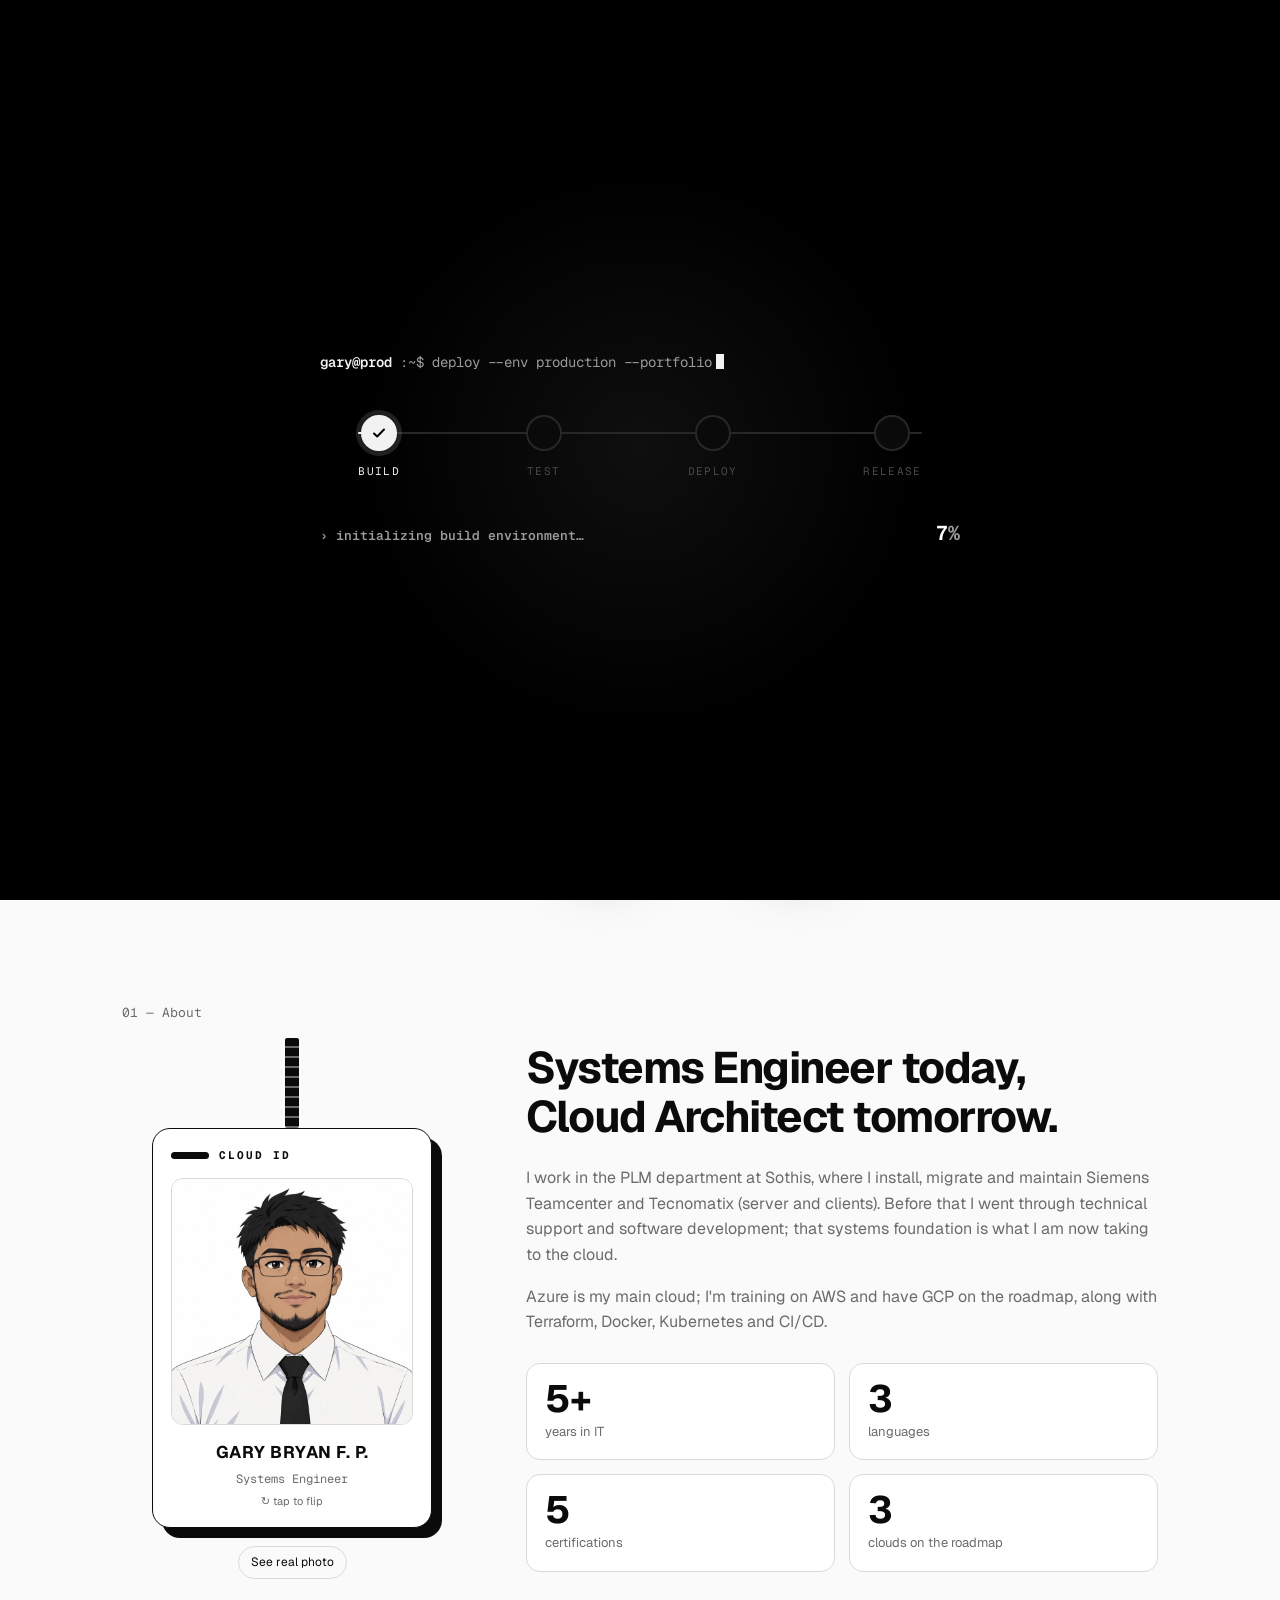
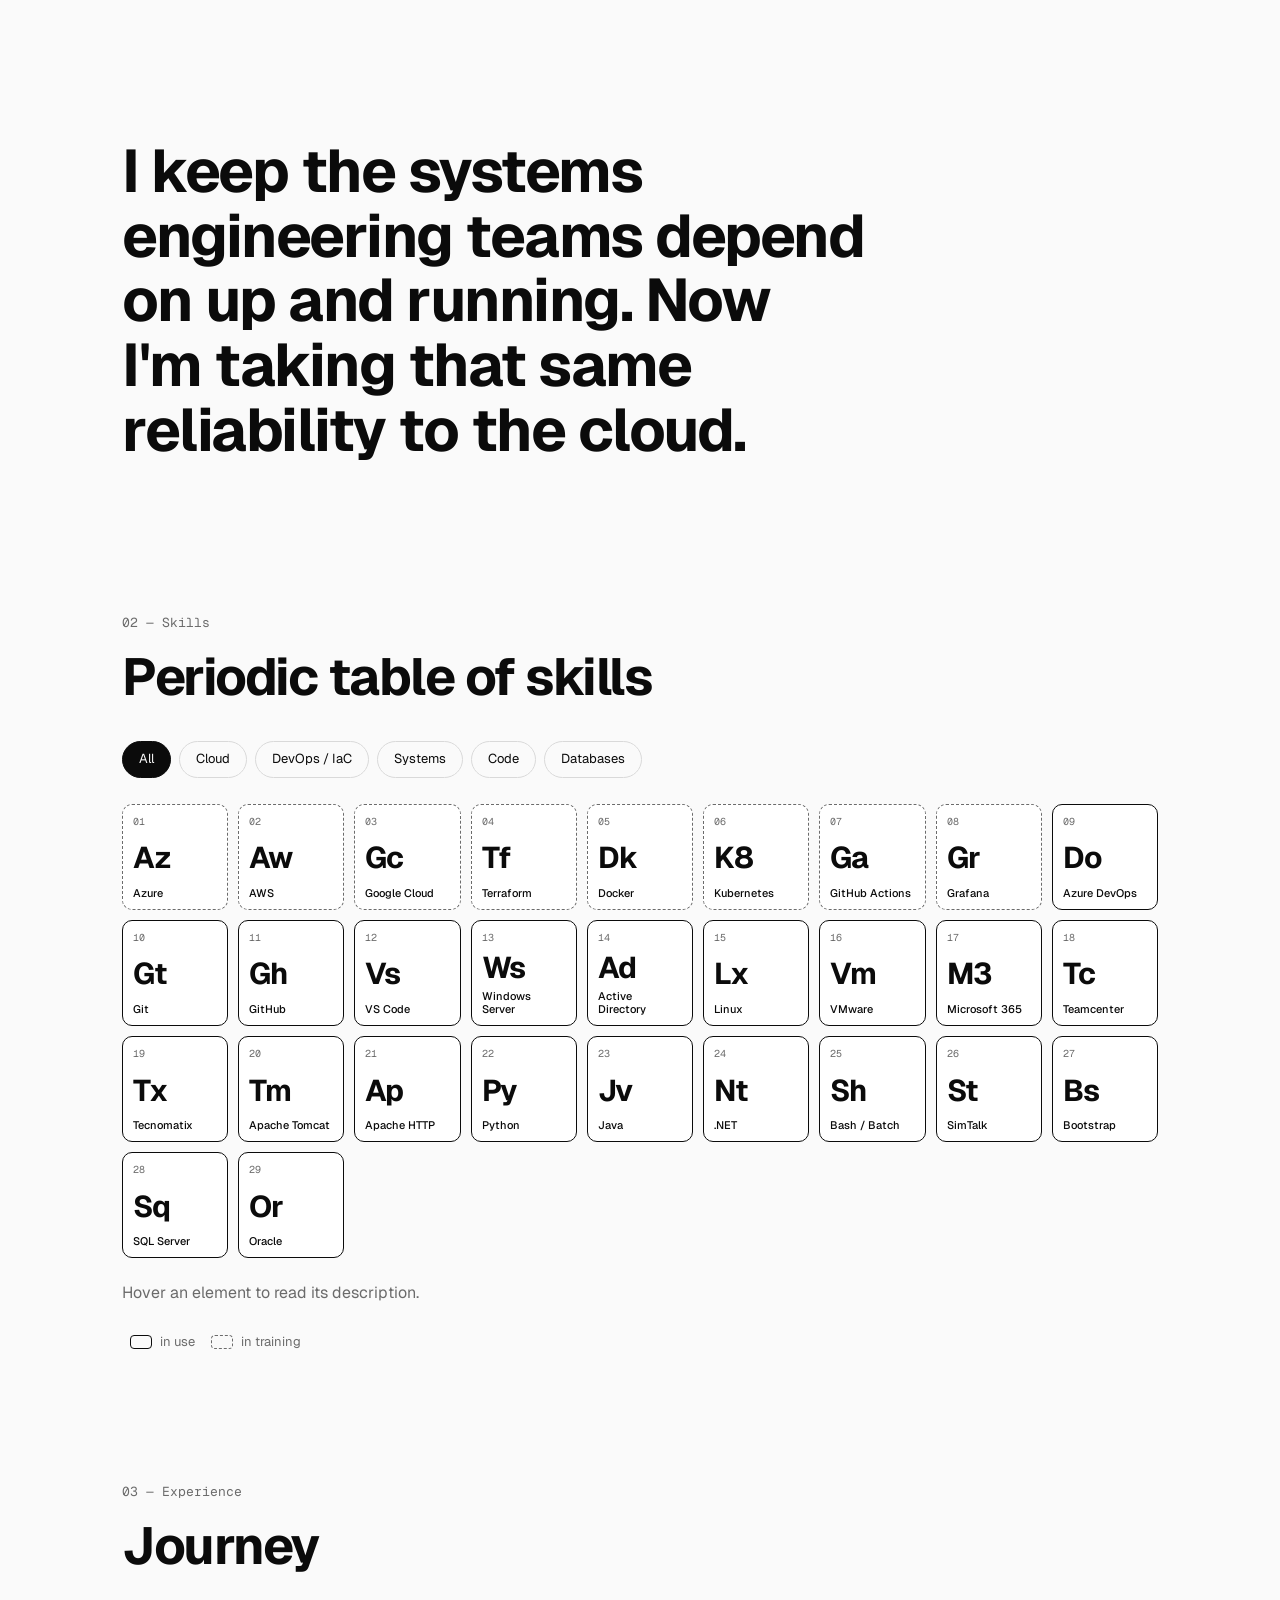
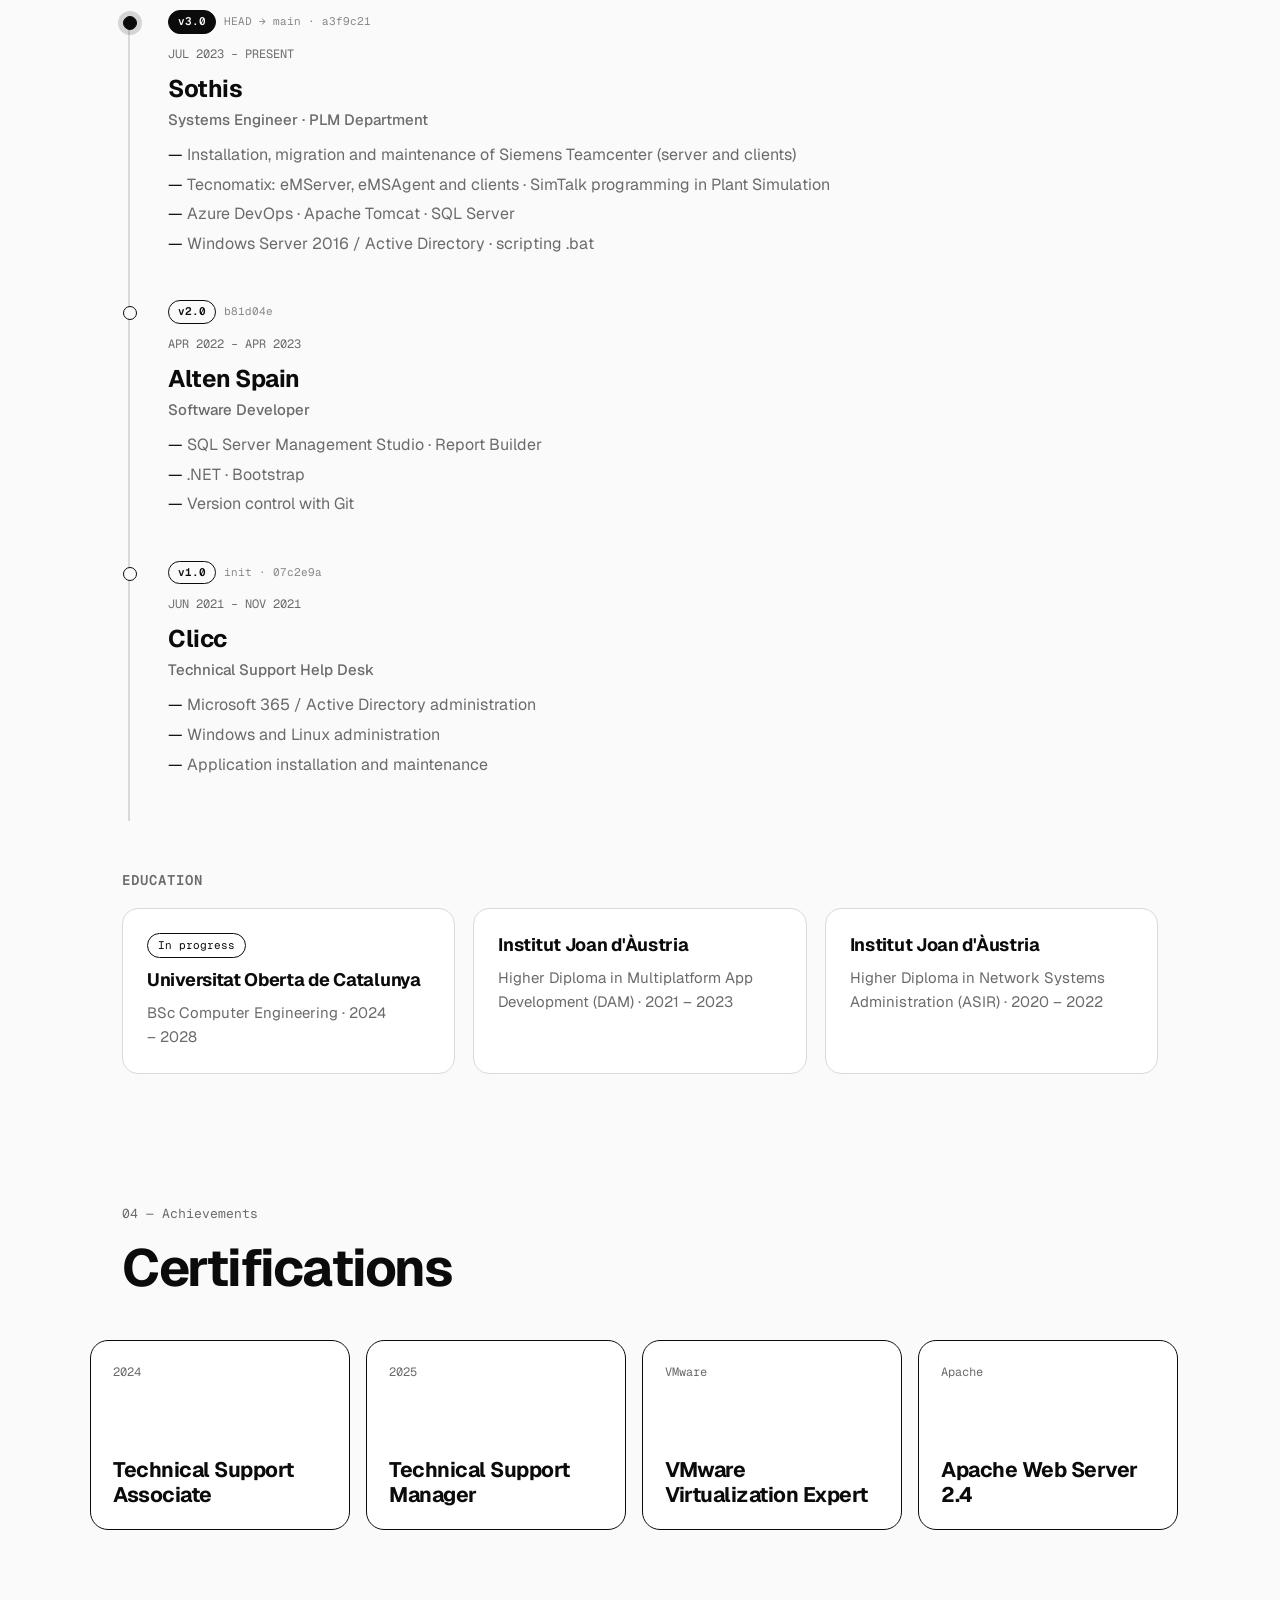
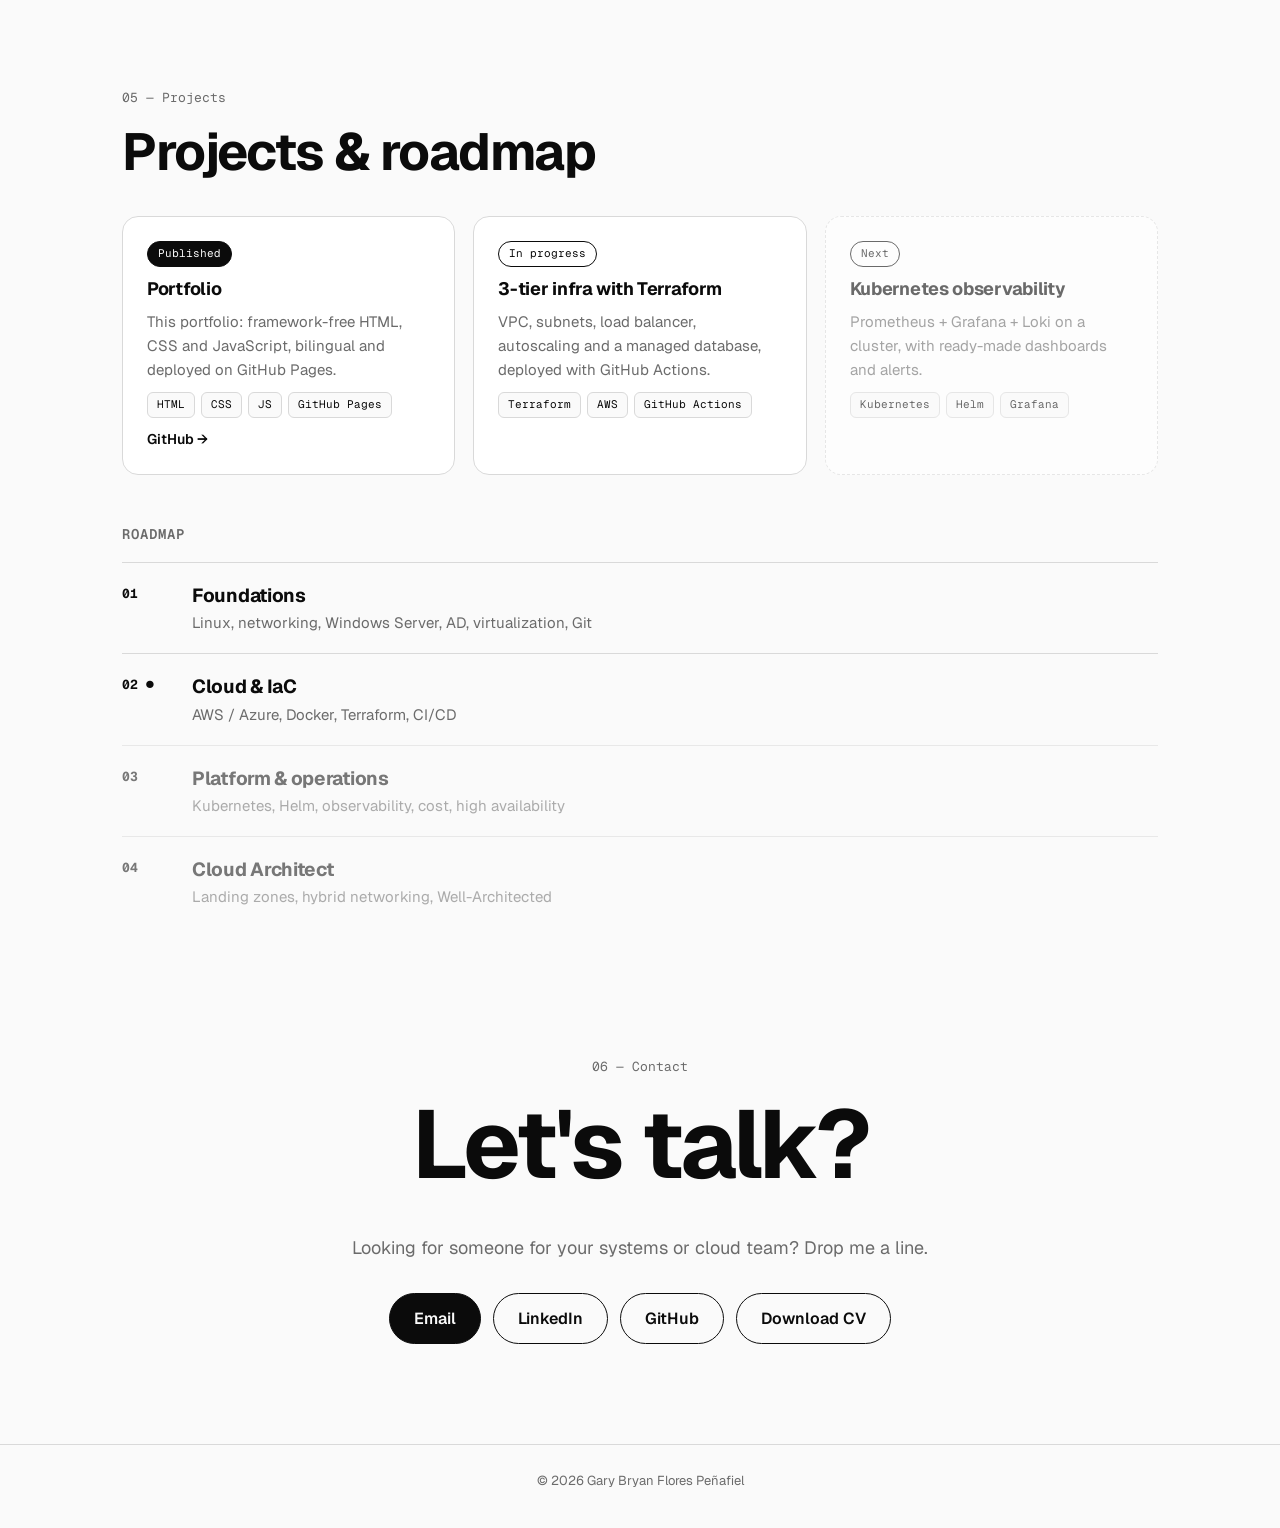
==== commit fbf45880: "Hero: clip nuevo (saludo, teclado holográfico, 'Desplegando…') y recursos ?v=15 Co-Authored-By: Clau" ====
--- a/index.html
+++ b/index.html
@@ -13,7 +13,7 @@
   <meta property="og:image" content="https://ryancloudops.github.io/Page/assets/gary-hero.webp" />
   <meta property="og:type" content="website" />
   <link href="https://fonts.googleapis.com/css2?family=Geist:wght@400;500;600;700&family=Geist+Mono:wght@400;600&display=swap" rel="stylesheet" />
-  <link rel="stylesheet" href="styles.css?v=13" />
+  <link rel="stylesheet" href="styles.css?v=15" />
   <script>try{if(sessionStorage.getItem("intro"))document.documentElement.classList.add("no-intro")}catch(e){}</script>
 </head>
 <body>
@@ -64,9 +64,10 @@
       </button>
 
       <div class="hero-stage" id="stage">
-        <img class="anim poster" id="hero-poster" src="assets/gary-hero.webp?v=9" alt="" />
+        <img class="anim poster" id="hero-poster" src="assets/gary-hero.webp?v=15" alt="" />
         <canvas class="anim" id="anim" width="640" height="1080" role="img" aria-label="Gary, personaje 3D"></canvas>
-        <video class="vid-src" id="hero-vid" src="assets/gary-hero.mp4?v=9" muted playsinline loop preload="auto" aria-hidden="true"></video>
+        <video class="vid-src" id="hero-vid" src="assets/gary-hero.mp4?v=15" muted playsinline loop preload="auto" aria-hidden="true"></video>
+        <div class="kbd" id="kbd" aria-hidden="true"></div>
         <p class="bubble" id="bubble" aria-live="polite"></p>
       </div>
       <div class="hero-text">
@@ -254,7 +255,7 @@
       <p class="egg-sig" aria-hidden="true">$ echo "gracias por enseñarnos a imaginar" <i class="caret"></i></p>
     </div>
   </div>
-  <script src="intro.js?v=13"></script>
-  <script src="script.js?v=13"></script>
+  <script src="intro.js?v=15"></script>
+  <script src="script.js?v=15"></script>
 </body>
 </html>
--- a/styles.css
+++ b/styles.css
@@ -73,8 +73,6 @@
 .bubble::before { content: ""; position: absolute; z-index: -1; left: 18px; top: -11px; width: 30px; height: 30px; border-radius: 50%; background: var(--c); box-shadow: 24px -5px 0 3px var(--c), 52px 1px 0 -3px var(--c); }
 .bubble::after { content: ""; position: absolute; left: 4px; bottom: -16px; width: 14px; height: 14px; border-radius: 50%; background: var(--c); box-shadow: -11px 12px 0 -3px var(--c); }
 .bubble.show { opacity: 1; transform: none; }
-.bubble.b-down { left: auto; right: 74%; top: 22%; transform-origin: 100% 100%; }
-.bubble.b-down::after { left: auto; right: 4px; box-shadow: 11px 12px 0 -3px var(--c); }
 .bubble.b-egg { left: 84%; top: 13%; padding: 8px 16px; font-size: 13px; }
 .hero-text { grid-column: 1; grid-row: 2; align-self: end; }
 .eyebrow { font-family: var(--mono); font-size: 12px; letter-spacing: 2px; text-transform: uppercase; color: var(--muted); margin-bottom: 14px; }
@@ -368,3 +366,12 @@
 .egg-sig { font-family: var(--mono); font-size: 12px; color: var(--muted); }
 .egg-sig .caret { background: var(--ink); width: 7px; height: 13px; }
 .egg-reveal::before { content: ""; position: absolute; top: 34px; left: -62px; width: 240px; height: 26px; background: #0b0b0b; border-block: 1px solid color-mix(in srgb, var(--ink) 40%, transparent); transform: rotate(-45deg); }
+
+/* Holographic keyboard shown while he types (synced in script.js: KBD) */
+.kbd { position: absolute; z-index: 1; left: 46.5%; top: 31%; width: 56%; padding: 8px; display: grid; gap: 4px; border-radius: 10px; background: rgba(8, 8, 8, .82); border: 1px solid rgba(255, 255, 255, .55); box-shadow: 0 0 24px rgba(255, 255, 255, .25), inset 0 0 14px rgba(255, 255, 255, .08); opacity: 0; transform: translateX(-50%) perspective(500px) rotateX(38deg) scale(.7); transform-origin: 50% 0; transition: opacity .35s var(--ease), transform .5s var(--ease); pointer-events: none; }
+.kbd.show { opacity: 1; transform: translateX(-50%) perspective(500px) rotateX(38deg); }
+.kbd .kr { display: flex; justify-content: center; gap: 4px; }
+.kbd i { flex: 1; height: 15px; max-width: 26px; border-radius: 3px; border: 1px solid rgba(255, 255, 255, .6); transition: background .12s, box-shadow .12s; }
+.kbd i.sp { flex: 0 0 52%; max-width: none; }
+.kbd i.hit { background: #fff; box-shadow: 0 0 10px #fff; }
+@media (max-width: 800px) { .kbd i { height: 9px; } .kbd { padding: 5px; gap: 3px; } }
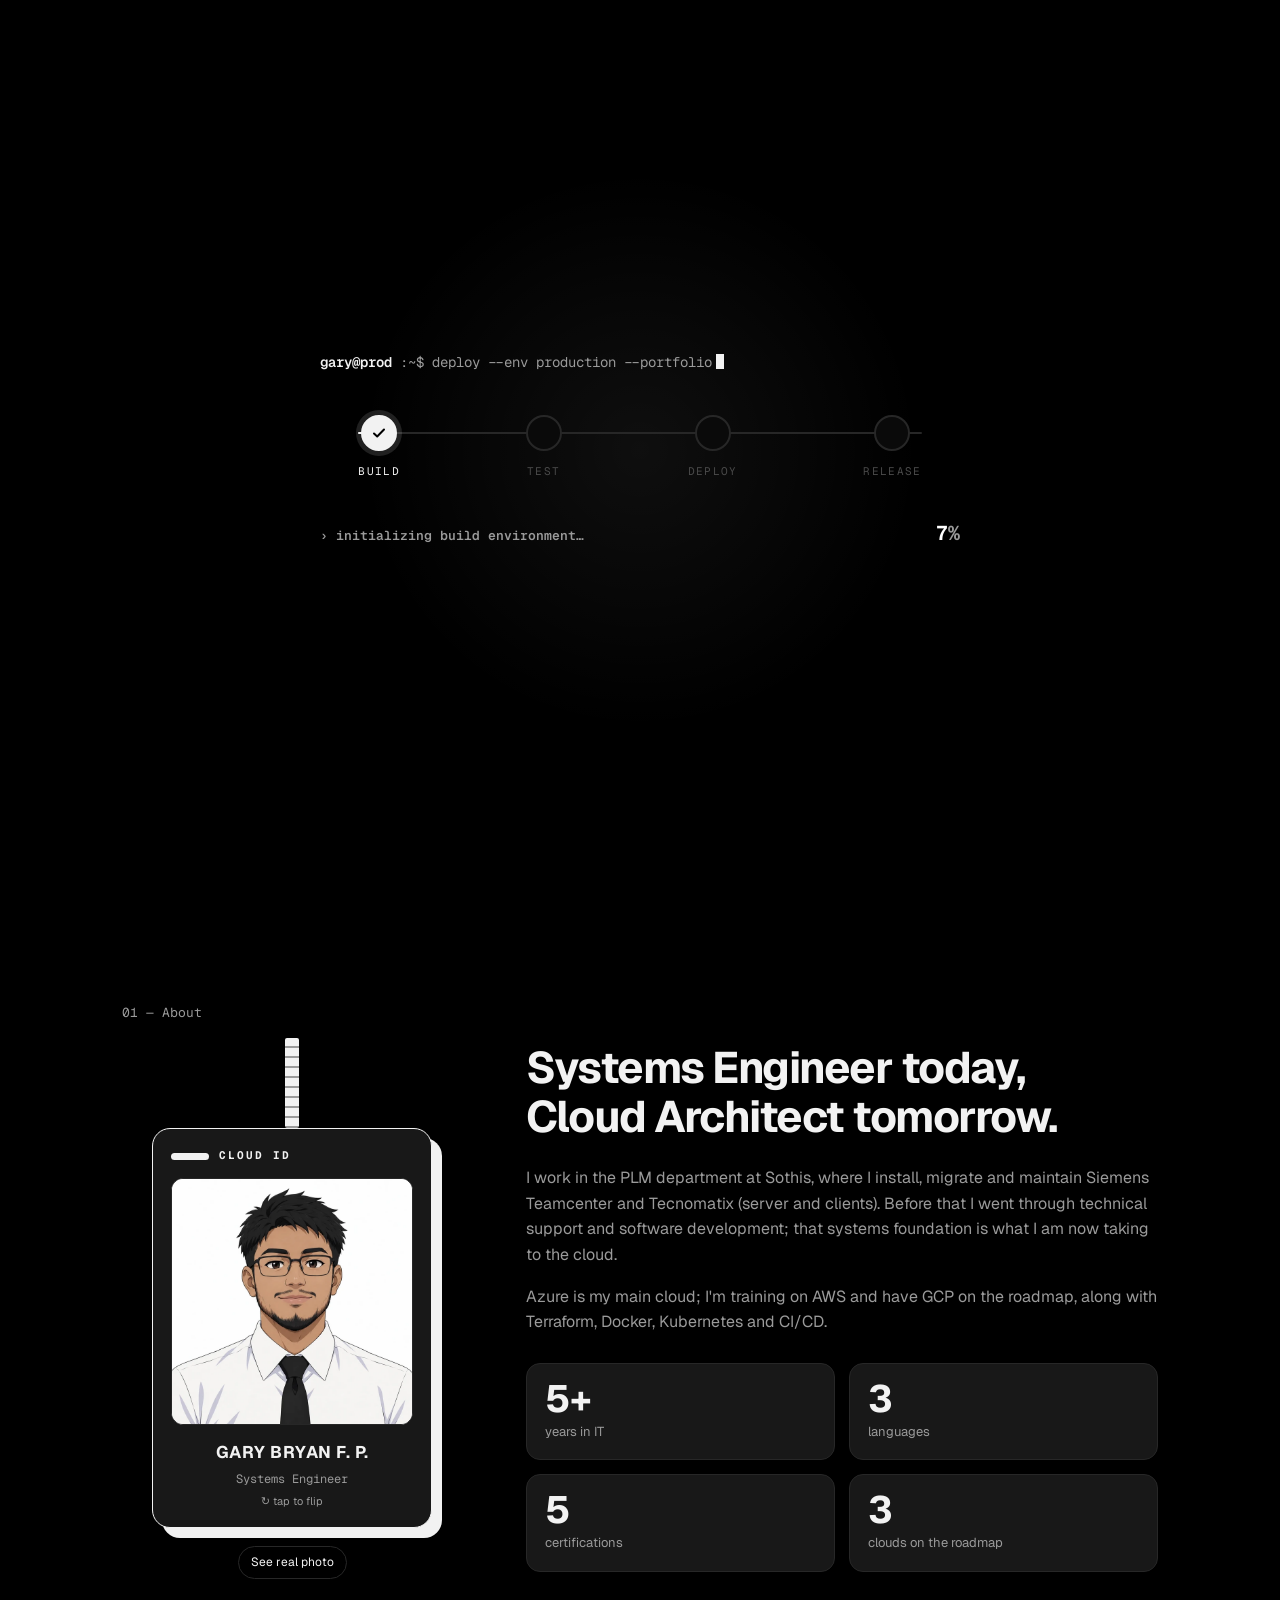
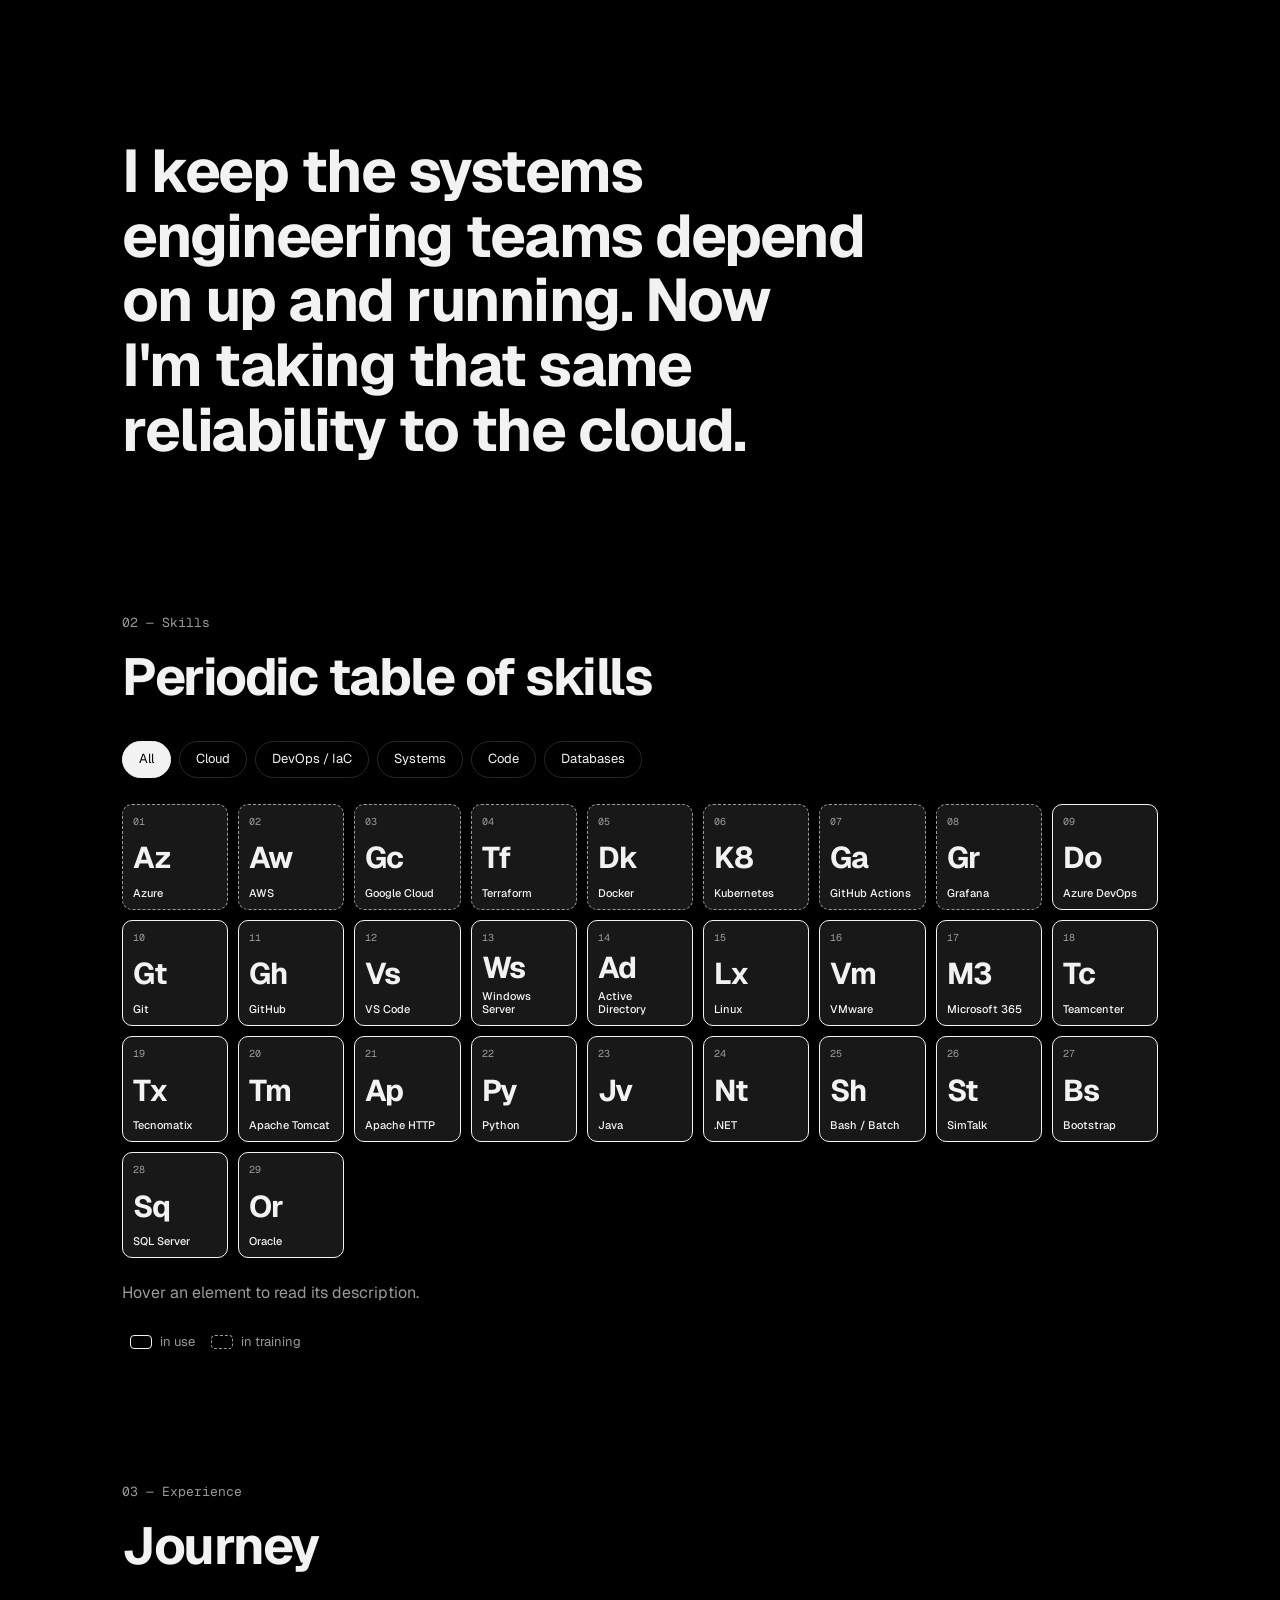
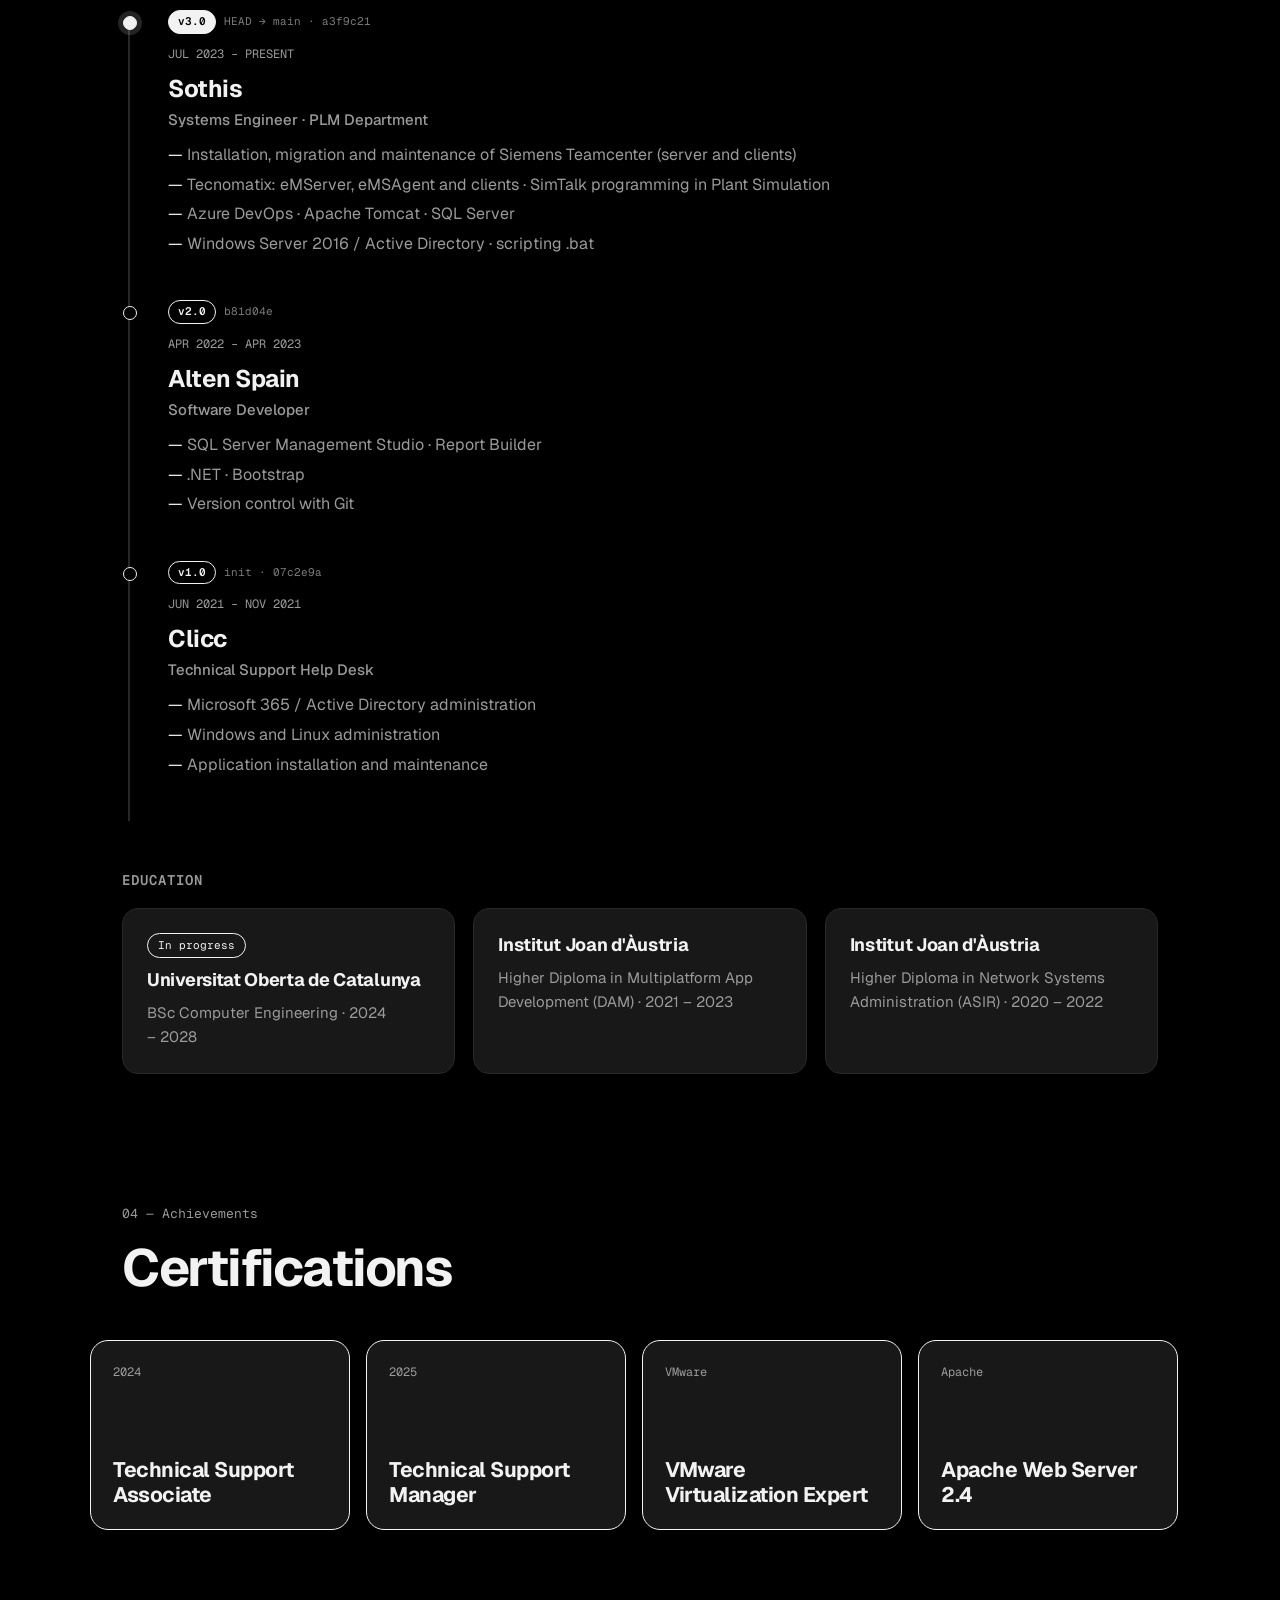
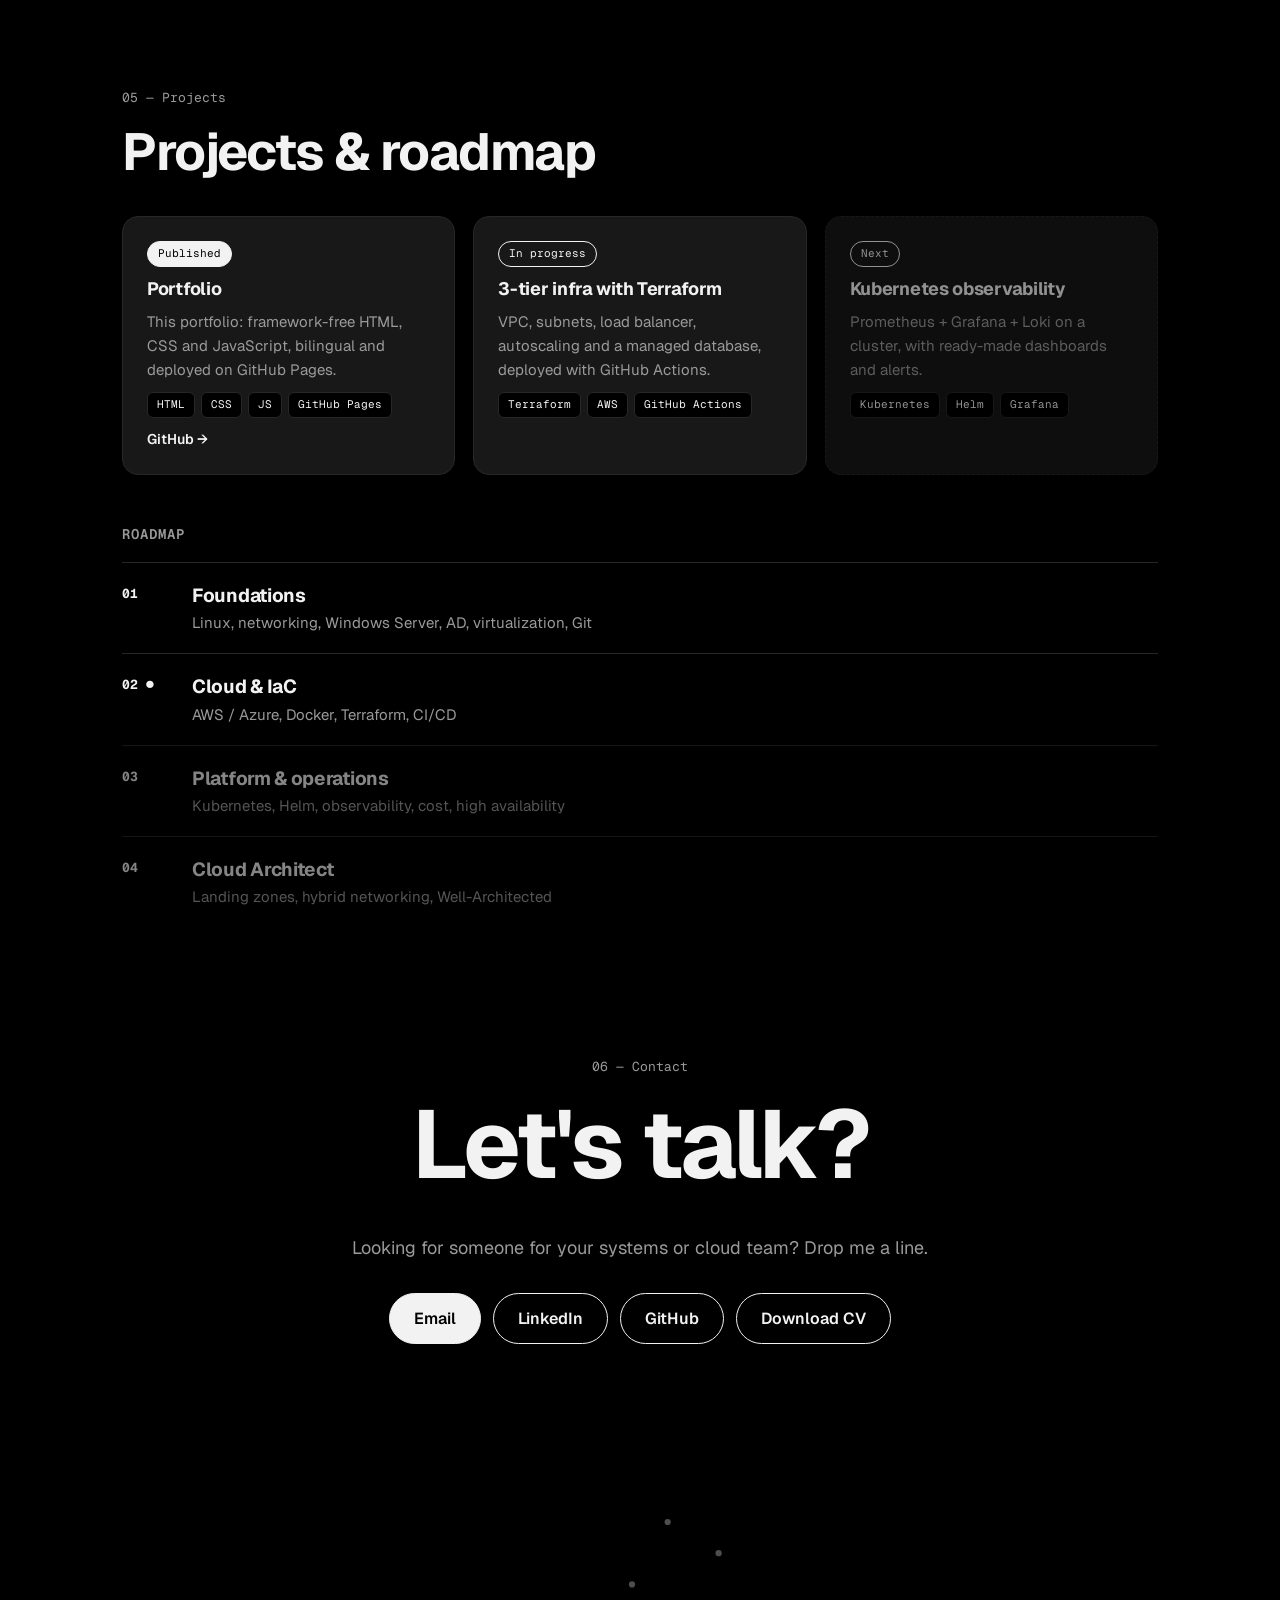
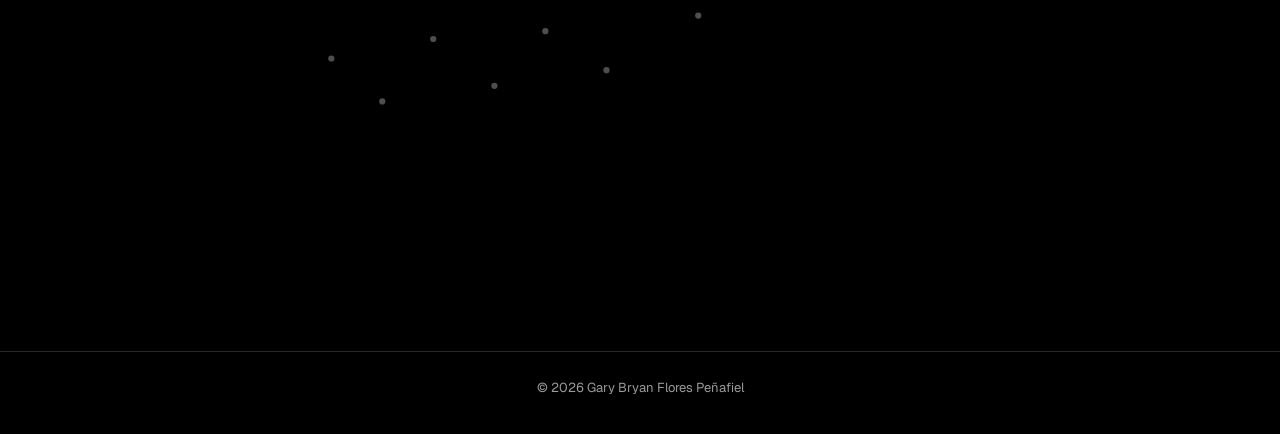
==== commit da52dced: "Estrellas ocultas con homenaje, tema oscuro por defecto, destellos en el fondo y dragón en el pie de" ====
--- a/index.html
+++ b/index.html
@@ -13,8 +13,8 @@
   <meta property="og:image" content="https://ryancloudops.github.io/Page/assets/gary-hero.webp" />
   <meta property="og:type" content="website" />
   <link href="https://fonts.googleapis.com/css2?family=Geist:wght@400;500;600;700&family=Geist+Mono:wght@400;600&display=swap" rel="stylesheet" />
-  <link rel="stylesheet" href="styles.css?v=15" />
-  <script>try{if(sessionStorage.getItem("intro"))document.documentElement.classList.add("no-intro")}catch(e){}</script>
+  <link rel="stylesheet" href="styles.css?v=18" />
+  <script>try{var d=document.documentElement;if(sessionStorage.getItem("intro"))d.classList.add("no-intro");d.dataset.theme=sessionStorage.getItem("pf-theme")||"dark"}catch(e){document.documentElement.dataset.theme="dark"}</script>
 </head>
 <body>
   <div class="intro" id="intro" role="status" aria-label="Cargando">
@@ -55,18 +55,14 @@
     <section class="hero" id="hero">
       <div class="ghost-name" aria-hidden="true">GARY</div>
 
-      <!-- Easter egg: two halves to join, then break with the hammer -->
-      <button class="egg-half egg-l" id="egg-l" type="button" data-i18n-label="egg.half" aria-label="Mitad de un huevo de Pascua: arrástrala hasta la otra"></button>
-      <button class="egg-half egg-r" id="egg-r" type="button" data-i18n-label="egg.half" aria-label="Mitad de un huevo de Pascua: arrástrala hasta la otra"></button>
-      <p class="egg-tip" id="egg-tip" data-i18n="egg.tip" hidden>¡Rómpelo!</p>
-      <button class="hammer" id="hammer" type="button" data-i18n-label="egg.hammer" aria-label="Martillo: golpea el huevo" hidden>
-        <svg viewBox="0 0 64 64" aria-hidden="true"><rect x="28" y="24" width="8" height="38" rx="3" fill="#9a6a3a" stroke="#0b0b0b" stroke-width="2" /><rect x="10" y="8" width="44" height="18" rx="4" fill="#3b3b3b" stroke="#0b0b0b" stroke-width="2" /><rect x="14" y="11" width="18" height="4" rx="2" fill="#8a8a8a" /></svg>
-      </button>
+      <!-- Hidden easter egg: two stars that look like part of the sky; join them to draw a constellation -->
+      <button class="egg-half egg-l" id="egg-l" type="button" data-i18n-label="egg.half" aria-label="Una estrella brillante: arrástrala hasta la otra"></button>
+      <button class="egg-half egg-r" id="egg-r" type="button" data-i18n-label="egg.half" aria-label="Una estrella brillante: arrástrala hasta la otra"></button>
 
       <div class="hero-stage" id="stage">
-        <img class="anim poster" id="hero-poster" src="assets/gary-hero.webp?v=15" alt="" />
+        <img class="anim poster" id="hero-poster" src="assets/gary-hero.webp?v=18" alt="" />
         <canvas class="anim" id="anim" width="640" height="1080" role="img" aria-label="Gary, personaje 3D"></canvas>
-        <video class="vid-src" id="hero-vid" src="assets/gary-hero.mp4?v=15" muted playsinline loop preload="auto" aria-hidden="true"></video>
+        <video class="vid-src" id="hero-vid" src="assets/gary-hero.mp4?v=18" muted playsinline loop preload="auto" aria-hidden="true"></video>
         <div class="kbd" id="kbd" aria-hidden="true"></div>
         <p class="bubble" id="bubble" aria-live="polite"></p>
       </div>
@@ -242,20 +238,25 @@
     </section>
   </main>
 
+  <!-- Hidden: the Draco constellation. Brush the stars with the cursor and a dragon (and a Sun Tzu quote) appears -->
+  <div class="sky" id="sky">
+    <blockquote class="sky-quote" id="sky-quote"><q data-i18n="sky.quote">Toda guerra se basa en el engaño.</q><cite data-i18n="sky.cite">— Sun Tzu · El arte de la guerra</cite></blockquote>
+  </div>
+
   <footer class="footer">© 2026 Gary Bryan Flores Peñafiel</footer>
 
   <!-- Easter egg reward -->
   <div class="egg-reveal" id="egg-reveal" role="dialog" aria-modal="true" aria-labelledby="egg-quote" hidden>
     <button class="ghost egg-close" id="egg-close" data-i18n-label="egg.close" aria-label="Cerrar">✕</button>
+    <svg class="egg-ribbon" viewBox="0 -10 100 150" aria-label="Lazo negro de luto" role="img"><defs><linearGradient id="rb" gradientUnits="userSpaceOnUse" x1="20" y1="0" x2="80" y2="140"><stop offset="0" stop-color="#6a6a6a"/><stop offset=".45" stop-color="#262626"/><stop offset="1" stop-color="#0a0a0a"/></linearGradient><clipPath id="rbc"><polygon points="0,-10 100,-10 100,140 76,140 68,130 60,140 40,140 32,130 24,140 0,140"/></clipPath></defs><g clip-path="url(#rbc)" fill="none" stroke-linejoin="round"><path id="rbp" d="M32 136C38 104 44 84 50 64C56 44 72 28 66 12C60-2 38-2 34 12C28 28 44 44 50 64C56 84 62 104 68 136" stroke="url(#rb)" stroke-width="15"/><path d="M50 64C56 84 62 104 68 136" stroke="url(#rb)" stroke-width="15"/></g></svg>
     <div class="egg-card">
-      <svg class="egg-ribbon" viewBox="0 0 60 80" aria-hidden="true"><path d="M30 31C8 2 2 26 30 33C58 26 52 2 30 31Z"/><path d="M30 32L13 73L24 66L28 77L35 35Z"/><path d="M30 32L47 73L36 66L32 77L25 35Z"/></svg>
-      <p class="egg-tribute"><span data-i18n="egg.honor">En honor a</span> <strong>Alejandro Taboada Sánchez</strong></p>
+      <p class="egg-tribute"><strong>Alejandro Taboada Sánchez</strong></p>
       <p class="egg-quote" id="egg-quote" data-i18n="egg.quote">Si puedes imaginarlo, puedes programarlo.</p>
       <a class="btn solid egg-link" href="https://www.youtube.com/channel/UC7QoKU6bj1QbXQuNIjan82Q" target="_blank" rel="noopener">▶ Programación ATS</a>
       <p class="egg-sig" aria-hidden="true">$ echo "gracias por enseñarnos a imaginar" <i class="caret"></i></p>
     </div>
   </div>
-  <script src="intro.js?v=15"></script>
-  <script src="script.js?v=15"></script>
+  <script src="intro.js?v=18"></script>
+  <script src="script.js?v=18"></script>
 </body>
 </html>
--- a/styles.css
+++ b/styles.css
@@ -78,50 +78,28 @@
 .eyebrow { font-family: var(--mono); font-size: 12px; letter-spacing: 2px; text-transform: uppercase; color: var(--muted); margin-bottom: 14px; }
 h1 { font-size: clamp(48px, 8vw, 112px); line-height: .95; letter-spacing: -4px; font-weight: 700; background: linear-gradient(90deg, var(--h-from), var(--h-to)); -webkit-background-clip: text; background-clip: text; color: transparent; }
 
-/* EASTER EGG */
-.egg-half { position: absolute; z-index: 3; width: 112px; aspect-ratio: 100 / 130; padding: 0; border: 0; background: none; touch-action: none; cursor: grab; animation: bob 3.4s var(--ease) infinite alternate; transition: filter .5s var(--ease), opacity .5s var(--ease); opacity: .16; }
-.egg-half:hover, .egg-half:focus-visible, .egg-half.dragging, .egg-half.near, .hero.egg-joined .egg-half { opacity: 1; }
-@media (hover: none) { .egg-half { opacity: .28; } }
-.egg-half svg { display: block; width: 100%; height: 100%; overflow: visible; }
-.egg-l { left: max(-48px, calc(12px - var(--gut))); top: 14%; --tilt: -14deg; }
-.egg-r { right: max(-48px, calc(12px - var(--gut))); top: 8%; --tilt: 12deg; animation-delay: -1.7s; }
-@keyframes bob { from { transform: translateY(0) rotate(var(--tilt)); } to { transform: translateY(-10px) rotate(calc(var(--tilt) * .6)); } }
-.egg-half .shell { fill: #f6f6f6; }
-.egg-half .deco { fill: #0b0b0b; }
-.egg-half .led { fill: #f6f6f6; }
-.egg-half .bin { fill: #0b0b0b; stroke: none; font: 700 13px "Geist Mono", ui-monospace, monospace; }
-.egg-half .zz { fill: none; stroke: #0b0b0b; stroke-width: 4; stroke-linejoin: round; }
-.egg-half .shine { fill: #ffffff; opacity: .9; }
-.egg-half .outline { fill: none; stroke: #0b0b0b; stroke-width: 3; }
-.egg-half .seam { fill: none; stroke: #0b0b0b; stroke-width: 3; stroke-linejoin: round; }
-.egg-half .crack { fill: none; stroke: #0b0b0b; stroke-width: 2.5; stroke-linecap: round; stroke-linejoin: round; opacity: 0; transition: opacity .15s; }
-.hero[data-cracks] .c1, .hero[data-cracks="2"] .c2, .hero[data-cracks="3"] .c2, .hero[data-cracks="3"] .c3 { opacity: 1; }
-.hero.peek .egg-half, .egg-half.near { filter: drop-shadow(0 0 16px color-mix(in srgb, var(--ink) 55%, transparent)); }
-.egg-half.dragging { z-index: 5; cursor: grabbing; animation-play-state: paused; }
-.egg-half.wiggle { animation: wiggle .5s var(--ease); }
-@keyframes wiggle { 25% { transform: rotate(calc(var(--tilt) - 12deg)); } 60% { transform: rotate(calc(var(--tilt) + 10deg)); } }
-.hero.egg-joined .egg-half { animation: none; transform: none; cursor: url("data:image/svg+xml,%3Csvg xmlns='http://www.w3.org/2000/svg' width='32' height='32' viewBox='0 0 64 64'%3E%3Crect x='28' y='24' width='8' height='38' rx='3' fill='%239a6a3a' stroke='%230b0b0b' stroke-width='3'/%3E%3Crect x='10' y='8' width='44' height='18' rx='4' fill='%233b3b3b' stroke='%230b0b0b' stroke-width='3'/%3E%3C/svg%3E") 16 8, pointer; }
-.egg-half.snap { transition: translate .4s var(--ease), filter .5s var(--ease); }
-.hero.egg-joined .egg-half.shake { animation: shake .3s var(--ease); }
-@keyframes shake { 25% { transform: translateX(-4px) rotate(-3deg); } 60% { transform: translateX(4px) rotate(3deg); } }
-.hero.egg-joined .egg-half.burst { pointer-events: none; transition: opacity .5s var(--ease), transform .6s var(--ease); opacity: 0; }
-.hero.egg-joined .egg-l.burst { transform: translate(-40px, 30px) rotate(-50deg); }
-.hero.egg-joined .egg-r.burst { transform: translate(40px, 30px) rotate(50deg); }
-.shard { position: absolute; z-index: 4; width: 14px; height: 12px; margin: -6px 0 0 -7px; background: #f6f6f6; border: 2px solid #0b0b0b; clip-path: polygon(50% 0, 100% 100%, 0 80%); pointer-events: none; animation: shard 1s var(--ease) forwards; }
-.shard:nth-child(odd) { background: #0b0b0b; }
-@keyframes shard { to { transform: translate(var(--dx), var(--dy)) rotate(var(--r)); opacity: 0; } }
-.egg-tip { position: absolute; z-index: 4; margin: 0; padding: 6px 14px; border-radius: 999px; background: var(--inv); color: var(--inv-ink); font-size: 14px; font-weight: 700; white-space: nowrap; opacity: 0; transform: translate(-50%, -100%) translateY(8px) scale(.9); transition: opacity .3s var(--ease), transform .5s var(--ease); pointer-events: none; }
-.egg-tip.show { opacity: 1; transform: translate(-50%, -100%); animation: pulse 1.2s var(--ease) .5s infinite alternate; }
-@keyframes pulse { to { transform: translate(-50%, -100%) scale(1.08); } }
-.hammer { position: absolute; z-index: 4; width: 56px; height: 56px; padding: 0; border: 0; background: none; opacity: 0; transition: opacity .3s var(--ease); }
-.hammer.show { opacity: 1; }
-.hammer.flip { transform: scaleX(-1); }
-.hammer svg { display: block; width: 100%; height: 100%; transform-origin: 50% 92%; transform: rotate(28deg); filter: drop-shadow(0 6px 8px rgba(0,0,0,.25)); }
-.hammer.show svg { animation: ready 1s var(--ease) infinite alternate; }
-@keyframes ready { to { transform: rotate(18deg); } }
-.hammer.swing svg { animation: swing .34s var(--ease); }
-@keyframes swing { 0% { transform: rotate(28deg); } 45% { transform: rotate(-62deg); } 100% { transform: rotate(28deg); } }
-
+/* EASTER EGG: two stars that blend into the sky; joined, they draw a constellation */
+.egg-half { position: absolute; z-index: 3; width: 44px; height: 44px; padding: 0; border: 0; background: none; touch-action: none; cursor: grab; color: var(--ink); opacity: .5; transition: opacity .4s var(--ease), transform .4s var(--ease), filter .4s var(--ease); }
+.egg-half svg { display: block; width: 100%; height: 100%; overflow: visible; animation: twinkle 3.6s ease-in-out infinite; }
+.egg-l { left: 11%; top: 38%; }
+.egg-r { right: 10%; top: 20%; }
+.egg-r svg { animation-delay: -1.8s; }
+@keyframes twinkle { 0%, 100% { transform: scale(.5); opacity: .55; } 50% { transform: scale(.78); opacity: 1; } }
+.egg-half:hover, .egg-half:focus-visible, .egg-half.near { opacity: 1; transform: scale(1.5); filter: drop-shadow(0 0 8px var(--ink)); }
+.egg-half.dragging { z-index: 5; cursor: grabbing; opacity: 1; transform: scale(1.5); filter: drop-shadow(0 0 10px var(--ink)); }
+.egg-half.snap { transition: translate .5s var(--ease), opacity .6s var(--ease); }
+.egg-half.wiggle svg { animation: wiggle .6s var(--ease); }
+@keyframes wiggle { 30% { transform: scale(1.2) rotate(40deg); } 60% { transform: scale(.9) rotate(-20deg); } }
+.con { position: absolute; z-index: 4; width: 210px; transform: translate(-50%, -50%); pointer-events: none; color: var(--ink); }
+.con svg { display: block; width: 100%; overflow: visible; filter: drop-shadow(0 0 6px color-mix(in srgb, var(--ink) 60%, transparent)); }
+.con polyline { fill: none; stroke: currentColor; stroke-width: 1.6; stroke-linecap: round; stroke-dasharray: 1; stroke-dashoffset: 1; animation: draw 1.1s var(--ease) .3s forwards; }
+.con polyline + polyline { animation-delay: 1s; }
+@keyframes draw { to { stroke-dashoffset: 0; } }
+.con circle { fill: currentColor; transform-box: fill-box; transform-origin: center; animation: pop .6s var(--ease) both; }
+.con circle:nth-of-type(1) { animation-delay: .1s; } .con circle:nth-of-type(2) { animation-delay: .5s; } .con circle:nth-of-type(3) { animation-delay: .9s; } .con circle:nth-of-type(4) { animation-delay: 1.2s; } .con circle:nth-of-type(5) { animation-delay: 1.4s; }
+@keyframes pop { from { transform: scale(0); } to { transform: scale(1); } }
+.con text { fill: currentColor; font: 600 10px var(--mono); text-anchor: middle; letter-spacing: .25em; opacity: 0; animation: fade .8s var(--ease) 1.6s forwards; }
+@keyframes fade { to { opacity: .85; } }
 /* Reward overlay */
 .egg-reveal { overflow: hidden; position: fixed; inset: 0; z-index: 90; display: grid; place-items: center; padding: 24px; background: color-mix(in srgb, var(--bg) 88%, transparent); backdrop-filter: blur(16px); -webkit-backdrop-filter: blur(16px); opacity: 0; transition: opacity .4s var(--ease); }
 .egg-reveal[hidden] { display: none; }
@@ -273,9 +251,9 @@
   .bubble, .bubble.b-down, .bubble.b-egg { left: 56%; right: auto; top: 0; max-width: min(170px, 44vw); padding: 8px 14px; font-size: 12px; line-height: 16px; transform-origin: 0 100%; }
   .bubble.b-down::after { left: 4px; right: auto; box-shadow: -11px 12px 0 -3px var(--c); }
   .bubble::before { width: 22px; height: 22px; top: -8px; left: 12px; box-shadow: 18px -4px 0 2px var(--c), 38px 1px 0 -3px var(--c); }
-  .egg-half { width: 72px; }
-  .egg-l { left: -6px; top: 210px; }
-  .egg-r { right: -6px; top: 310px; }
+  .egg-half { width: 40px; height: 40px; }
+  .egg-l { left: 6%; top: 180px; }
+  .egg-r { right: 6%; top: 90px; }
   .hero-text { grid-row: 2; }
   .hero-cta { grid-column: 1; grid-row: 3; justify-self: start; justify-items: start; }
   .about { grid-template-columns: 1fr; gap: 28px; }
@@ -334,7 +312,7 @@
 .cur-ring, .cur-dot { display: none; }
 @media (hover: hover) and (pointer: fine) {
   html.has-cur, html.has-cur a, html.has-cur button, html.has-cur [role="button"] { cursor: none; }
-  html.has-cur .egg-half, html.has-cur .scroller, html.has-cur .hero.egg-joined .egg-half { cursor: auto; }
+  html.has-cur .egg-half, html.has-cur .scroller { cursor: auto; }
   .cur-ring, .cur-dot { display: block; position: fixed; left: 0; top: 0; z-index: 300; pointer-events: none; border-radius: 50%; opacity: 0; transition: opacity .3s var(--ease); mix-blend-mode: difference; }
   .cur-ring { width: 34px; height: 34px; margin: -17px 0 0 -17px; border: 1px solid #fff; transition: opacity .3s var(--ease), width .35s var(--ease), height .35s var(--ease), margin .35s var(--ease), background .35s var(--ease); }
   .cur-dot { width: 6px; height: 6px; margin: -3px 0 0 -3px; background: #fff; }
@@ -360,12 +338,10 @@
 .git .ref { opacity: .8; }
 
 /* Tribute */
-.egg-ribbon { width: 54px; height: 72px; fill: #0b0b0b; stroke: var(--ink); stroke-width: 1.6; stroke-linejoin: round; animation: hatch .8s var(--ease) both .2s; }
-.egg-tribute { font-size: 15px; letter-spacing: .02em; color: var(--muted); margin-top: -8px; }
-.egg-tribute strong { display: block; margin-top: 2px; font-size: clamp(18px, 2.4vw, 24px); font-weight: 600; color: var(--ink); letter-spacing: -.3px; }
+.egg-ribbon { position: absolute; top: 18px; left: 22px; width: 50px; height: 70px; filter: drop-shadow(0 0 1px rgba(255, 255, 255, .85)) drop-shadow(0 4px 8px rgba(0, 0, 0, .4)); animation: hatch .8s var(--ease) both .2s; }
+.egg-tribute strong { font-size: clamp(18px, 2.4vw, 24px); font-weight: 600; color: var(--ink); letter-spacing: -.3px; }
 .egg-sig { font-family: var(--mono); font-size: 12px; color: var(--muted); }
 .egg-sig .caret { background: var(--ink); width: 7px; height: 13px; }
-.egg-reveal::before { content: ""; position: absolute; top: 34px; left: -62px; width: 240px; height: 26px; background: #0b0b0b; border-block: 1px solid color-mix(in srgb, var(--ink) 40%, transparent); transform: rotate(-45deg); }
 
 /* Holographic keyboard shown while he types (synced in script.js: KBD) */
 .kbd { position: absolute; z-index: 1; left: 46.5%; top: 31%; width: 56%; padding: 8px; display: grid; gap: 4px; border-radius: 10px; background: rgba(8, 8, 8, .82); border: 1px solid rgba(255, 255, 255, .55); box-shadow: 0 0 24px rgba(255, 255, 255, .25), inset 0 0 14px rgba(255, 255, 255, .08); opacity: 0; transform: translateX(-50%) perspective(500px) rotateX(38deg) scale(.7); transform-origin: 50% 0; transition: opacity .35s var(--ease), transform .5s var(--ease); pointer-events: none; }
@@ -375,3 +351,37 @@
 .kbd i.sp { flex: 0 0 52%; max-width: none; }
 .kbd i.hit { background: #fff; box-shadow: 0 0 10px #fff; }
 @media (max-width: 800px) { .kbd i { height: 9px; } .kbd { padding: 5px; gap: 3px; } }
+
+/* ====== Hidden Draco constellation (footer sky) ====== */
+.sky { position: relative; width: min(760px, 100%); margin: 0 auto; padding: 0 16px 8px; color: var(--ink); }
+.sky svg { display: block; width: 100%; overflow: visible; touch-action: manipulation; user-select: none; }
+.sky .star { cursor: default; }
+.sky .star .core { fill: currentColor; opacity: .32; transition: opacity .4s var(--ease); animation: skytw 4s ease-in-out infinite; }
+.sky .star:nth-of-type(odd) .core { animation-delay: -2s; }
+.sky .star .hit { fill: transparent; }
+.sky .star.lit .core { opacity: 1; filter: drop-shadow(0 0 6px currentColor); animation: none; }
+@keyframes skytw { 50% { opacity: .6; } }
+.sky .edge { stroke: currentColor; stroke-width: 1.3; stroke-linecap: round; opacity: 0; transition: opacity .6s var(--ease); filter: drop-shadow(0 0 4px currentColor); }
+.sky .edge.on { opacity: .8; }
+.sky .dragon { opacity: 0; pointer-events: none; transition: opacity .6s var(--ease); }
+.sky.done .dragon { opacity: 1; animation: sway 5s 3s ease-in-out infinite; }
+@keyframes sway { 50% { transform: translateY(-4px); } }
+.sky .dragon .body { fill: color-mix(in srgb, currentColor 7%, transparent); stroke: currentColor; stroke-width: 1.6; stroke-linejoin: round; stroke-dasharray: 1; stroke-dashoffset: 1; filter: drop-shadow(0 0 6px color-mix(in srgb, currentColor 70%, transparent)); }
+.sky .dragon .fin, .sky .dragon .head, .sky .dragon .leg, .sky .dragon .scale, .sky .dragon .pearl { fill: none; stroke: currentColor; stroke-width: 1.5; stroke-linejoin: round; stroke-linecap: round; opacity: 0; filter: drop-shadow(0 0 5px color-mix(in srgb, currentColor 70%, transparent)); }
+.sky .dragon .scale { stroke-width: 1; }
+.sky .dragon .pearl circle { fill: color-mix(in srgb, currentColor 14%, transparent); }
+.sky .dragon .pearl path { stroke-width: 1.3; }
+.sky .dragon .eye { fill: currentColor; opacity: 0; }
+.sky.done .dragon .body { animation: skydraw 2.4s .2s cubic-bezier(.22, 1, .36, 1) forwards; }
+.sky.done .dragon .fin, .sky.done .dragon .head, .sky.done .dragon .leg, .sky.done .dragon .scale { animation: skyfade .8s 1.8s forwards; }
+.sky.done .dragon .eye { animation: skyfade .8s 2.2s forwards; }
+.sky.done .dragon .pearl { animation: skyfade .8s 2.4s forwards, skyglow 2.4s 3.2s ease-in-out infinite; }
+@keyframes skydraw { to { stroke-dashoffset: 0; } }
+@keyframes skyfade { to { opacity: 1; } }
+@keyframes skyglow { 50% { filter: drop-shadow(0 0 10px currentColor); } }
+.sky-quote { margin: -4px 0 36px; text-align: center; opacity: 0; transform: translateY(10px); transition: opacity .9s 2.4s var(--ease), transform .9s 2.4s var(--ease); }
+.sky.done .sky-quote { opacity: 1; transform: none; }
+.sky-quote q { display: block; font-size: clamp(22px, 4vw, 34px); font-weight: 700; letter-spacing: -1px; quotes: "«" "»"; text-wrap: balance; }
+.sky-quote cite { display: block; margin-top: 6px; font: 12px var(--mono); color: var(--muted); font-style: normal; letter-spacing: .08em; text-transform: uppercase; }
+.sky:not(.done) .sky-quote { visibility: hidden; transition: none; }
+@media (prefers-reduced-motion: reduce) { .sky .dragon .body { stroke-dashoffset: 0; animation: none !important; } .sky .dragon > *, .sky .dragon g > * { animation: none !important; opacity: 1; } .sky .dragon { animation: none !important; } .sky-quote { transition: none; } }
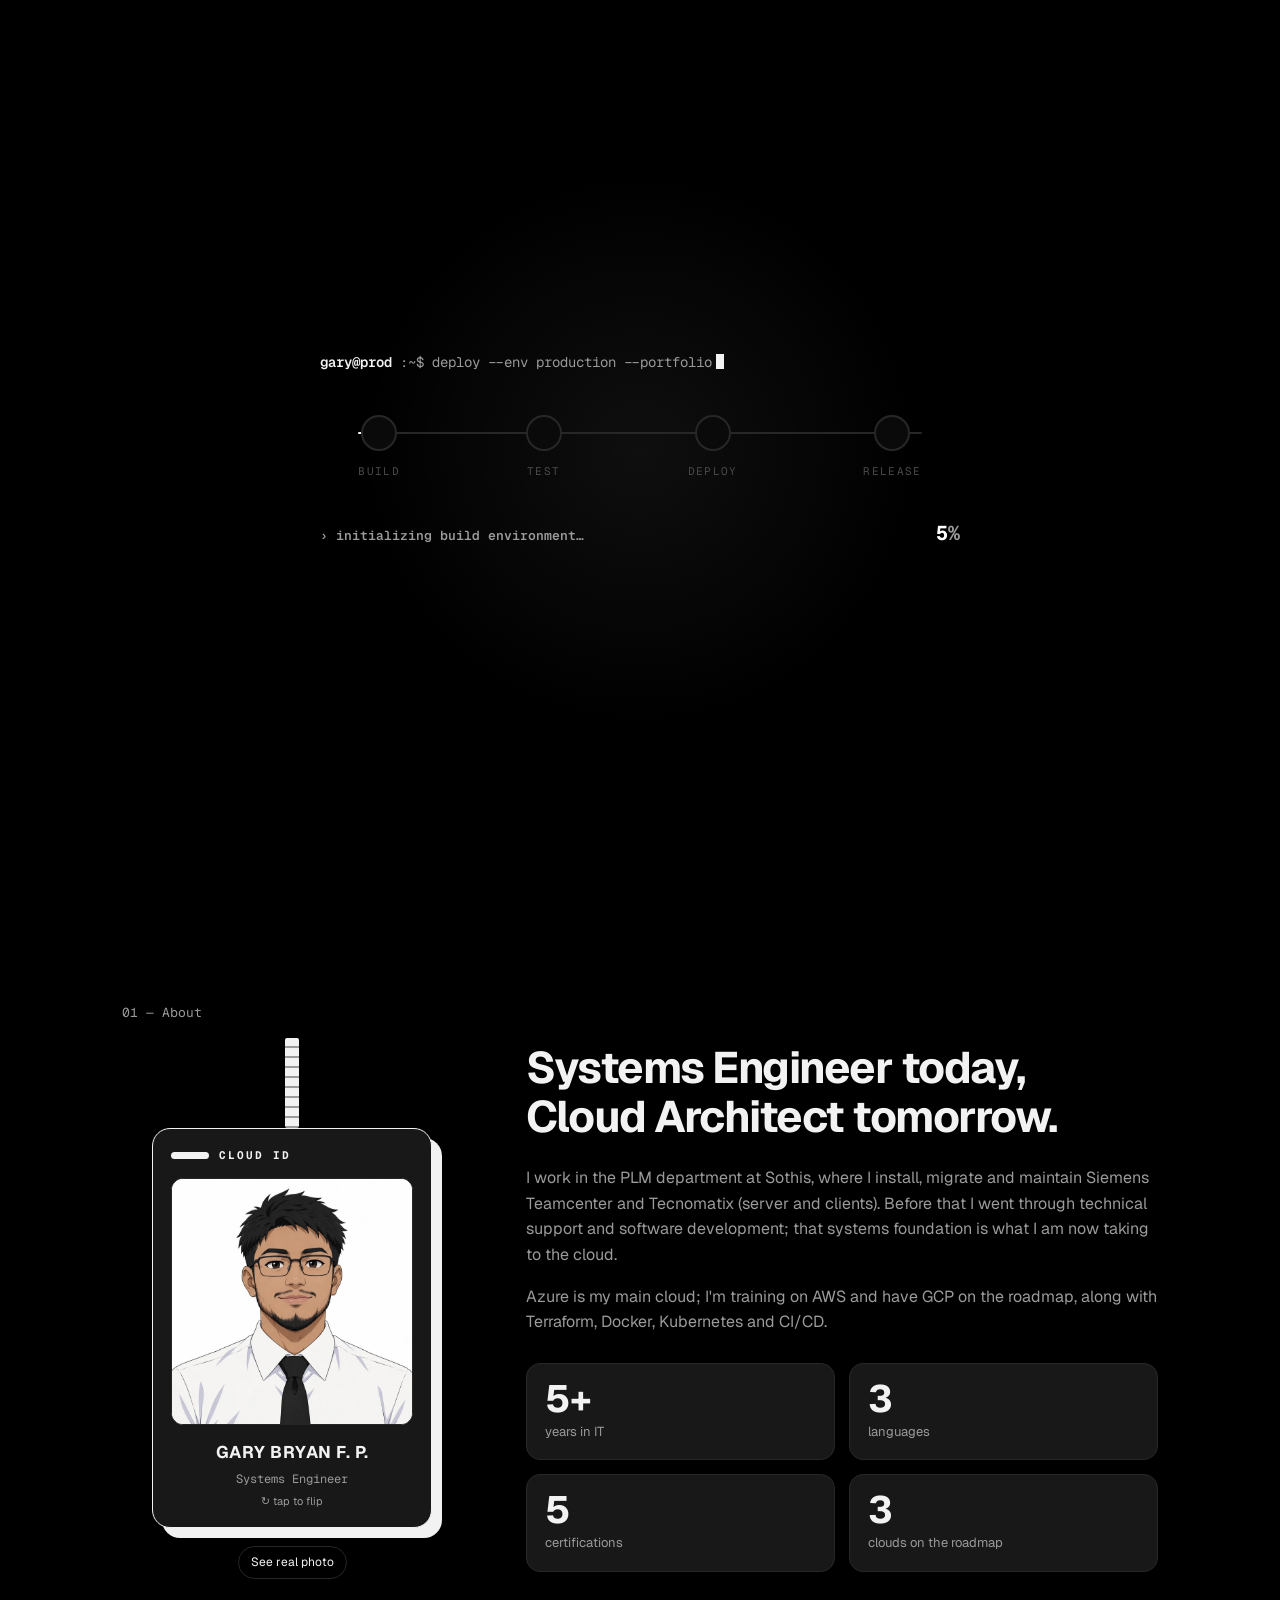
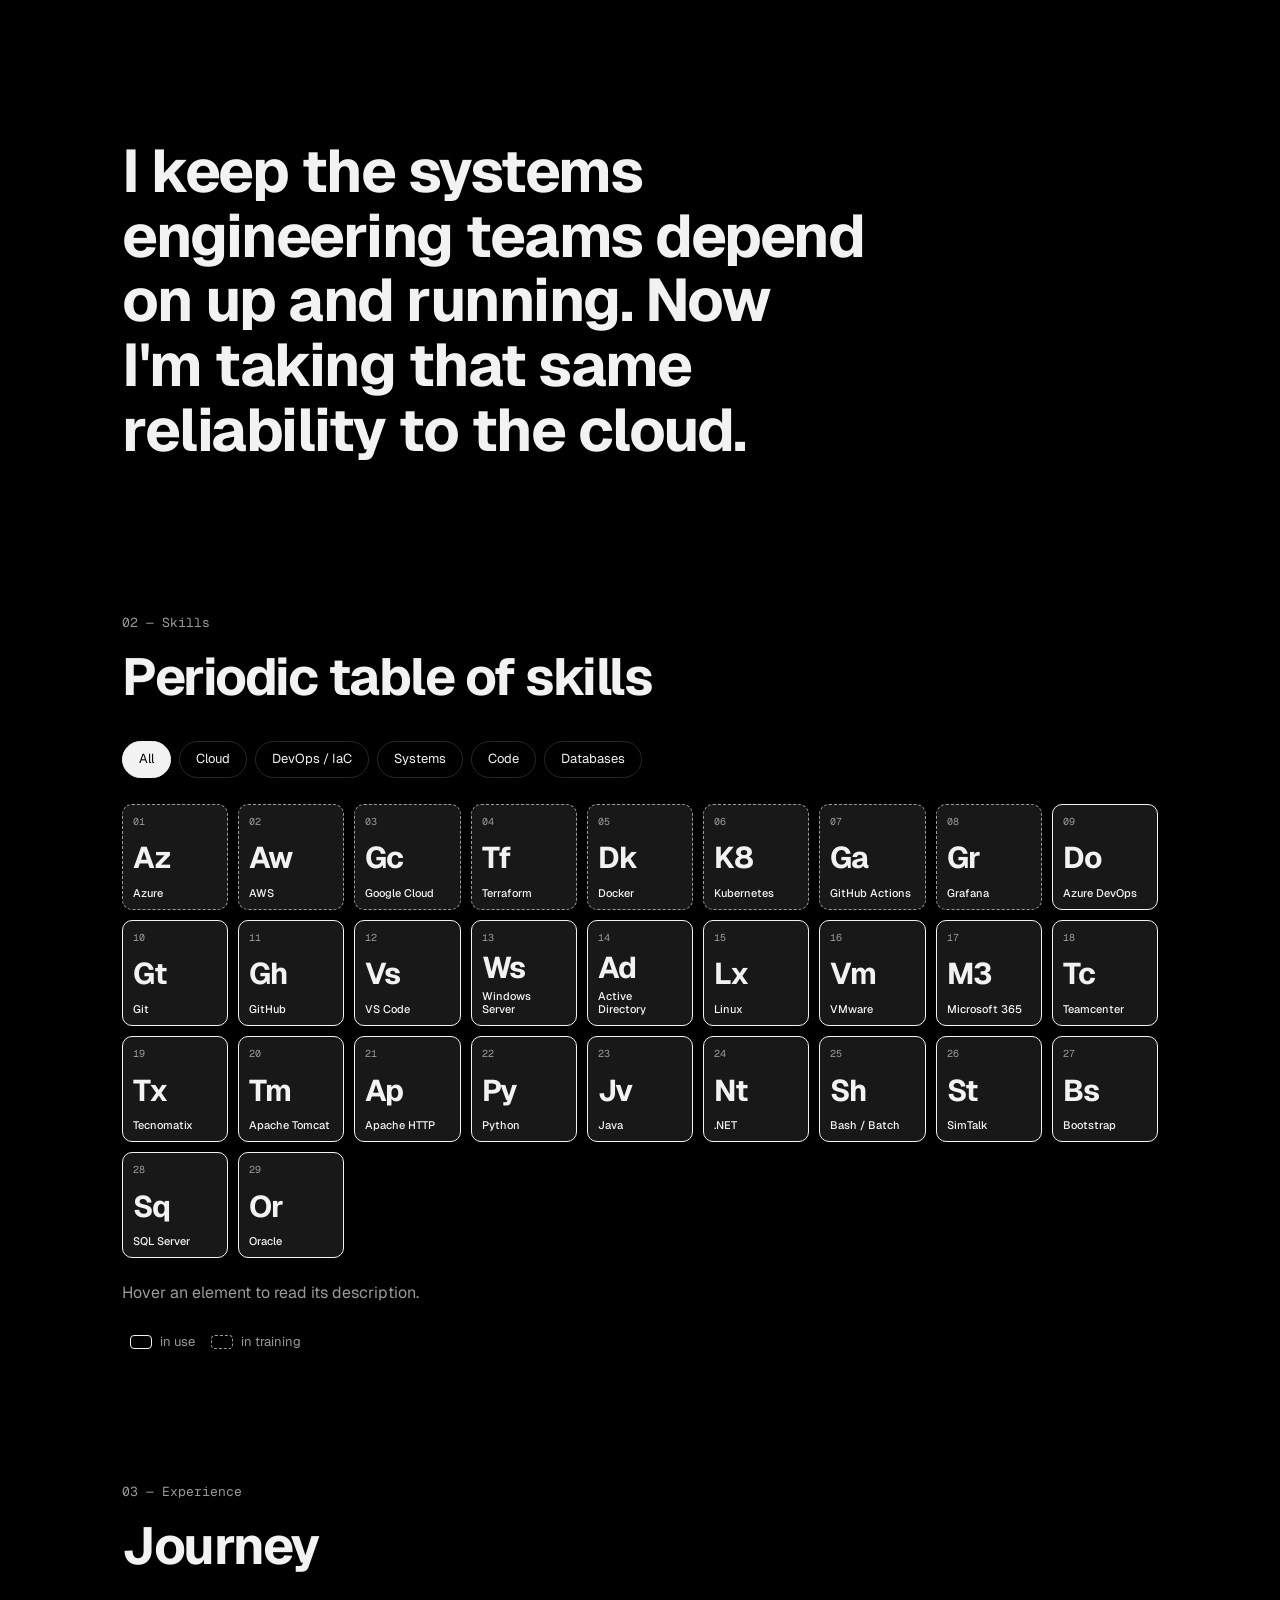
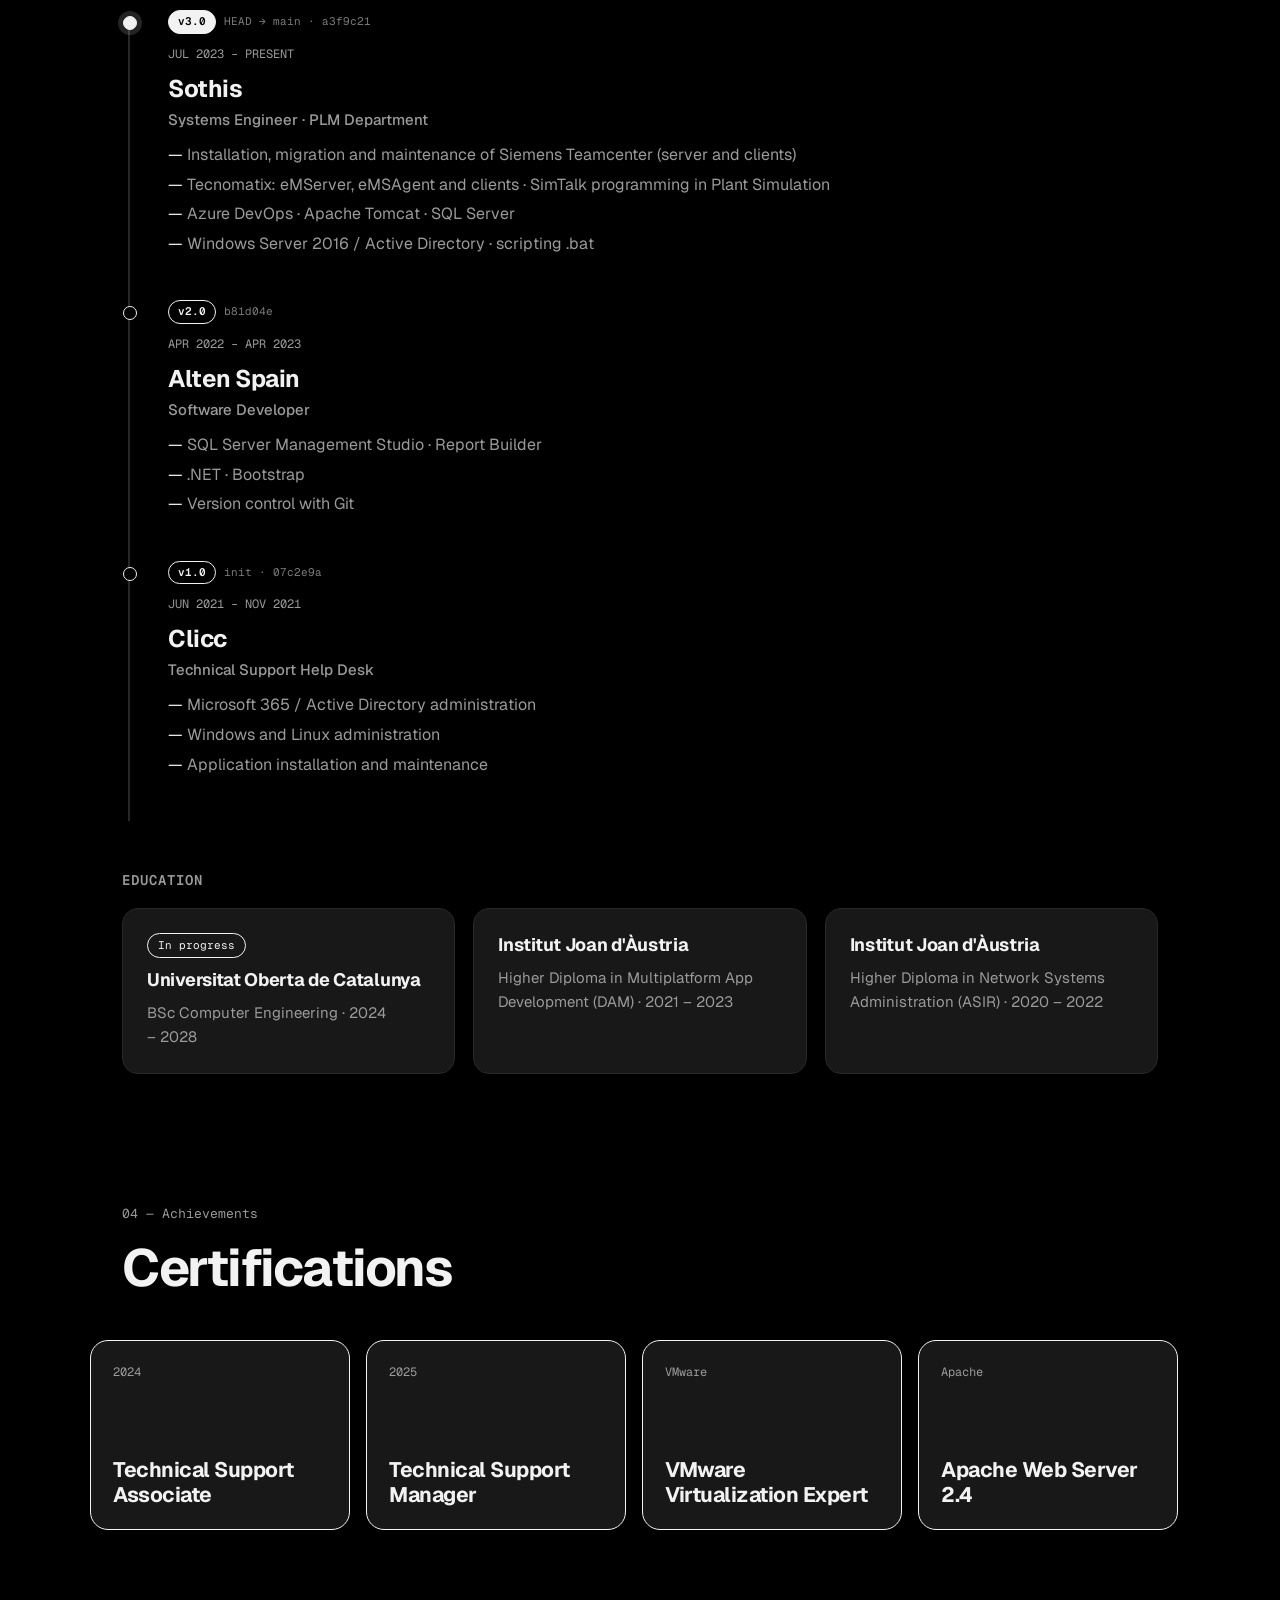
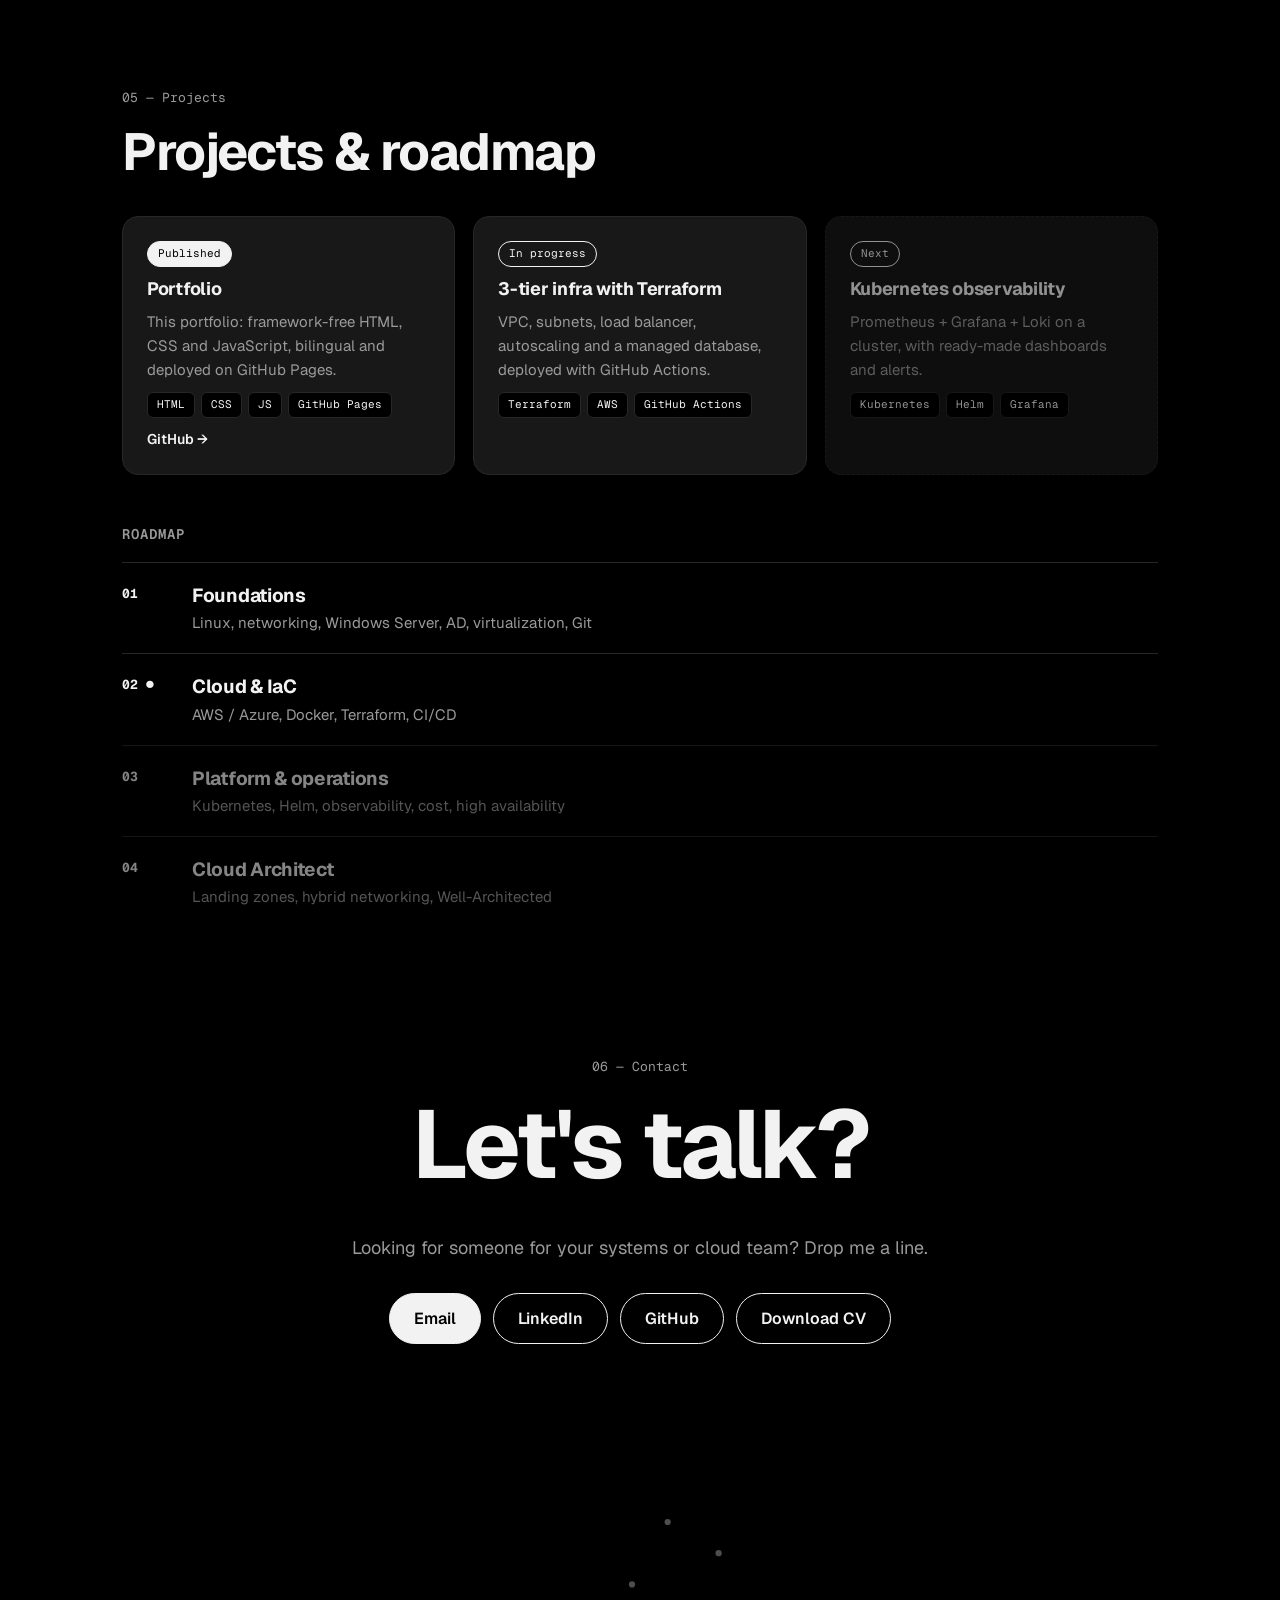
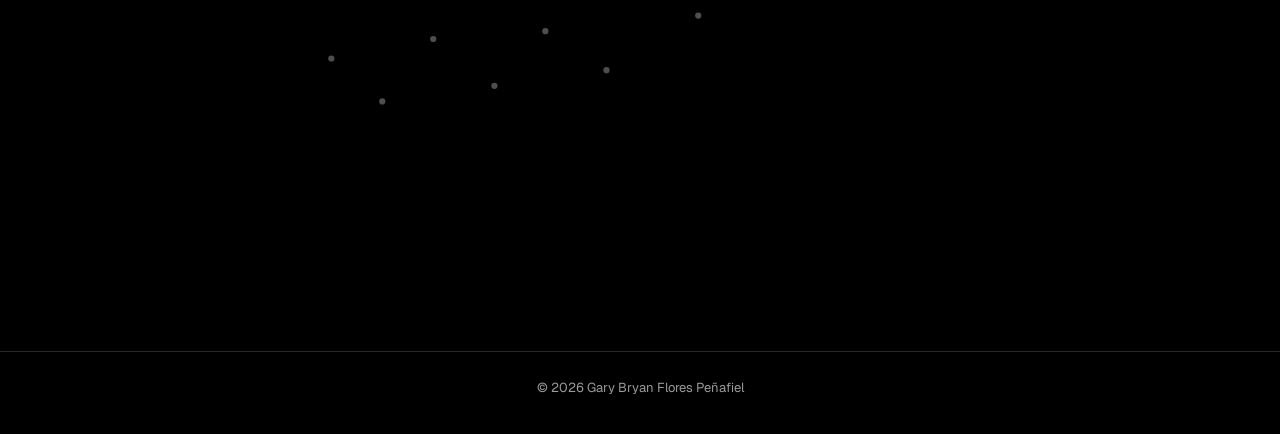
==== commit c436ffd7: "Publica en ryancloudops.github.io (sitio raíz de la cuenta) Co-Authored-By: Claude Sonnet 5.5 <norep" ====
--- a/index.html
+++ b/index.html
@@ -10,7 +10,7 @@
   <link rel="preconnect" href="https://fonts.gstatic.com" crossorigin />
   <meta property="og:title" content="Gary Flores — Systems Engineer" />
   <meta property="og:description" content="Systems Engineer en Sothis (PLM), camino a Cloud Architect." />
-  <meta property="og:image" content="https://ryancloudops.github.io/Page/assets/gary-hero.webp" />
+  <meta property="og:image" content="https://ryancloudops.github.io/assets/gary-hero.webp" />
   <meta property="og:type" content="website" />
   <link href="https://fonts.googleapis.com/css2?family=Geist:wght@400;500;600;700&family=Geist+Mono:wght@400;600&display=swap" rel="stylesheet" />
   <link rel="stylesheet" href="styles.css?v=18" />
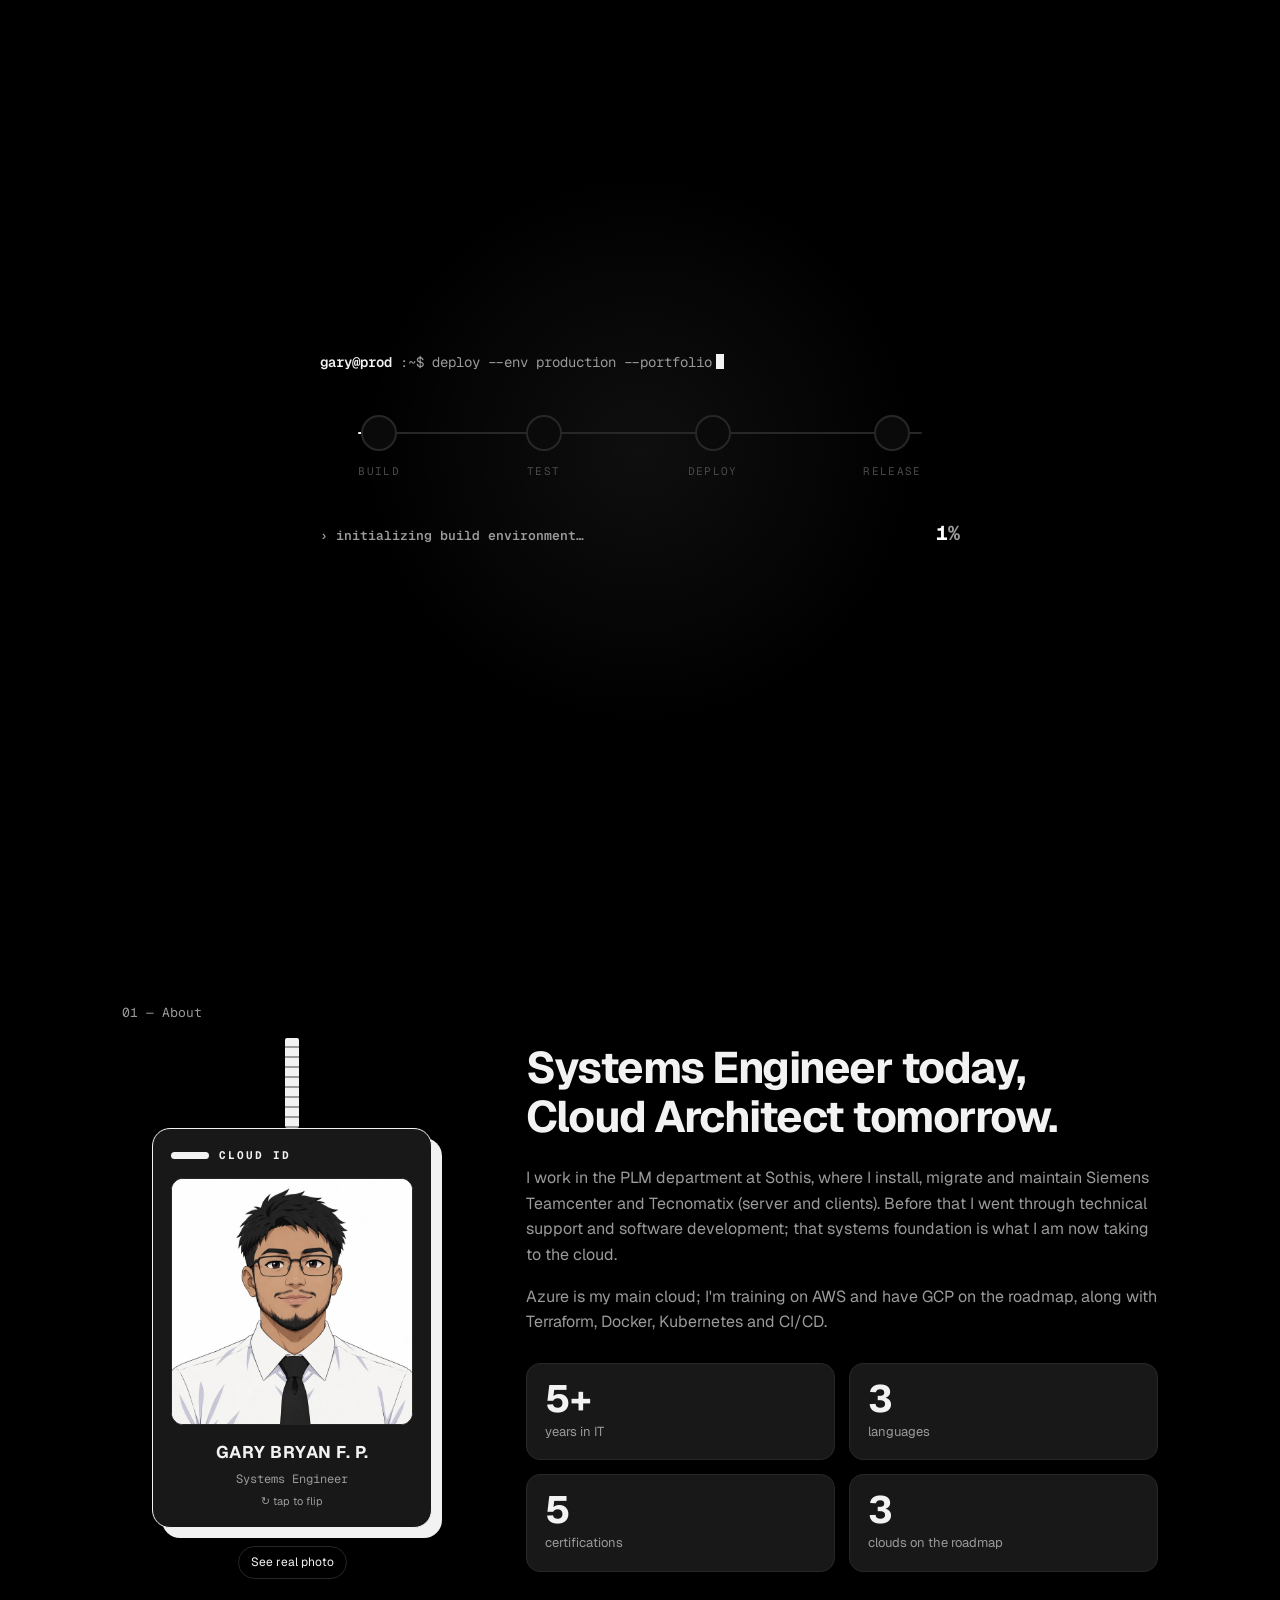
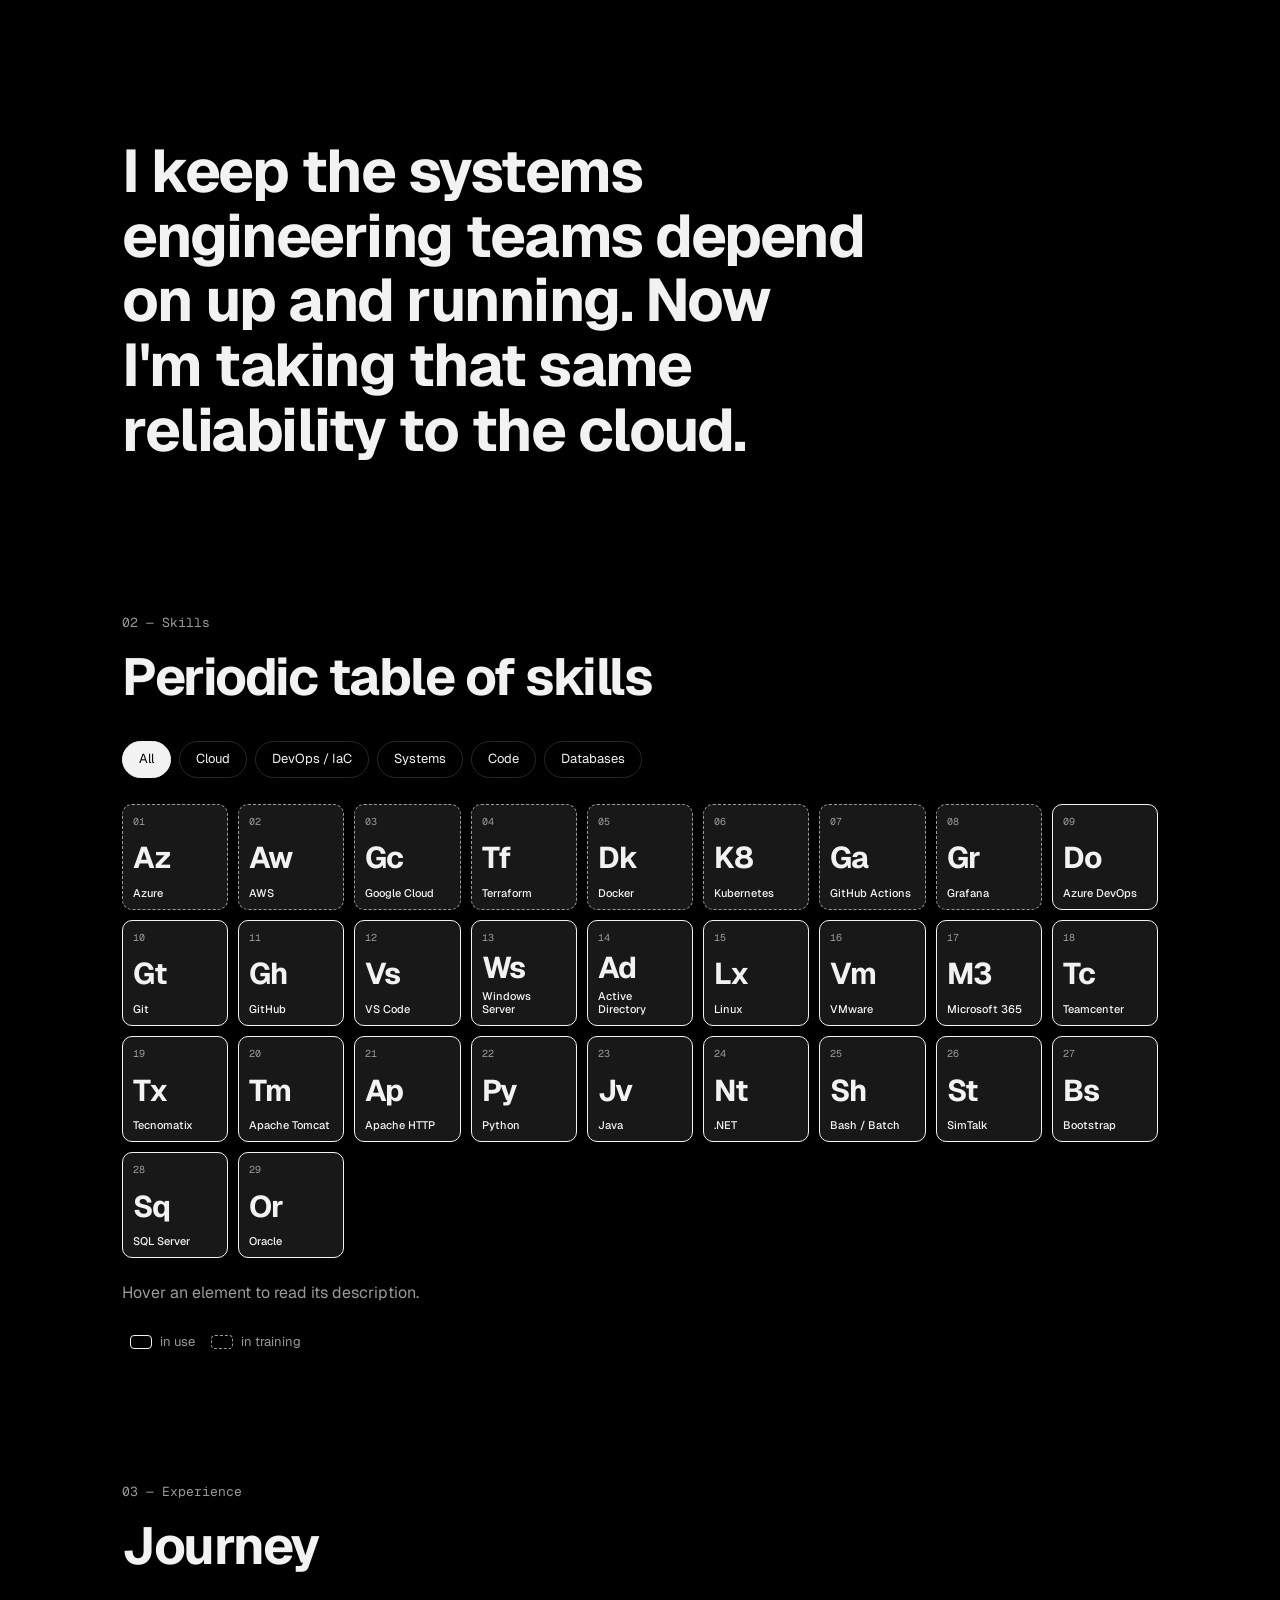
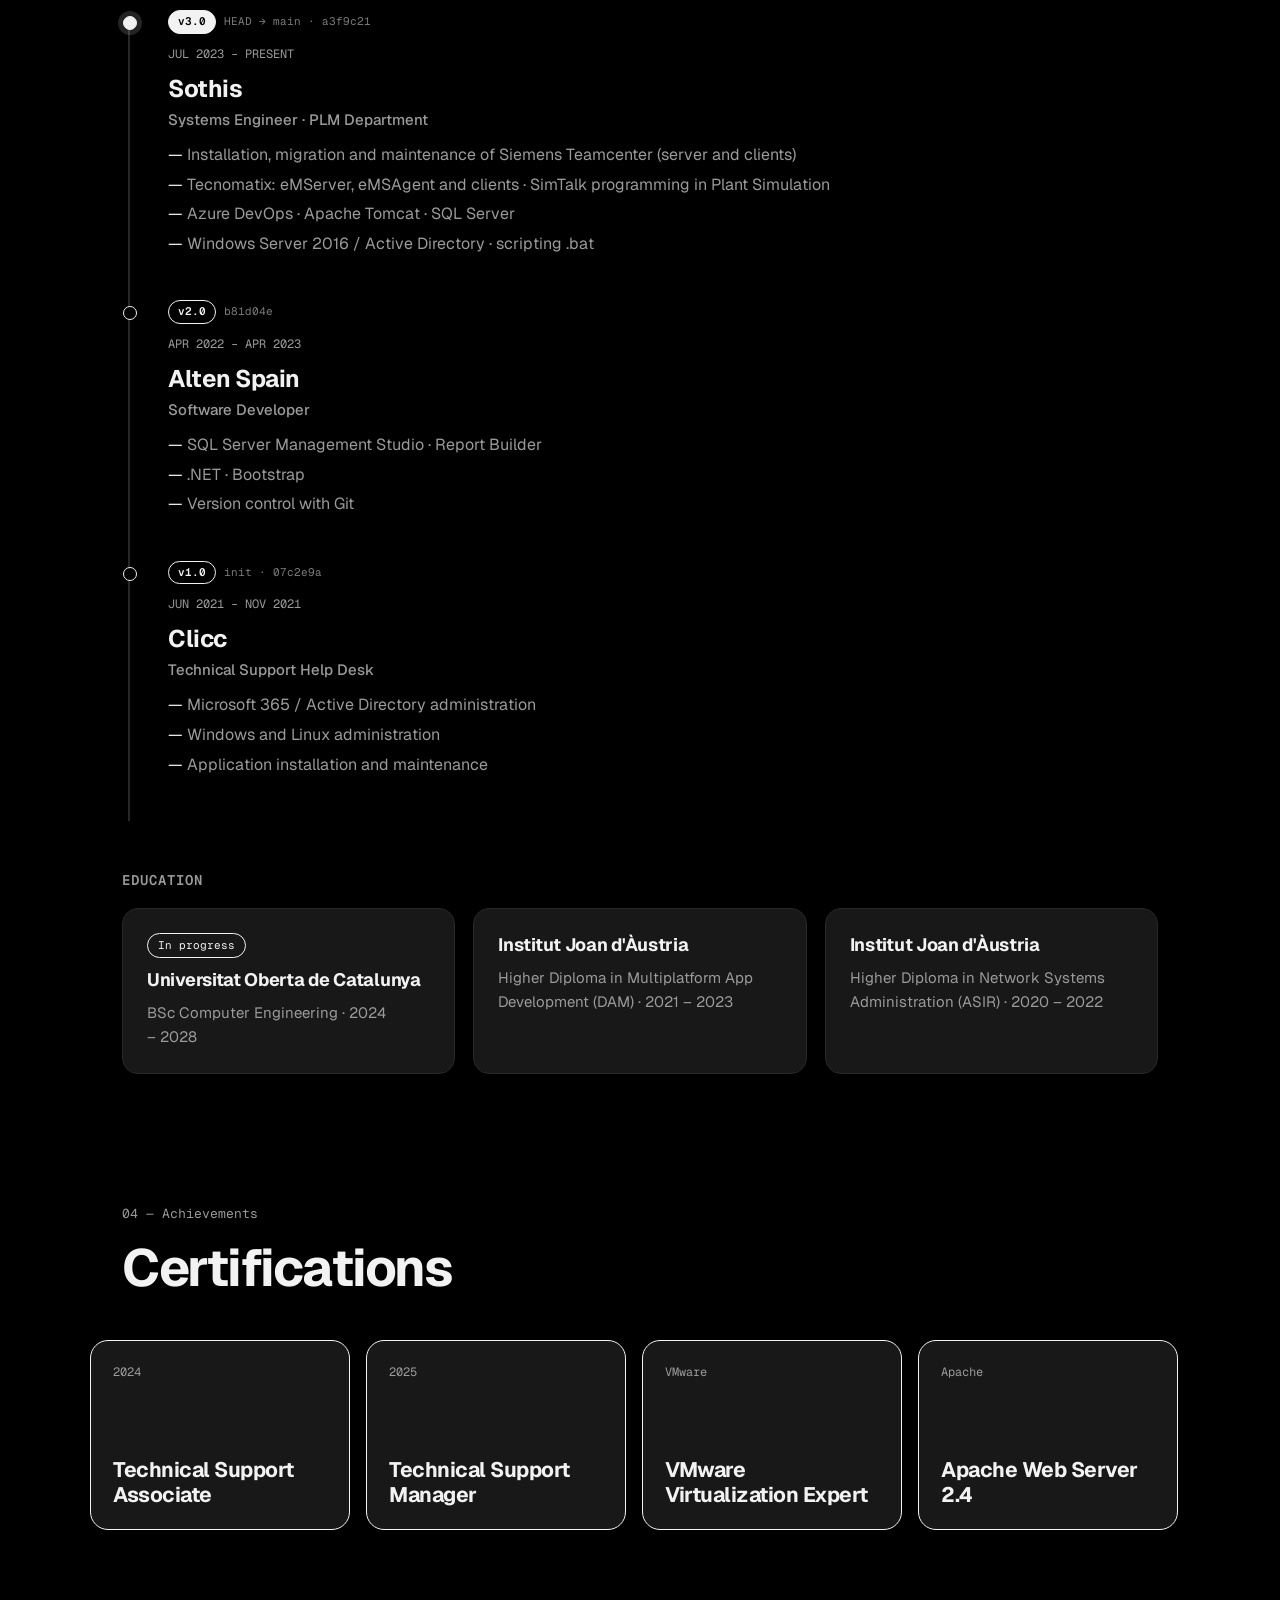
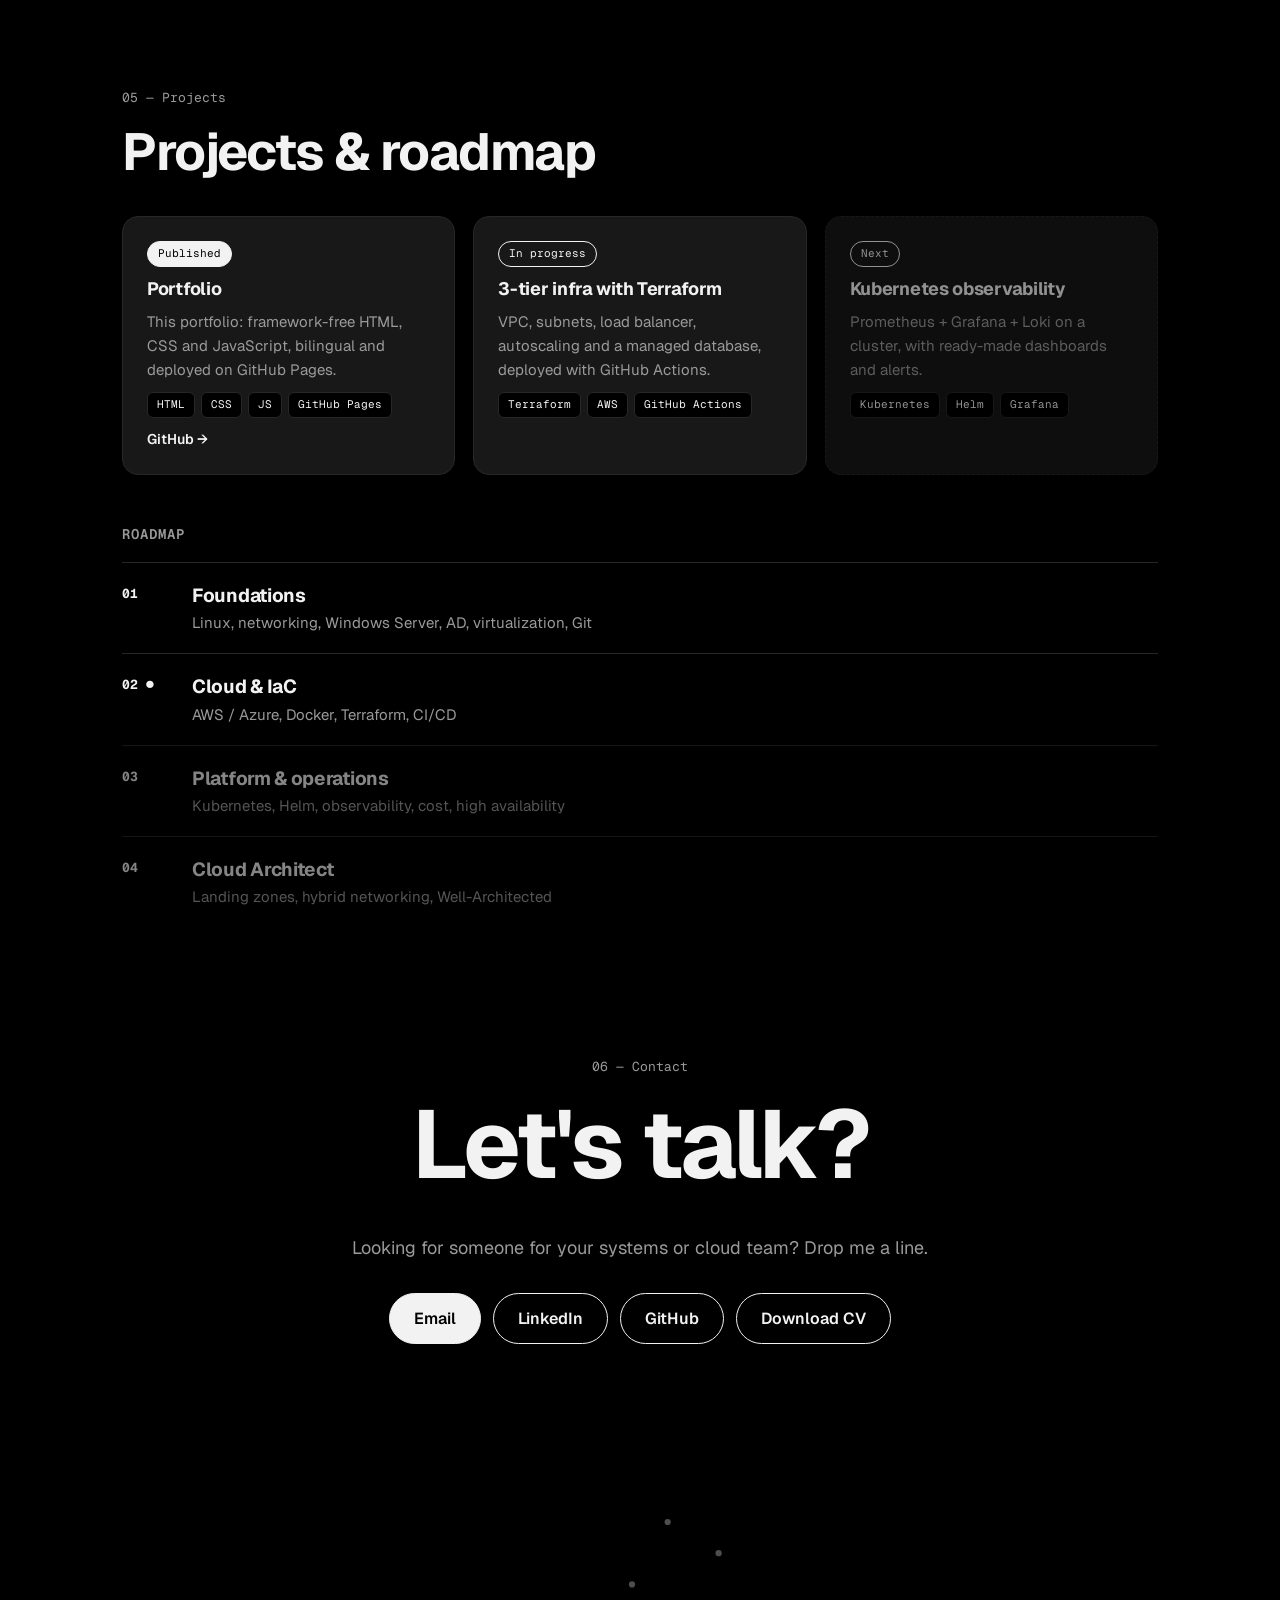
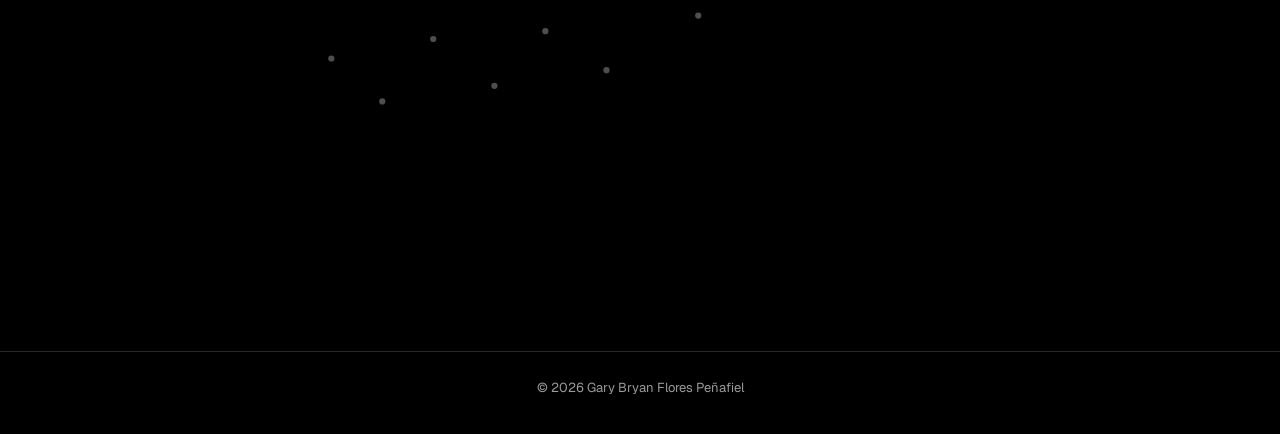
==== commit aad34da1: "Cambio de tema con transición de borde de fuego desde el botón y recursos ?v=19 Co-Authored-By: Clau" ====
--- a/index.html
+++ b/index.html
@@ -1,262 +1,262 @@
-<!DOCTYPE html>
-<html lang="es">
-<head>
-  <meta charset="UTF-8" />
-  <meta name="viewport" content="width=device-width, initial-scale=1.0" />
-  <title>Gary Flores — Systems Engineer</title>
-  <meta name="description" content="Portafolio de Gary Bryan Flores Peñafiel — Systems Engineer camino a Cloud Architect." />
-  <link rel="icon" href="data:image/svg+xml,<svg xmlns='http://www.w3.org/2000/svg' viewBox='0 0 32 32'><rect width='32' height='32' rx='7' fill='%23111'/><text x='16' y='22' font-size='16' font-family='sans-serif' font-weight='700' text-anchor='middle' fill='%23fff'>G</text></svg>" />
-  <link rel="preconnect" href="https://fonts.googleapis.com" />
-  <link rel="preconnect" href="https://fonts.gstatic.com" crossorigin />
-  <meta property="og:title" content="Gary Flores — Systems Engineer" />
-  <meta property="og:description" content="Systems Engineer en Sothis (PLM), camino a Cloud Architect." />
-  <meta property="og:image" content="https://ryancloudops.github.io/assets/gary-hero.webp" />
-  <meta property="og:type" content="website" />
-  <link href="https://fonts.googleapis.com/css2?family=Geist:wght@400;500;600;700&family=Geist+Mono:wght@400;600&display=swap" rel="stylesheet" />
-  <link rel="stylesheet" href="styles.css?v=18" />
-  <script>try{var d=document.documentElement;if(sessionStorage.getItem("intro"))d.classList.add("no-intro");d.dataset.theme=sessionStorage.getItem("pf-theme")||"dark"}catch(e){document.documentElement.dataset.theme="dark"}</script>
-</head>
-<body>
-  <div class="intro" id="intro" role="status" aria-label="Cargando">
-    <div class="intro-box">
-      <p class="intro-cmd"><span class="u">gary@prod</span><span class="d"> :~$ </span><span id="intro-typed"></span><i class="caret"></i></p>
-      <ol class="intro-steps" id="intro-steps">
-        <li><b><svg viewBox="0 0 16 16"><path d="M3 8.5l3.2 3L13 4.5"/></svg></b><span>BUILD</span></li>
-        <li><b><svg viewBox="0 0 16 16"><path d="M3 8.5l3.2 3L13 4.5"/></svg></b><span>TEST</span></li>
-        <li><b><svg viewBox="0 0 16 16"><path d="M3 8.5l3.2 3L13 4.5"/></svg></b><span>DEPLOY</span></li>
-        <li><b><svg viewBox="0 0 16 16"><path d="M3 8.5l3.2 3L13 4.5"/></svg></b><span>RELEASE</span></li>
-      </ol>
-      <div class="intro-line"><span id="intro-status">› initializing build environment…</span><strong><span id="intro-pct">0</span><em>%</em></strong></div>
-    </div>
-  </div>
-  <canvas class="stars" id="stars" aria-hidden="true"></canvas>
-  <div class="cur-ring" id="cur-ring" aria-hidden="true"></div>
-  <div class="cur-dot" id="cur-dot" aria-hidden="true"></div>
-    <a class="skip" href="#top" data-i18n="skip">Saltar al contenido</a>
-  <header class="nav" id="nav">
-    <a class="logo" href="#top"><span class="mark">GF</span><span class="who">Gary Flores</span></a>
-    <nav id="menu" aria-label="Secciones">
-      <a href="#about" data-i18n="nav.about">Sobre mí</a>
-      <a href="#skills" data-i18n="nav.skills">Skills</a>
-      <a href="#experience" data-i18n="nav.exp">Experiencia</a>
-      <a href="#achievements" data-i18n="nav.ach">Logros</a>
-      <a href="#projects" data-i18n="nav.proj">Proyectos</a>
-      <a href="#contact" data-i18n="nav.contact">Contacto</a>
-    </nav>
-    <div class="nav-actions">
-      <button id="theme-btn" class="ghost" aria-label="Tema">◐</button>
-      <button id="lang-btn" class="ghost" aria-label="Idioma">EN</button>
-      <button id="menu-btn" class="ghost menu-btn" aria-label="Menú" aria-expanded="false" aria-controls="menu"><i></i><i></i></button>
-    </div>
-  </header>
-
-  <main id="top">
-    <!-- HERO -->
-    <section class="hero" id="hero">
-      <div class="ghost-name" aria-hidden="true">GARY</div>
-
-      <!-- Hidden easter egg: two stars that look like part of the sky; join them to draw a constellation -->
-      <button class="egg-half egg-l" id="egg-l" type="button" data-i18n-label="egg.half" aria-label="Una estrella brillante: arrástrala hasta la otra"></button>
-      <button class="egg-half egg-r" id="egg-r" type="button" data-i18n-label="egg.half" aria-label="Una estrella brillante: arrástrala hasta la otra"></button>
-
-      <div class="hero-stage" id="stage">
-        <img class="anim poster" id="hero-poster" src="assets/gary-hero.webp?v=18" alt="" />
-        <canvas class="anim" id="anim" width="640" height="1080" role="img" aria-label="Gary, personaje 3D"></canvas>
-        <video class="vid-src" id="hero-vid" src="assets/gary-hero.mp4?v=18" muted playsinline loop preload="auto" aria-hidden="true"></video>
-        <div class="kbd" id="kbd" aria-hidden="true"></div>
-        <p class="bubble" id="bubble" aria-live="polite"></p>
-      </div>
-      <div class="hero-text">
-        <p class="eyebrow" data-i18n="hero.eyebrow">Barcelona · Systems Engineer</p>
-        <h1>Systems<br />Engineer<span class="dot">.</span></h1>
-        <p class="role"><span id="typed"></span><span class="caret">|</span></p>
-        <p class="lead" data-i18n="hero.lead">Systems Engineer en Sothis (PLM). Instalo, migro y opero plataformas Siemens Teamcenter y Tecnomatix sobre Windows Server, Active Directory, Tomcat y SQL Server. Más de 3 años en producción; ahora llevo esa base de infraestructura a Azure, AWS y DevOps.</p>
-      </div>
-      <div class="hero-cta">
-        <a class="btn solid" href="#projects" data-i18n="hero.work">Ver proyectos →</a>
-        <div class="row">
-          <a class="btn" href="#contact" data-i18n="hero.contact">Hablemos</a>
-          <a class="btn" href="cv-gary-flores.pdf" download data-i18n="cv.short">CV ↓</a>
-        </div>
-      </div>
-    </section>
-
-    <!-- ABOUT -->
-    <section id="about" class="block">
-      <p class="tag">01 — <span data-i18n="nav.about">Sobre mí</span></p>
-      <div class="about">
-        <div class="id-wrap">
-          <div class="lanyard" aria-hidden="true"></div>
-          <button class="id-card" id="id-card" aria-label="Girar tarjeta">
-            <span class="id-inner">
-              <span class="id-face id-front">
-                <span class="id-top"><i></i><b>CLOUD ID</b></span>
-                <span class="id-photo"><img id="id-img" src="assets/gary-id.webp?v=9" alt="Personaje de Gary" /></span>
-                <span class="id-name">GARY BRYAN F. P.</span>
-                <span class="id-sub">Systems Engineer</span>
-                <span class="id-hint" data-i18n="id.hint">↻ toca para girar</span>
-              </span>
-              <span class="id-face id-back">
-                <span class="id-top"><i></i><b>PROFILE</b></span>
-                <dl>
-                  <dt data-i18n="id.role">Rol</dt><dd>Systems Engineer · PLM</dd>
-                  <dt data-i18n="id.at">Empresa</dt><dd>Sothis</dd>
-                  <dt data-i18n="id.loc">Ubicación</dt><dd>Barcelona</dd>
-                  <dt data-i18n="id.study">Estudio</dt><dd>Ing. Informática · UOC</dd>
-                  <dt data-i18n="id.langs">Idiomas</dt><dd>ES · CA · EN</dd>
-                  <dt data-i18n="id.next">Siguiente</dt><dd>Cloud Engineer → Architect</dd>
-                </dl>
-                <q data-i18n="id.quote">Siempre aprendiendo, siempre construyendo.</q>
-              </span>
-            </span>
-          </button>
-          <button id="photo-btn" class="ghost small" data-i18n="id.photo">Ver foto real</button>
-        </div>
-        <div>
-          <h2 data-i18n="about.title">Systems Engineer hoy, Cloud Architect mañana.</h2>
-          <p data-i18n="about.p1">Trabajo en el departamento PLM de Sothis, donde instalo, migro y mantengo Siemens Teamcenter y Tecnomatix (servidor y clientes). Antes pasé por soporte técnico y desarrollo de software; esa base de sistemas es la que ahora llevo a la nube.</p>
-          <p data-i18n="about.p2">Mi nube principal es Azure; entreno AWS y tengo GCP en la ruta, junto con Terraform, Docker, Kubernetes y CI/CD.</p>
-          <ul class="stats">
-            <li><b>5+</b><span data-i18n="st.years">años en IT</span></li>
-            <li><b>3</b><span data-i18n="st.langs">idiomas</span></li>
-            <li><b>5</b><span data-i18n="st.certs">certificaciones</span></li>
-            <li><b>3</b><span data-i18n="st.clouds">nubes en la ruta</span></li>
-          </ul>
-        </div>
-      </div>
-    </section>
-
-    <!-- TAGLINE -->
-    <section class="block tagline" aria-label="Tagline">
-      <p class="tagline-text" id="tagline" data-i18n="tagline">Mantengo en pie los sistemas de los que dependen equipos de ingeniería. Ahora llevo esa misma fiabilidad a la nube.</p>
-    </section>
-
-    <!-- SKILLS -->
-    <section id="skills" class="block">
-      <p class="tag">02 — Skills</p>
-      <h2 data-i18n="sk.title">Tabla periódica de skills</h2>
-      <div class="filters" id="filters" role="tablist"></div>
-      <div class="periodic" id="periodic"></div>
-      <p class="desc" id="sk-desc" aria-live="polite" data-i18n="sk.hint">Pasa el cursor por un elemento para ver su descripción.</p>
-      <p class="legend"><span class="lg solid"></span><span data-i18n="sk.use">en uso</span> <span class="lg dashed"></span><span data-i18n="sk.train">en entrenamiento</span></p>
-    </section>
-
-    <!-- EXPERIENCE -->
-    <section id="experience" class="block">
-      <p class="tag">03 — <span data-i18n="nav.exp">Experiencia</span></p>
-      <h2 data-i18n="exp.title">Recorrido</h2>
-      <ol class="timeline">
-        <li class="current">
-          <p class="git"><b>v3.0</b><span class="ref">HEAD → main · a3f9c21</span></p>
-          <time data-i18n="w3.date">JUL 2023 – ACTUALIDAD</time>
-          <h3>Sothis <small data-i18n="w3.role">Systems Engineer · Departamento PLM</small></h3>
-          <ul>
-            <li data-i18n="w3.a">Instalación, migración y mantenimiento de Siemens Teamcenter (servidor y clientes)</li>
-            <li data-i18n="w3.b">Tecnomatix: eMServer, eMSAgent y clientes · programación SimTalk en Plant Simulation</li>
-            <li>Azure DevOps · Apache Tomcat · SQL Server</li>
-            <li>Windows Server 2016 / Active Directory · scripting .bat</li>
-          </ul>
-        </li>
-        <li>
-          <p class="git"><b>v2.0</b><span class="ref">b81d04e</span></p>
-          <time data-i18n="w2.date">ABR 2022 – ABR 2023</time>
-          <h3>Alten Spain <small data-i18n="w2.role">Desarrollador de software</small></h3>
-          <ul>
-            <li>SQL Server Management Studio · Report Builder</li>
-            <li>.NET · Bootstrap</li>
-            <li data-i18n="w2.c">Control de versiones con Git</li>
-          </ul>
-        </li>
-        <li>
-          <p class="git"><b>v1.0</b><span class="ref">init · 07c2e9a</span></p>
-          <time data-i18n="w1.date">JUN 2021 – NOV 2021</time>
-          <h3>Clicc <small>Technical Support Help Desk</small></h3>
-          <ul>
-            <li data-i18n="w1.a">Administración de Microsoft 365 / Active Directory</li>
-            <li data-i18n="w1.b">Administración de Windows y Linux</li>
-            <li data-i18n="w1.c">Instalación y mantenimiento de aplicaciones</li>
-          </ul>
-        </li>
-      </ol>
-
-      <h3 class="sub" data-i18n="edu.title">Formación</h3>
-      <div class="grid3">
-        <div class="card"><span class="pill" data-i18n="badge.progress">En curso</span><h4>Universitat Oberta de Catalunya</h4><p data-i18n="edu.uoc">Grado en Ingeniería Informática · 2024 – 2028</p></div>
-        <div class="card"><h4>Institut Joan d'Àustria</h4><p data-i18n="edu.dam">CFGS Desarrollo de Aplicaciones Multiplataforma (DAM) · 2021 – 2023</p></div>
-        <div class="card"><h4>Institut Joan d'Àustria</h4><p data-i18n="edu.asir">CFGS Administración de Sistemas Informáticos en Red (ASIR) · 2020 – 2022</p></div>
-      </div>
-    </section>
-
-    <!-- ACHIEVEMENTS -->
-    <section id="achievements" class="block wide">
-      <div class="inner">
-        <p class="tag">04 — <span data-i18n="nav.ach">Logros</span></p>
-        <h2 data-i18n="ach.title">Certificaciones</h2>
-      </div>
-      <div class="scroller" id="scroller">
-        <div class="ach"><span>2024</span><h4>Technical Support Associate</h4></div>
-        <div class="ach"><span>2025</span><h4>Technical Support Manager</h4></div>
-        <div class="ach"><span>VMware</span><h4 data-i18n="cert.vmware">Experto en Virtualización VMware</h4></div>
-        <div class="ach"><span>Apache</span><h4 data-i18n="cert.apache">Servidor Web Apache 2.4</h4></div>
-        <div class="ach"><span>Backup</span><h4 data-i18n="cert.backup">Cómo planificar copias de seguridad</h4></div>
-        <div class="ach next"><span data-i18n="cert.next">PRÓXIMO OBJETIVO</span><h4>AWS Cloud Practitioner</h4></div>
-        <div class="ach next"><span data-i18n="cert.route">EN LA RUTA</span><h4>Azure AZ-104</h4></div>
-        <div class="ach next"><span data-i18n="cert.route">EN LA RUTA</span><h4>HashiCorp Terraform Associate</h4></div>
-      </div>
-    </section>
-
-    <!-- PROJECTS -->
-    <section id="projects" class="block">
-      <p class="tag">05 — <span data-i18n="nav.proj">Proyectos</span></p>
-      <h2 data-i18n="q.title">Proyectos y roadmap</h2>
-      <div class="grid3">
-        <article class="card"><span class="pill dark" data-i18n="q.done">Publicado</span><h4>Portfolio</h4><p data-i18n="q1.desc">Este portafolio: HTML, CSS y JavaScript sin frameworks, bilingüe y desplegado en GitHub Pages.</p><div class="chips"><span>HTML</span><span>CSS</span><span>JS</span><span>GitHub Pages</span></div><a class="link" href="https://github.com/RyanCloudOps" target="_blank" rel="noopener">GitHub →</a></article>
-        <article class="card"><span class="pill" data-i18n="badge.progress">En curso</span><h4 data-i18n="q2.title">Infra 3-tier con Terraform</h4><p data-i18n="q2.desc">VPC, subredes, balanceador, autoescalado y base de datos gestionada, desplegados con GitHub Actions.</p><div class="chips"><span>Terraform</span><span>AWS</span><span>GitHub Actions</span></div></article>
-        <article class="card dim"><span class="pill" data-i18n="q.next">Próximo</span><h4 data-i18n="q3.title">Observabilidad en Kubernetes</h4><p data-i18n="q3.desc">Prometheus + Grafana + Loki en un clúster, con dashboards y alertas listos.</p><div class="chips"><span>Kubernetes</span><span>Helm</span><span>Grafana</span></div></article>
-      </div>
-
-      <h3 class="sub" data-i18n="q.roadmap">Roadmap</h3>
-      <ol class="roadmap">
-        <li class="done"><b>01</b><div><strong data-i18n="rm1.t">Fundamentos</strong><p data-i18n="rm1.d">Linux, redes, Windows Server, AD, virtualización, Git</p></div></li>
-        <li class="now"><b>02</b><div><strong data-i18n="rm2.t">Nube &amp; IaC</strong><p data-i18n="rm2.d">AWS / Azure, Docker, Terraform, CI/CD</p></div></li>
-        <li><b>03</b><div><strong data-i18n="rm3.t">Plataforma &amp; operación</strong><p data-i18n="rm3.d">Kubernetes, Helm, observabilidad, costes, alta disponibilidad</p></div></li>
-        <li><b>04</b><div><strong data-i18n="rm4.t">Cloud Architect</strong><p data-i18n="rm4.d">Landing zones, redes híbridas, Well-Architected</p></div></li>
-      </ol>
-    </section>
-
-    <!-- CONTACT -->
-    <section id="contact" class="block contact">
-      <p class="tag">06 — <span data-i18n="nav.contact">Contacto</span></p>
-      <h2 data-i18n="c.title">¿Hablamos?</h2>
-      <p class="lead" data-i18n="c.lead">¿Buscas a alguien para tu equipo de sistemas o cloud? Escríbeme.</p>
-      <div class="cta center">
-        <a class="btn solid" href="mailto:pflores.gary@gmail.com">Email</a>
-        <a class="btn" href="https://www.linkedin.com/in/gary-bryan-flores-pe%C3%B1afiel" target="_blank" rel="noopener">LinkedIn</a>
-        <a class="btn" href="https://github.com/RyanCloudOps" target="_blank" rel="noopener">GitHub</a>
-        <a class="btn" href="cv-gary-flores.pdf" download data-i18n="cv">Descargar CV</a>
-      </div>
-    </section>
-  </main>
-
-  <!-- Hidden: the Draco constellation. Brush the stars with the cursor and a dragon (and a Sun Tzu quote) appears -->
-  <div class="sky" id="sky">
-    <blockquote class="sky-quote" id="sky-quote"><q data-i18n="sky.quote">Toda guerra se basa en el engaño.</q><cite data-i18n="sky.cite">— Sun Tzu · El arte de la guerra</cite></blockquote>
-  </div>
-
-  <footer class="footer">© 2026 Gary Bryan Flores Peñafiel</footer>
-
-  <!-- Easter egg reward -->
-  <div class="egg-reveal" id="egg-reveal" role="dialog" aria-modal="true" aria-labelledby="egg-quote" hidden>
-    <button class="ghost egg-close" id="egg-close" data-i18n-label="egg.close" aria-label="Cerrar">✕</button>
-    <svg class="egg-ribbon" viewBox="0 -10 100 150" aria-label="Lazo negro de luto" role="img"><defs><linearGradient id="rb" gradientUnits="userSpaceOnUse" x1="20" y1="0" x2="80" y2="140"><stop offset="0" stop-color="#6a6a6a"/><stop offset=".45" stop-color="#262626"/><stop offset="1" stop-color="#0a0a0a"/></linearGradient><clipPath id="rbc"><polygon points="0,-10 100,-10 100,140 76,140 68,130 60,140 40,140 32,130 24,140 0,140"/></clipPath></defs><g clip-path="url(#rbc)" fill="none" stroke-linejoin="round"><path id="rbp" d="M32 136C38 104 44 84 50 64C56 44 72 28 66 12C60-2 38-2 34 12C28 28 44 44 50 64C56 84 62 104 68 136" stroke="url(#rb)" stroke-width="15"/><path d="M50 64C56 84 62 104 68 136" stroke="url(#rb)" stroke-width="15"/></g></svg>
-    <div class="egg-card">
-      <p class="egg-tribute"><strong>Alejandro Taboada Sánchez</strong></p>
-      <p class="egg-quote" id="egg-quote" data-i18n="egg.quote">Si puedes imaginarlo, puedes programarlo.</p>
-      <a class="btn solid egg-link" href="https://www.youtube.com/channel/UC7QoKU6bj1QbXQuNIjan82Q" target="_blank" rel="noopener">▶ Programación ATS</a>
-      <p class="egg-sig" aria-hidden="true">$ echo "gracias por enseñarnos a imaginar" <i class="caret"></i></p>
-    </div>
-  </div>
-  <script src="intro.js?v=18"></script>
-  <script src="script.js?v=18"></script>
-</body>
-</html>
+<!DOCTYPE html>
+<html lang="es">
+<head>
+  <meta charset="UTF-8" />
+  <meta name="viewport" content="width=device-width, initial-scale=1.0" />
+  <title>Gary Flores — Systems Engineer</title>
+  <meta name="description" content="Portafolio de Gary Bryan Flores Peñafiel — Systems Engineer camino a Cloud Architect." />
+  <link rel="icon" href="data:image/svg+xml,<svg xmlns='http://www.w3.org/2000/svg' viewBox='0 0 32 32'><rect width='32' height='32' rx='7' fill='%23111'/><text x='16' y='22' font-size='16' font-family='sans-serif' font-weight='700' text-anchor='middle' fill='%23fff'>G</text></svg>" />
+  <link rel="preconnect" href="https://fonts.googleapis.com" />
+  <link rel="preconnect" href="https://fonts.gstatic.com" crossorigin />
+  <meta property="og:title" content="Gary Flores — Systems Engineer" />
+  <meta property="og:description" content="Systems Engineer en Sothis (PLM), camino a Cloud Architect." />
+  <meta property="og:image" content="https://ryancloudops.github.io/assets/gary-hero.webp" />
+  <meta property="og:type" content="website" />
+  <link href="https://fonts.googleapis.com/css2?family=Geist:wght@400;500;600;700&family=Geist+Mono:wght@400;600&display=swap" rel="stylesheet" />
+  <link rel="stylesheet" href="styles.css?v=19" />
+  <script>try{var d=document.documentElement;if(sessionStorage.getItem("intro"))d.classList.add("no-intro");d.dataset.theme=sessionStorage.getItem("pf-theme")||"dark"}catch(e){document.documentElement.dataset.theme="dark"}</script>
+</head>
+<body>
+  <div class="intro" id="intro" role="status" aria-label="Cargando">
+    <div class="intro-box">
+      <p class="intro-cmd"><span class="u">gary@prod</span><span class="d"> :~$ </span><span id="intro-typed"></span><i class="caret"></i></p>
+      <ol class="intro-steps" id="intro-steps">
+        <li><b><svg viewBox="0 0 16 16"><path d="M3 8.5l3.2 3L13 4.5"/></svg></b><span>BUILD</span></li>
+        <li><b><svg viewBox="0 0 16 16"><path d="M3 8.5l3.2 3L13 4.5"/></svg></b><span>TEST</span></li>
+        <li><b><svg viewBox="0 0 16 16"><path d="M3 8.5l3.2 3L13 4.5"/></svg></b><span>DEPLOY</span></li>
+        <li><b><svg viewBox="0 0 16 16"><path d="M3 8.5l3.2 3L13 4.5"/></svg></b><span>RELEASE</span></li>
+      </ol>
+      <div class="intro-line"><span id="intro-status">› initializing build environment…</span><strong><span id="intro-pct">0</span><em>%</em></strong></div>
+    </div>
+  </div>
+  <canvas class="stars" id="stars" aria-hidden="true"></canvas>
+  <div class="cur-ring" id="cur-ring" aria-hidden="true"></div>
+  <div class="cur-dot" id="cur-dot" aria-hidden="true"></div>
+    <a class="skip" href="#top" data-i18n="skip">Saltar al contenido</a>
+  <header class="nav" id="nav">
+    <a class="logo" href="#top"><span class="mark">GF</span><span class="who">Gary Flores</span></a>
+    <nav id="menu" aria-label="Secciones">
+      <a href="#about" data-i18n="nav.about">Sobre mí</a>
+      <a href="#skills" data-i18n="nav.skills">Skills</a>
+      <a href="#experience" data-i18n="nav.exp">Experiencia</a>
+      <a href="#achievements" data-i18n="nav.ach">Logros</a>
+      <a href="#projects" data-i18n="nav.proj">Proyectos</a>
+      <a href="#contact" data-i18n="nav.contact">Contacto</a>
+    </nav>
+    <div class="nav-actions">
+      <button id="theme-btn" class="ghost" aria-label="Tema">◐</button>
+      <button id="lang-btn" class="ghost" aria-label="Idioma">EN</button>
+      <button id="menu-btn" class="ghost menu-btn" aria-label="Menú" aria-expanded="false" aria-controls="menu"><i></i><i></i></button>
+    </div>
+  </header>
+
+  <main id="top">
+    <!-- HERO -->
+    <section class="hero" id="hero">
+      <div class="ghost-name" aria-hidden="true">GARY</div>
+
+      <!-- Hidden easter egg: two stars that look like part of the sky; join them to draw a constellation -->
+      <button class="egg-half egg-l" id="egg-l" type="button" data-i18n-label="egg.half" aria-label="Una estrella brillante: arrástrala hasta la otra"></button>
+      <button class="egg-half egg-r" id="egg-r" type="button" data-i18n-label="egg.half" aria-label="Una estrella brillante: arrástrala hasta la otra"></button>
+
+      <div class="hero-stage" id="stage">
+        <img class="anim poster" id="hero-poster" src="assets/gary-hero.webp?v=19" alt="" />
+        <canvas class="anim" id="anim" width="640" height="1080" role="img" aria-label="Gary, personaje 3D"></canvas>
+        <video class="vid-src" id="hero-vid" src="assets/gary-hero.mp4?v=19" muted playsinline loop preload="auto" aria-hidden="true"></video>
+        <div class="kbd" id="kbd" aria-hidden="true"></div>
+        <p class="bubble" id="bubble" aria-live="polite"></p>
+      </div>
+      <div class="hero-text">
+        <p class="eyebrow" data-i18n="hero.eyebrow">Barcelona · Systems Engineer</p>
+        <h1>Systems<br />Engineer<span class="dot">.</span></h1>
+        <p class="role"><span id="typed"></span><span class="caret">|</span></p>
+        <p class="lead" data-i18n="hero.lead">Systems Engineer en Sothis (PLM). Instalo, migro y opero plataformas Siemens Teamcenter y Tecnomatix sobre Windows Server, Active Directory, Tomcat y SQL Server. Más de 3 años en producción; ahora llevo esa base de infraestructura a Azure, AWS y DevOps.</p>
+      </div>
+      <div class="hero-cta">
+        <a class="btn solid" href="#projects" data-i18n="hero.work">Ver proyectos →</a>
+        <div class="row">
+          <a class="btn" href="#contact" data-i18n="hero.contact">Hablemos</a>
+          <a class="btn" href="cv-gary-flores.pdf" download data-i18n="cv.short">CV ↓</a>
+        </div>
+      </div>
+    </section>
+
+    <!-- ABOUT -->
+    <section id="about" class="block">
+      <p class="tag">01 — <span data-i18n="nav.about">Sobre mí</span></p>
+      <div class="about">
+        <div class="id-wrap">
+          <div class="lanyard" aria-hidden="true"></div>
+          <button class="id-card" id="id-card" aria-label="Girar tarjeta">
+            <span class="id-inner">
+              <span class="id-face id-front">
+                <span class="id-top"><i></i><b>CLOUD ID</b></span>
+                <span class="id-photo"><img id="id-img" src="assets/gary-id.webp?v=9" alt="Personaje de Gary" /></span>
+                <span class="id-name">GARY BRYAN F. P.</span>
+                <span class="id-sub">Systems Engineer</span>
+                <span class="id-hint" data-i18n="id.hint">↻ toca para girar</span>
+              </span>
+              <span class="id-face id-back">
+                <span class="id-top"><i></i><b>PROFILE</b></span>
+                <dl>
+                  <dt data-i18n="id.role">Rol</dt><dd>Systems Engineer · PLM</dd>
+                  <dt data-i18n="id.at">Empresa</dt><dd>Sothis</dd>
+                  <dt data-i18n="id.loc">Ubicación</dt><dd>Barcelona</dd>
+                  <dt data-i18n="id.study">Estudio</dt><dd>Ing. Informática · UOC</dd>
+                  <dt data-i18n="id.langs">Idiomas</dt><dd>ES · CA · EN</dd>
+                  <dt data-i18n="id.next">Siguiente</dt><dd>Cloud Engineer → Architect</dd>
+                </dl>
+                <q data-i18n="id.quote">Siempre aprendiendo, siempre construyendo.</q>
+              </span>
+            </span>
+          </button>
+          <button id="photo-btn" class="ghost small" data-i18n="id.photo">Ver foto real</button>
+        </div>
+        <div>
+          <h2 data-i18n="about.title">Systems Engineer hoy, Cloud Architect mañana.</h2>
+          <p data-i18n="about.p1">Trabajo en el departamento PLM de Sothis, donde instalo, migro y mantengo Siemens Teamcenter y Tecnomatix (servidor y clientes). Antes pasé por soporte técnico y desarrollo de software; esa base de sistemas es la que ahora llevo a la nube.</p>
+          <p data-i18n="about.p2">Mi nube principal es Azure; entreno AWS y tengo GCP en la ruta, junto con Terraform, Docker, Kubernetes y CI/CD.</p>
+          <ul class="stats">
+            <li><b>5+</b><span data-i18n="st.years">años en IT</span></li>
+            <li><b>3</b><span data-i18n="st.langs">idiomas</span></li>
+            <li><b>5</b><span data-i18n="st.certs">certificaciones</span></li>
+            <li><b>3</b><span data-i18n="st.clouds">nubes en la ruta</span></li>
+          </ul>
+        </div>
+      </div>
+    </section>
+
+    <!-- TAGLINE -->
+    <section class="block tagline" aria-label="Tagline">
+      <p class="tagline-text" id="tagline" data-i18n="tagline">Mantengo en pie los sistemas de los que dependen equipos de ingeniería. Ahora llevo esa misma fiabilidad a la nube.</p>
+    </section>
+
+    <!-- SKILLS -->
+    <section id="skills" class="block">
+      <p class="tag">02 — Skills</p>
+      <h2 data-i18n="sk.title">Tabla periódica de skills</h2>
+      <div class="filters" id="filters" role="tablist"></div>
+      <div class="periodic" id="periodic"></div>
+      <p class="desc" id="sk-desc" aria-live="polite" data-i18n="sk.hint">Pasa el cursor por un elemento para ver su descripción.</p>
+      <p class="legend"><span class="lg solid"></span><span data-i18n="sk.use">en uso</span> <span class="lg dashed"></span><span data-i18n="sk.train">en entrenamiento</span></p>
+    </section>
+
+    <!-- EXPERIENCE -->
+    <section id="experience" class="block">
+      <p class="tag">03 — <span data-i18n="nav.exp">Experiencia</span></p>
+      <h2 data-i18n="exp.title">Recorrido</h2>
+      <ol class="timeline">
+        <li class="current">
+          <p class="git"><b>v3.0</b><span class="ref">HEAD → main · a3f9c21</span></p>
+          <time data-i18n="w3.date">JUL 2023 – ACTUALIDAD</time>
+          <h3>Sothis <small data-i18n="w3.role">Systems Engineer · Departamento PLM</small></h3>
+          <ul>
+            <li data-i18n="w3.a">Instalación, migración y mantenimiento de Siemens Teamcenter (servidor y clientes)</li>
+            <li data-i18n="w3.b">Tecnomatix: eMServer, eMSAgent y clientes · programación SimTalk en Plant Simulation</li>
+            <li>Azure DevOps · Apache Tomcat · SQL Server</li>
+            <li>Windows Server 2016 / Active Directory · scripting .bat</li>
+          </ul>
+        </li>
+        <li>
+          <p class="git"><b>v2.0</b><span class="ref">b81d04e</span></p>
+          <time data-i18n="w2.date">ABR 2022 – ABR 2023</time>
+          <h3>Alten Spain <small data-i18n="w2.role">Desarrollador de software</small></h3>
+          <ul>
+            <li>SQL Server Management Studio · Report Builder</li>
+            <li>.NET · Bootstrap</li>
+            <li data-i18n="w2.c">Control de versiones con Git</li>
+          </ul>
+        </li>
+        <li>
+          <p class="git"><b>v1.0</b><span class="ref">init · 07c2e9a</span></p>
+          <time data-i18n="w1.date">JUN 2021 – NOV 2021</time>
+          <h3>Clicc <small>Technical Support Help Desk</small></h3>
+          <ul>
+            <li data-i18n="w1.a">Administración de Microsoft 365 / Active Directory</li>
+            <li data-i18n="w1.b">Administración de Windows y Linux</li>
+            <li data-i18n="w1.c">Instalación y mantenimiento de aplicaciones</li>
+          </ul>
+        </li>
+      </ol>
+
+      <h3 class="sub" data-i18n="edu.title">Formación</h3>
+      <div class="grid3">
+        <div class="card"><span class="pill" data-i18n="badge.progress">En curso</span><h4>Universitat Oberta de Catalunya</h4><p data-i18n="edu.uoc">Grado en Ingeniería Informática · 2024 – 2028</p></div>
+        <div class="card"><h4>Institut Joan d'Àustria</h4><p data-i18n="edu.dam">CFGS Desarrollo de Aplicaciones Multiplataforma (DAM) · 2021 – 2023</p></div>
+        <div class="card"><h4>Institut Joan d'Àustria</h4><p data-i18n="edu.asir">CFGS Administración de Sistemas Informáticos en Red (ASIR) · 2020 – 2022</p></div>
+      </div>
+    </section>
+
+    <!-- ACHIEVEMENTS -->
+    <section id="achievements" class="block wide">
+      <div class="inner">
+        <p class="tag">04 — <span data-i18n="nav.ach">Logros</span></p>
+        <h2 data-i18n="ach.title">Certificaciones</h2>
+      </div>
+      <div class="scroller" id="scroller">
+        <div class="ach"><span>2024</span><h4>Technical Support Associate</h4></div>
+        <div class="ach"><span>2025</span><h4>Technical Support Manager</h4></div>
+        <div class="ach"><span>VMware</span><h4 data-i18n="cert.vmware">Experto en Virtualización VMware</h4></div>
+        <div class="ach"><span>Apache</span><h4 data-i18n="cert.apache">Servidor Web Apache 2.4</h4></div>
+        <div class="ach"><span>Backup</span><h4 data-i18n="cert.backup">Cómo planificar copias de seguridad</h4></div>
+        <div class="ach next"><span data-i18n="cert.next">PRÓXIMO OBJETIVO</span><h4>AWS Cloud Practitioner</h4></div>
+        <div class="ach next"><span data-i18n="cert.route">EN LA RUTA</span><h4>Azure AZ-104</h4></div>
+        <div class="ach next"><span data-i18n="cert.route">EN LA RUTA</span><h4>HashiCorp Terraform Associate</h4></div>
+      </div>
+    </section>
+
+    <!-- PROJECTS -->
+    <section id="projects" class="block">
+      <p class="tag">05 — <span data-i18n="nav.proj">Proyectos</span></p>
+      <h2 data-i18n="q.title">Proyectos y roadmap</h2>
+      <div class="grid3">
+        <article class="card"><span class="pill dark" data-i18n="q.done">Publicado</span><h4>Portfolio</h4><p data-i18n="q1.desc">Este portafolio: HTML, CSS y JavaScript sin frameworks, bilingüe y desplegado en GitHub Pages.</p><div class="chips"><span>HTML</span><span>CSS</span><span>JS</span><span>GitHub Pages</span></div><a class="link" href="https://github.com/RyanCloudOps" target="_blank" rel="noopener">GitHub →</a></article>
+        <article class="card"><span class="pill" data-i18n="badge.progress">En curso</span><h4 data-i18n="q2.title">Infra 3-tier con Terraform</h4><p data-i18n="q2.desc">VPC, subredes, balanceador, autoescalado y base de datos gestionada, desplegados con GitHub Actions.</p><div class="chips"><span>Terraform</span><span>AWS</span><span>GitHub Actions</span></div></article>
+        <article class="card dim"><span class="pill" data-i18n="q.next">Próximo</span><h4 data-i18n="q3.title">Observabilidad en Kubernetes</h4><p data-i18n="q3.desc">Prometheus + Grafana + Loki en un clúster, con dashboards y alertas listos.</p><div class="chips"><span>Kubernetes</span><span>Helm</span><span>Grafana</span></div></article>
+      </div>
+
+      <h3 class="sub" data-i18n="q.roadmap">Roadmap</h3>
+      <ol class="roadmap">
+        <li class="done"><b>01</b><div><strong data-i18n="rm1.t">Fundamentos</strong><p data-i18n="rm1.d">Linux, redes, Windows Server, AD, virtualización, Git</p></div></li>
+        <li class="now"><b>02</b><div><strong data-i18n="rm2.t">Nube &amp; IaC</strong><p data-i18n="rm2.d">AWS / Azure, Docker, Terraform, CI/CD</p></div></li>
+        <li><b>03</b><div><strong data-i18n="rm3.t">Plataforma &amp; operación</strong><p data-i18n="rm3.d">Kubernetes, Helm, observabilidad, costes, alta disponibilidad</p></div></li>
+        <li><b>04</b><div><strong data-i18n="rm4.t">Cloud Architect</strong><p data-i18n="rm4.d">Landing zones, redes híbridas, Well-Architected</p></div></li>
+      </ol>
+    </section>
+
+    <!-- CONTACT -->
+    <section id="contact" class="block contact">
+      <p class="tag">06 — <span data-i18n="nav.contact">Contacto</span></p>
+      <h2 data-i18n="c.title">¿Hablamos?</h2>
+      <p class="lead" data-i18n="c.lead">¿Buscas a alguien para tu equipo de sistemas o cloud? Escríbeme.</p>
+      <div class="cta center">
+        <a class="btn solid" href="mailto:pflores.gary@gmail.com">Email</a>
+        <a class="btn" href="https://www.linkedin.com/in/gary-bryan-flores-pe%C3%B1afiel" target="_blank" rel="noopener">LinkedIn</a>
+        <a class="btn" href="https://github.com/RyanCloudOps" target="_blank" rel="noopener">GitHub</a>
+        <a class="btn" href="cv-gary-flores.pdf" download data-i18n="cv">Descargar CV</a>
+      </div>
+    </section>
+  </main>
+
+  <!-- Hidden: the Draco constellation. Brush the stars with the cursor and a dragon (and a Sun Tzu quote) appears -->
+  <div class="sky" id="sky">
+    <blockquote class="sky-quote" id="sky-quote"><q data-i18n="sky.quote">Toda guerra se basa en el engaño.</q><cite data-i18n="sky.cite">— Sun Tzu · El arte de la guerra</cite></blockquote>
+  </div>
+
+  <footer class="footer">© 2026 Gary Bryan Flores Peñafiel</footer>
+
+  <!-- Easter egg reward -->
+  <div class="egg-reveal" id="egg-reveal" role="dialog" aria-modal="true" aria-labelledby="egg-quote" hidden>
+    <button class="ghost egg-close" id="egg-close" data-i18n-label="egg.close" aria-label="Cerrar">✕</button>
+    <svg class="egg-ribbon" viewBox="0 -10 100 150" aria-label="Lazo negro de luto" role="img"><defs><linearGradient id="rb" gradientUnits="userSpaceOnUse" x1="20" y1="0" x2="80" y2="140"><stop offset="0" stop-color="#6a6a6a"/><stop offset=".45" stop-color="#262626"/><stop offset="1" stop-color="#0a0a0a"/></linearGradient><clipPath id="rbc"><polygon points="0,-10 100,-10 100,140 76,140 68,130 60,140 40,140 32,130 24,140 0,140"/></clipPath></defs><g clip-path="url(#rbc)" fill="none" stroke-linejoin="round"><path id="rbp" d="M32 136C38 104 44 84 50 64C56 44 72 28 66 12C60-2 38-2 34 12C28 28 44 44 50 64C56 84 62 104 68 136" stroke="url(#rb)" stroke-width="15"/><path d="M50 64C56 84 62 104 68 136" stroke="url(#rb)" stroke-width="15"/></g></svg>
+    <div class="egg-card">
+      <p class="egg-tribute"><strong>Alejandro Taboada Sánchez</strong></p>
+      <p class="egg-quote" id="egg-quote" data-i18n="egg.quote">Si puedes imaginarlo, puedes programarlo.</p>
+      <a class="btn solid egg-link" href="https://www.youtube.com/channel/UC7QoKU6bj1QbXQuNIjan82Q" target="_blank" rel="noopener">▶ Programación ATS</a>
+      <p class="egg-sig" aria-hidden="true">$ echo "gracias por enseñarnos a imaginar" <i class="caret"></i></p>
+    </div>
+  </div>
+  <script src="intro.js?v=19"></script>
+  <script src="script.js?v=19"></script>
+</body>
+</html>
--- a/styles.css
+++ b/styles.css
@@ -385,3 +385,8 @@
 .sky-quote cite { display: block; margin-top: 6px; font: 12px var(--mono); color: var(--muted); font-style: normal; letter-spacing: .08em; text-transform: uppercase; }
 .sky:not(.done) .sky-quote { visibility: hidden; transition: none; }
 @media (prefers-reduced-motion: reduce) { .sky .dragon .body { stroke-dashoffset: 0; animation: none !important; } .sky .dragon > *, .sky .dragon g > * { animation: none !important; opacity: 1; } .sky .dragon { animation: none !important; } .sky-quote { transition: none; } }
+
+/* ===== Cambio de tema con borde de fuego (View Transitions + máscara SVG) ===== */
+.fx-defs { position: fixed; width: 0; height: 0; overflow: hidden; pointer-events: none; }
+.fx-theme::view-transition-old(root), .fx-theme::view-transition-new(root) { animation: none; mix-blend-mode: normal; }
+.fx-theme::view-transition-new(root) { z-index: 2; -webkit-mask: url(#fx-mask); mask: url(#fx-mask); }
